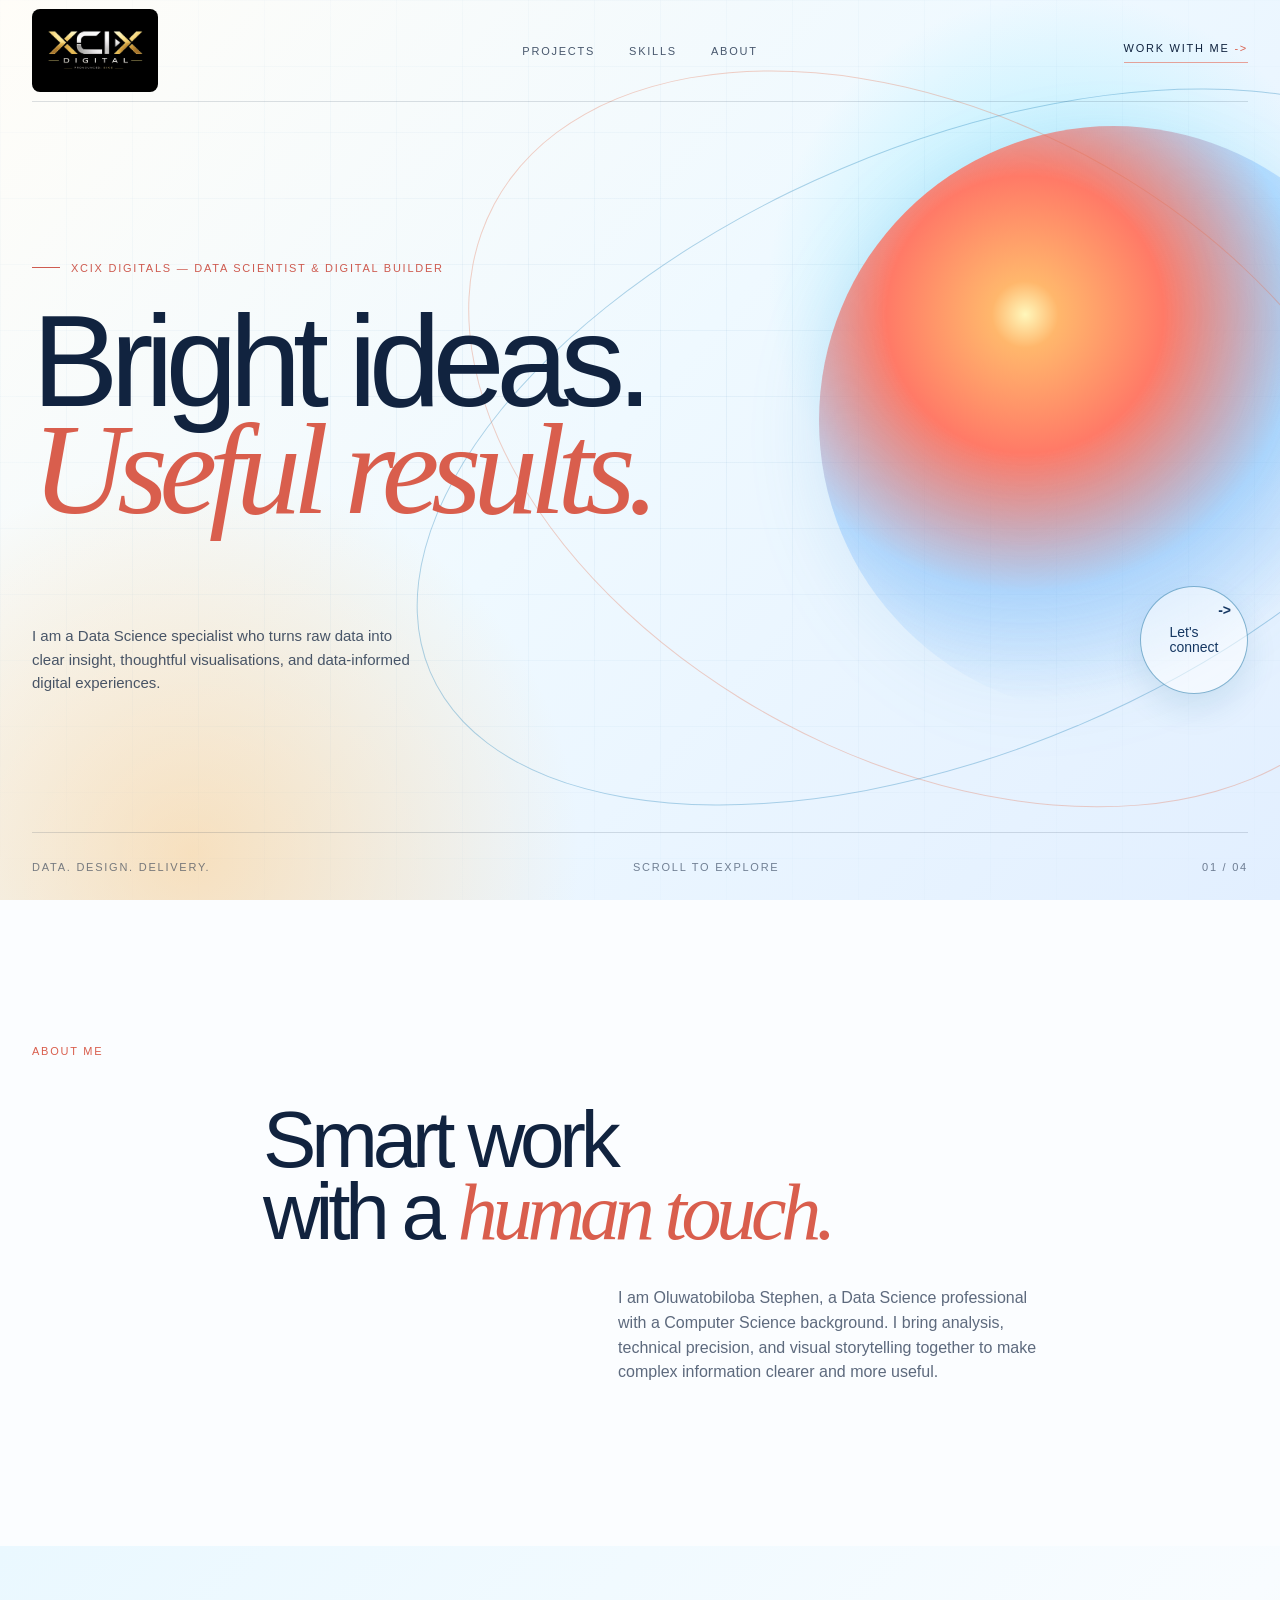
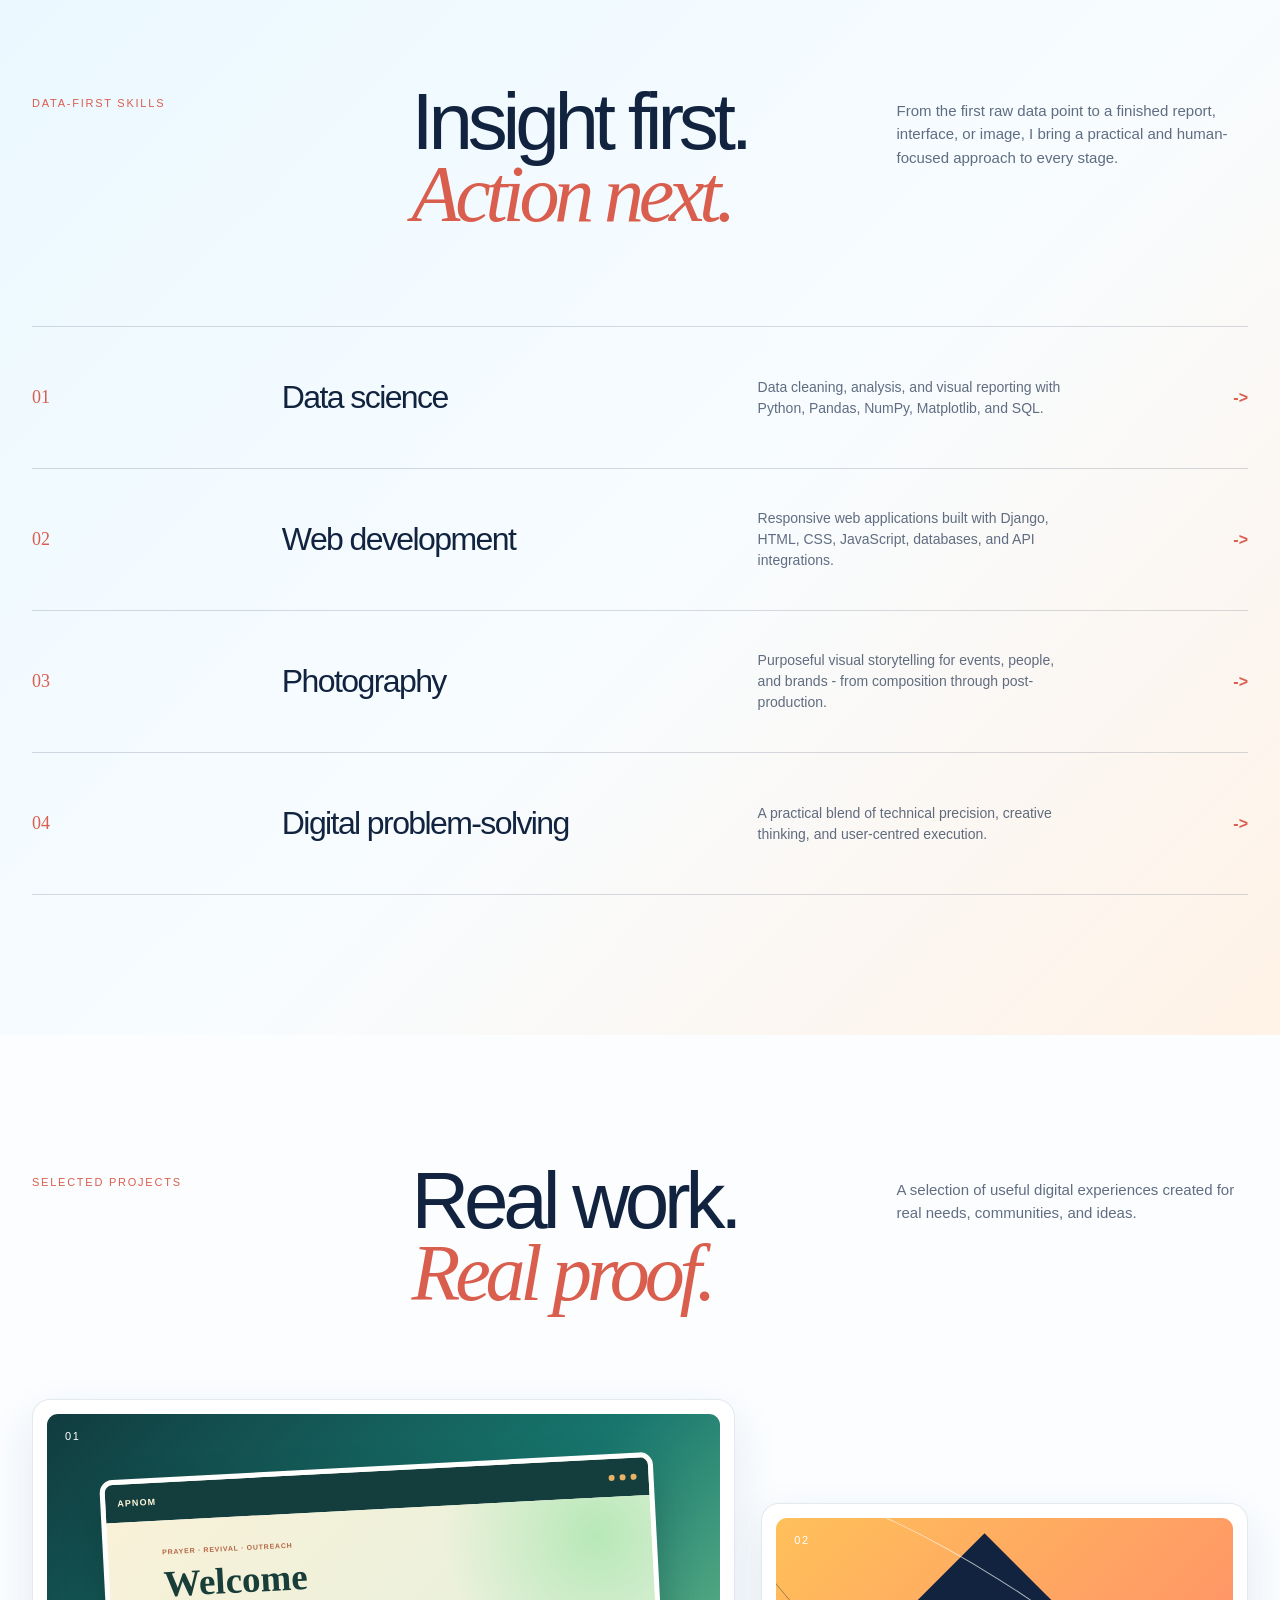
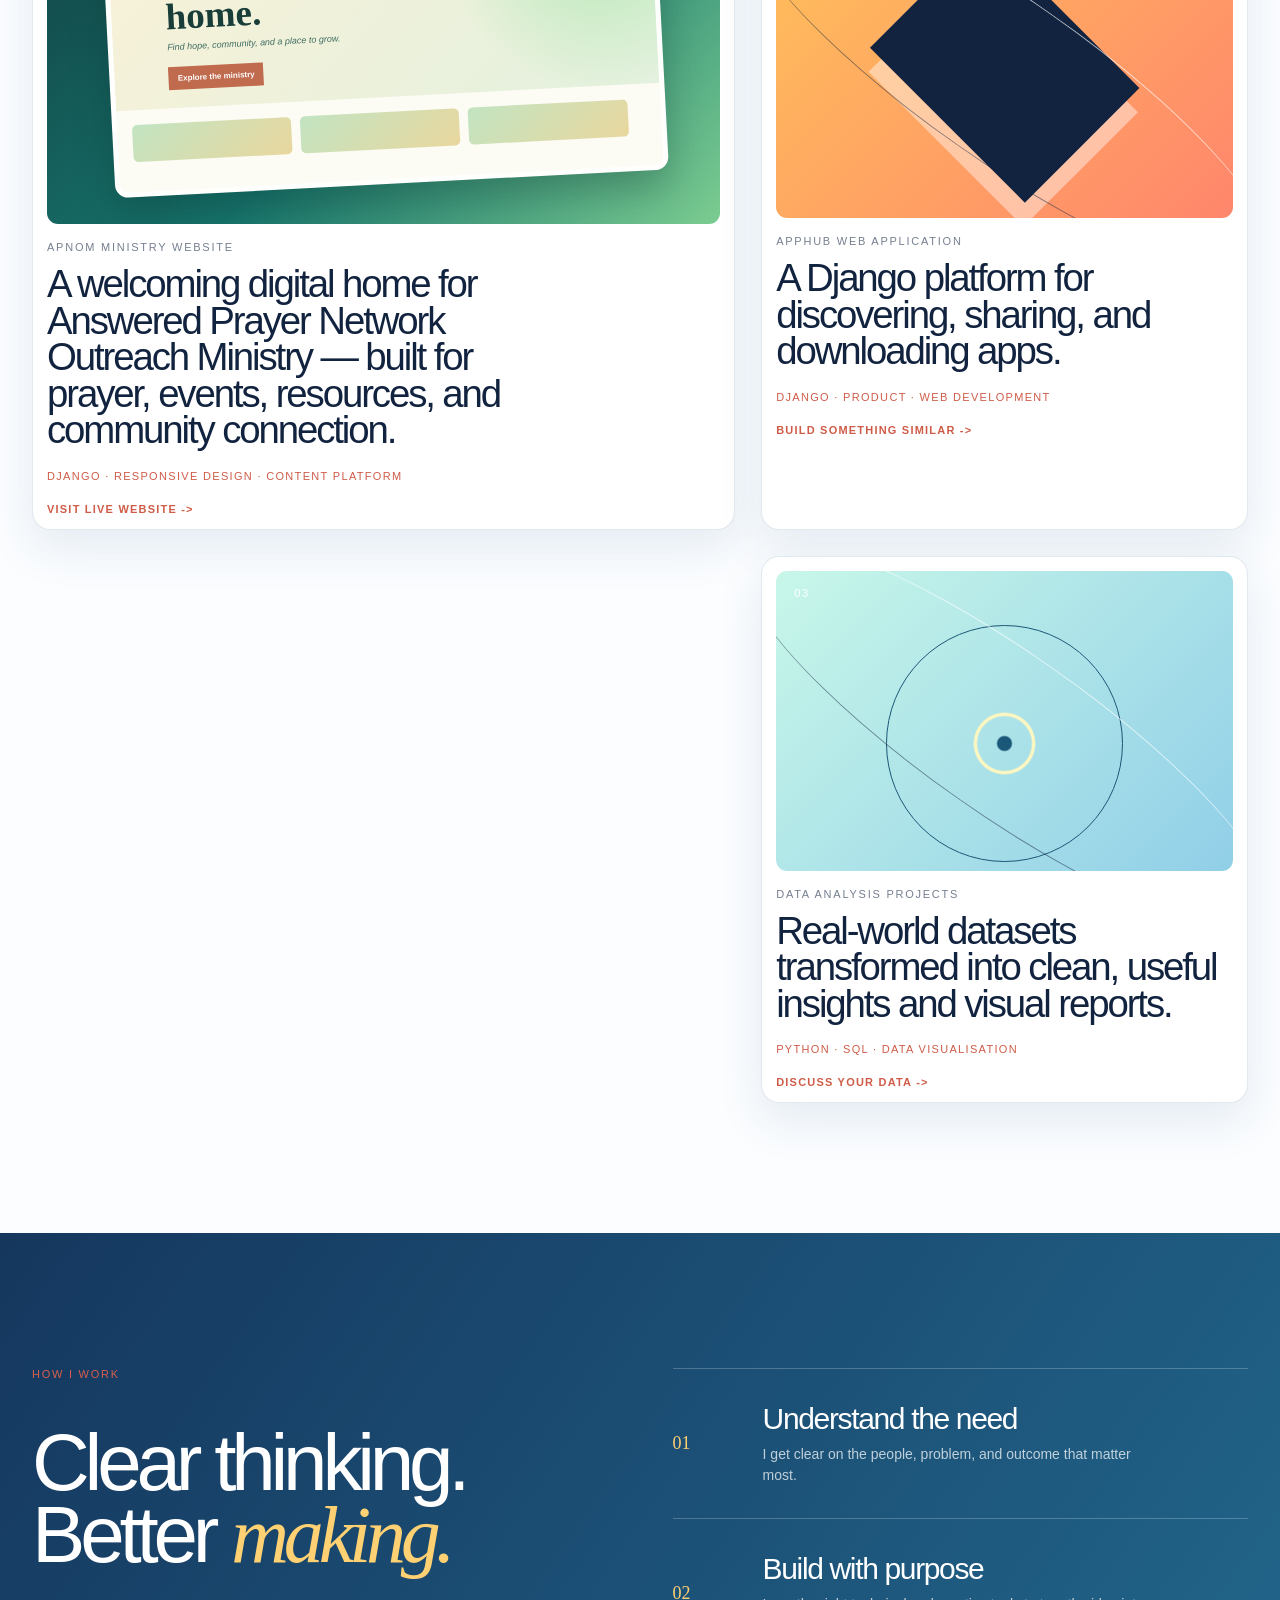
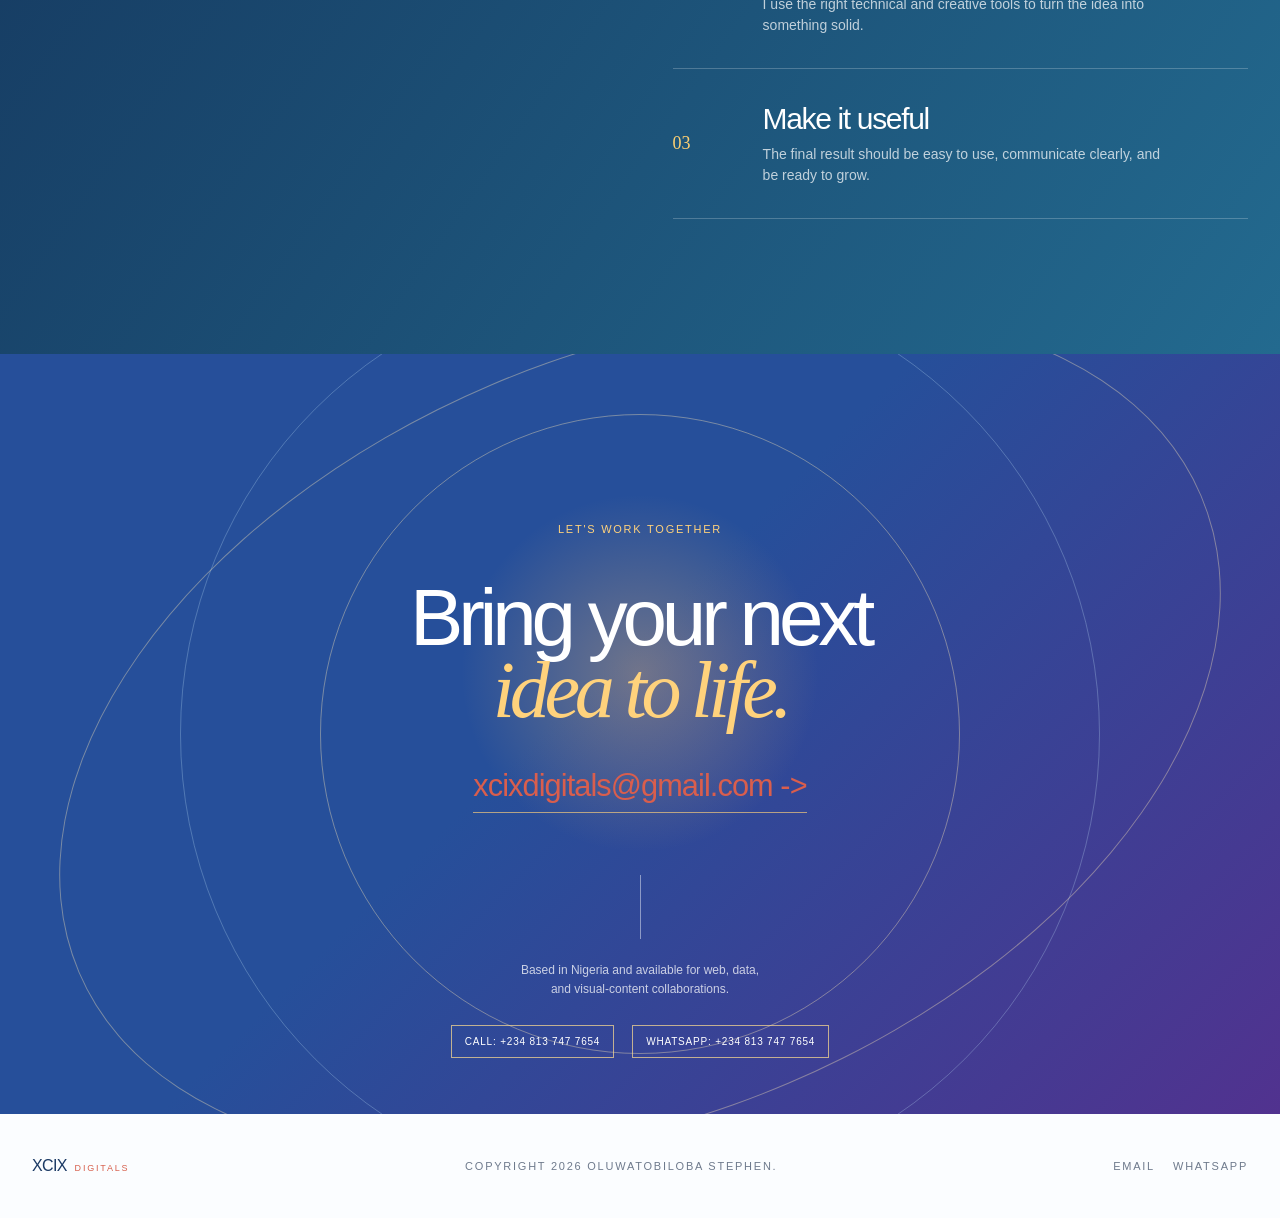
==== index.html @ 77ef71cd "Add XCIX Digitals search metadata" ====
<!doctype html>
<html lang="en">
  <head>
    <meta charset="utf-8" />
    <meta name="viewport" content="width=device-width, initial-scale=1" />
    <meta name="description" content="XCIX Digitals is Oluwatobiloba Stephen's portfolio for data science, web development, digital products, and visual storytelling in Nigeria and worldwide." />
    <meta name="keywords" content="XCIX Digitals, data science Nigeria, web development Nigeria, Django developer, data analyst, Oluwatobiloba Stephen" />
    <meta name="robots" content="index, follow" />
    <link rel="canonical" href="https://stephen-t-o.github.io/" />
    <title>XCIX Digitals | Data Science &amp; Web Development</title>
    <link rel="stylesheet" href="styles.css" />
    <script type="application/ld+json">
      {"@context":"https://schema.org","@type":"Organization","name":"XCIX Digitals","alternateName":"XCIX Digital","url":"https://stephen-t-o.github.io/","logo":"https://stephen-t-o.github.io/xcix-digital-logo.jpeg","founder":{"@type":"Person","name":"Oluwatobiloba Stephen"},"email":"xcixdigitals@gmail.com","telephone":"+2348137477654","areaServed":["Nigeria","Worldwide"],"description":"Data science, web development, digital products, and visual storytelling."}
    </script>
  </head>
  <body>
    <main>
      <section class="hero" id="top">
        <div class="grid"></div><div class="orb"></div><div class="orbit orbit-one"></div><div class="orbit orbit-two"></div>
        <header class="shell header">
          <a class="brand" href="#top"><img src="xcix-digital-logo.jpeg" alt="XCIX Digitals" /></a>
          <nav><a href="#projects">Projects</a><a href="#skills">Skills</a><a href="#about">About</a></nav>
          <a class="top-cta" href="#contact">Work with me <span>-&gt;</span></a>
        </header>
        <div class="shell hero-copy">
          <p class="eyebrow"><i></i> XCIX Digitals — Data scientist &amp; digital builder</p>
          <h1>Bright ideas.<br /><em>Useful results.</em></h1>
          <div class="hero-bottom"><p>I am a Data Science specialist who turns raw data into clear insight, thoughtful visualisations, and data-informed digital experiences.</p><a class="round" href="#contact">Let's<br />connect <b>-&gt;</b></a></div>
        </div>
        <div class="shell hero-foot"><span>Data. Design. Delivery.</span><span>Scroll to explore</span><span>01 / 04</span></div>
      </section>

      <section class="shell about" id="about">
        <p class="kicker">About me</p>
        <div class="about-copy"><h2>Smart work<br />with a <em>human touch.</em></h2><p>I am Oluwatobiloba Stephen, a Data Science professional with a Computer Science background. I bring analysis, technical precision, and visual storytelling together to make complex information clearer and more useful.</p></div>
      </section>

      <section class="skills" id="skills"><div class="shell">
        <div class="heading"><p class="kicker">Data-first skills</p><h2>Insight first.<br /><em>Action next.</em></h2><p>From the first raw data point to a finished report, interface, or image, I bring a practical and human-focused approach to every stage.</p></div>
        <div class="skill-list">
          <article><span>01</span><h3>Data science</h3><p>Data cleaning, analysis, and visual reporting with Python, Pandas, NumPy, Matplotlib, and SQL.</p><b>-&gt;</b></article>
          <article><span>02</span><h3>Web development</h3><p>Responsive web applications built with Django, HTML, CSS, JavaScript, databases, and API integrations.</p><b>-&gt;</b></article>
          <article><span>03</span><h3>Photography</h3><p>Purposeful visual storytelling for events, people, and brands - from composition through post-production.</p><b>-&gt;</b></article>
          <article><span>04</span><h3>Digital problem-solving</h3><p>A practical blend of technical precision, creative thinking, and user-centred execution.</p><b>-&gt;</b></article>
        </div>
      </div></section>

      <section class="shell projects" id="projects">
        <div class="heading"><p class="kicker">Selected projects</p><h2>Real work.<br /><em>Real proof.</em></h2><p>A selection of useful digital experiences created for real needs, communities, and ideas.</p></div>
        <div class="project-grid">
          <article class="project apnom"><div class="art"><span>01</span><div class="apnom-preview"><div class="preview-nav"><b>APNOM</b><i></i><i></i><i></i></div><div class="preview-hero"><small>Prayer · Revival · Outreach</small><strong>Welcome home.</strong><em>Find hope, community, and a place to grow.</em><u>Explore the ministry</u></div><div class="preview-cards"><i></i><i></i><i></i></div></div></div><p class="meta">APNOM ministry website</p><h3>A welcoming digital home for Answered Prayer Network Outreach Ministry — built for prayer, events, resources, and community connection.</h3><small>Django · Responsive design · Content platform</small><a class="project-link" href="https://www.answeredprayernetwork.org" target="_blank" rel="noreferrer">Visit live website <b>-&gt;</b></a></article>
          <article class="project gold"><div class="art"><span>02</span><i></i><b></b></div><p class="meta">AppHub web application</p><h3>A Django platform for discovering, sharing, and downloading apps.</h3><small>Django · Product · Web development</small><a class="project-link" href="#contact">Build something similar <b>-&gt;</b></a></article>
          <article class="project light"><div class="art"><span>03</span><i></i><b></b></div><p class="meta">Data analysis projects</p><h3>Real-world datasets transformed into clean, useful insights and visual reports.</h3><small>Python · SQL · Data visualisation</small><a class="project-link" href="#contact">Discuss your data <b>-&gt;</b></a></article>
        </div>
      </section>

      <section class="process"><div class="shell process-wrap"><div><p class="kicker">How I work</p><h2>Clear thinking.<br />Better <em>making.</em></h2></div><ol><li><span>01</span><div><h3>Understand the need</h3><p>I get clear on the people, problem, and outcome that matter most.</p></div></li><li><span>02</span><div><h3>Build with purpose</h3><p>I use the right technical and creative tools to turn the idea into something solid.</p></div></li><li><span>03</span><div><h3>Make it useful</h3><p>The final result should be easy to use, communicate clearly, and be ready to grow.</p></div></li></ol></div></section>

      <section class="contact" id="contact"><div class="rings"><i></i><i></i><i></i></div><div class="shell contact-inner"><p class="kicker">Let's work together</p><h2>Bring your next<br /><em>idea to life.</em></h2><a class="email" href="mailto:xcixdigitals@gmail.com">xcixdigitals@gmail.com -&gt;</a><div class="line"></div><p>Based in Nigeria and available for web, data,<br />and visual-content collaborations.</p><div class="buttons"><a href="tel:+2348137477654">Call: +234 813 747 7654</a><a href="https://wa.me/2348137477654">WhatsApp: +234 813 747 7654</a></div></div></section>
    </main>
    <footer class="shell footer"><a href="#top">XCIX <span>DIGITALS</span></a><p>Copyright 2026 Oluwatobiloba Stephen.</p><div><a href="mailto:xcixdigitals@gmail.com">Email</a><a href="https://wa.me/2348137477654">WhatsApp</a></div></footer>
  </body>
</html>
---- styles.css ----
:root{--ink:#11233f;--paper:#fbfdff;--blue:#236a8f;--coral:#d95e4d;--gold:#e77a3e;--line:rgba(17,35,63,.14)}*{box-sizing:border-box}html{scroll-behavior:smooth;background:var(--paper)}body{margin:0;background:var(--paper);color:var(--ink);font-family:Arial,Helvetica,sans-serif}a{color:inherit;text-decoration:none}.shell{width:min(100% - 64px,1320px);margin:0 auto}h1,h2,h3,p{margin-top:0}h1,h2{font-weight:400;letter-spacing:-.065em}em{font-family:Georgia,'Times New Roman',serif;color:var(--coral);font-weight:400}.hero{min-height:100svh;position:relative;overflow:hidden;display:flex;flex-direction:column;isolation:isolate;background:radial-gradient(circle at 83% 32%,rgba(116,229,255,.62),transparent 24%),radial-gradient(circle at 15% 95%,rgba(255,196,120,.48),transparent 28%),linear-gradient(132deg,#fffdf8 0%,#eff9ff 48%,#e2efff 100%)}.grid{position:absolute;inset:0;z-index:-4;opacity:.62;background-image:linear-gradient(rgba(30,108,170,.11) 1px,transparent 1px),linear-gradient(90deg,rgba(30,108,170,.11) 1px,transparent 1px);background-size:66px 66px;mask-image:radial-gradient(ellipse 100% 80% at 52% 45%,#000,transparent 86%)}.orb{position:absolute;z-index:-3;width:min(46vw,700px);aspect-ratio:1;border-radius:50%;right:-10%;top:14%;background:radial-gradient(circle at 35% 32%,#fff7bb 0,#ffb76c 6%,#ff7a67 25%,rgba(113,181,255,.38) 50%,transparent 70%);filter:drop-shadow(0 24px 35px rgba(44,148,209,.24))}.orbit{position:absolute;z-index:-2;border:1px solid rgba(38,133,186,.35);border-radius:50%}.orbit-one{width:min(90vw,1350px);aspect-ratio:1.9;top:16%;right:-20%;transform:rotate(-23deg)}.orbit-two{width:min(78vw,1150px);aspect-ratio:1.55;top:13%;right:-12%;transform:rotate(28deg);border-color:rgba(228,109,77,.32)}.header{height:102px;display:grid;grid-template-columns:1fr auto 1fr;align-items:center;gap:28px;border-bottom:1px solid var(--line)}.brand{width:126px}.brand img{display:block;width:100%;border-radius:8px}nav{display:flex;gap:34px}nav a{color:rgba(17,35,63,.76);font-size:11px;text-transform:uppercase;letter-spacing:.16em}.top-cta{justify-self:end;border-bottom:1px solid rgba(230,96,74,.56);padding:4px 0 8px;font-size:11px;text-transform:uppercase;letter-spacing:.16em}.top-cta span,.email{color:var(--coral)}.hero-copy{display:flex;flex:1;flex-direction:column;justify-content:center;padding:62px 0 40px}.eyebrow{margin:0 0 34px;color:#ce5b50;font-size:11px;text-transform:uppercase;letter-spacing:.16em;display:flex;gap:11px;align-items:center}.eyebrow i{width:28px;height:1px;background:#ce5b50}h1{font-size:clamp(68px,10.15vw,156px);line-height:.82;margin:0}.hero-bottom{margin-top:64px;display:flex;align-items:end;justify-content:space-between;gap:30px}.hero-bottom p{max-width:390px;margin:0;color:rgba(17,35,63,.76);font-size:15px;line-height:1.55}.round{width:108px;height:108px;border:1px solid rgba(25,113,165,.52);background:rgba(255,255,255,.56);box-shadow:0 15px 30px rgba(39,115,164,.13);border-radius:50%;display:grid;place-content:center;position:relative;color:#153762;font-size:14px;line-height:1.08}.round b{position:absolute;right:16px;top:16px}.hero-foot{height:68px;border-top:1px solid var(--line);display:flex;align-items:center;justify-content:space-between;color:rgba(17,35,63,.56);font-size:11px;text-transform:uppercase;letter-spacing:.16em}.about{min-height:630px;padding:145px 0}.kicker{color:var(--coral);margin-bottom:47px;font-size:11px;text-transform:uppercase;letter-spacing:.16em}.about-copy{max-width:790px;margin-left:19%}.about h2,.heading h2,.process h2,.contact h2{font-size:clamp(48px,6.25vw,90px);line-height:.9;margin-bottom:38px}.about-copy p{max-width:435px;margin-left:auto;color:rgba(17,35,63,.68);font-size:16px;line-height:1.55}.skills{background:linear-gradient(135deg,#eaf8ff,#f8fcff 55%,#fff2e6);padding:140px 0}.heading{display:grid;grid-template-columns:1fr 1.3fr 1fr;gap:28px;align-items:start}.heading .kicker{margin:11px 0 0}.heading h2{margin:0}.heading>p:last-child{font-size:15px;line-height:1.55;color:rgba(17,35,63,.66);margin:13px 0 0}.skill-list{margin-top:96px;border-top:1px solid rgba(17,35,63,.16)}.skill-list article{display:grid;grid-template-columns:1fr 2fr 2fr auto;gap:24px;align-items:center;min-height:142px;border-bottom:1px solid rgba(17,35,63,.16)}.skill-list span,.skill-list b{color:var(--coral)}.skill-list span{font:18px Georgia,serif}.skill-list h3{margin:0;font-size:clamp(25px,2.5vw,38px);font-weight:400;letter-spacing:-.05em}.skill-list p{margin:0;max-width:310px;color:rgba(17,35,63,.66);font-size:14px;line-height:1.5}.projects{padding:130px 0}.project-grid{display:grid;grid-template-columns:1.3fr .9fr;gap:26px;margin-top:90px}.project{background:#fff;border:1px solid rgba(36,89,135,.13);border-radius:18px;padding:14px;box-shadow:0 18px 46px rgba(26,78,126,.1)}.project:nth-child(2){margin-top:104px}.project:nth-child(3){grid-column:2}.art{height:300px;position:relative;overflow:hidden;border-radius:11px;background:linear-gradient(135deg,#214c87,#3e90c8)}.project.apnom .art{height:410px;padding:22px;background:linear-gradient(135deg,#113c3f,#17766e 54%,#7bcc91)}.project.gold .art{background:linear-gradient(135deg,#ffc05a,#ff866c)}.project.light .art{background:linear-gradient(135deg,#c8f7e9,#91cfe8)}.art>span{position:absolute;z-index:3;top:16px;left:18px;color:#fff;font-size:11px;letter-spacing:.15em}.art>i{position:absolute;width:48%;aspect-ratio:1.35;left:26%;top:23%;background:#11233f;border:0;transform:rotate(45deg);box-shadow:16px 18px 0 rgba(255,255,255,.42)}.art>b{position:absolute;width:140%;height:54%;top:27%;left:-20%;border-top:1px solid rgba(255,255,255,.68);border-bottom:1px solid rgba(17,35,63,.48);border-radius:50%;transform:rotate(35deg)}.light .art i{width:52%;aspect-ratio:1;left:24%;top:18%;border:1px solid #1c5776;border-radius:50%;background:radial-gradient(circle,#1b5778 0 4%,transparent 5% 16%,#fff7c0 17% 18%,transparent 19%);box-shadow:none;transform:none}.meta{margin:17px 0 13px;color:rgba(17,35,63,.58);font-size:11px;text-transform:uppercase;letter-spacing:.16em}.project h3{max-width:500px;margin:0 0 17px;font-size:clamp(25px,3vw,42px);line-height:.95;font-weight:400;letter-spacing:-.055em}.project small{font-size:11px;text-transform:uppercase;letter-spacing:.12em;color:#cf5c48}.project-link{display:block;margin-top:19px;color:#cf5c48;font-size:11px;font-weight:700;text-transform:uppercase;letter-spacing:.11em}.apnom-preview{width:88%;height:87%;margin:30px auto 0;overflow:hidden;border:5px solid rgba(255,255,255,.9);border-radius:13px;background:#fcfbf4;box-shadow:0 18px 38px rgba(7,36,34,.28);transform:rotate(-3deg)}.preview-nav{height:38px;display:flex;align-items:center;gap:5px;padding:0 12px;background:#133e3d;color:#fff7da;font-size:9px;letter-spacing:.12em}.preview-nav b{margin-right:auto}.preview-nav i{width:6px;height:6px;border-radius:50%;background:#e9b366}.preview-hero{display:flex;flex-direction:column;min-height:178px;padding:28px 10% 18px;background:radial-gradient(circle at 90% 20%,#b7e8b8,transparent 30%),linear-gradient(135deg,#f9f1d8,#e3f1de);color:#193d38}.preview-hero small{color:#b56746;font-size:7px;font-weight:700;text-transform:uppercase;letter-spacing:.11em}.preview-hero strong{max-width:220px;margin:12px 0 7px;font-family:Georgia,serif;font-size:clamp(22px,3vw,37px);line-height:.9}.preview-hero em{max-width:200px;color:#3e6d62;font-family:Arial,sans-serif;font-size:9px;line-height:1.45}.preview-hero u{width:fit-content;margin-top:13px;padding:7px 9px;background:#c06a4e;color:#fff;text-decoration:none;font-size:8px;font-weight:bold}.preview-cards{display:flex;gap:9px;padding:15px}.preview-cards i{width:31%;height:37px;border-radius:5px;background:linear-gradient(140deg,#c2e4c2,#e9d79e)}.process{padding:135px 0;background:linear-gradient(125deg,#15375e,#236a8f);color:#fff}.process-wrap{display:grid;grid-template-columns:.95fr 1.05fr;gap:120px}.process h2 em,.process li>span{color:#ffd172}.process ol{list-style:none;padding:0;margin:0;border-top:1px solid rgba(255,255,255,.22)}.process li{min-height:150px;display:grid;grid-template-columns:90px 1fr;align-items:center;border-bottom:1px solid rgba(255,255,255,.22)}.process li>span{font:18px Georgia,serif}.process h3{margin:0 0 8px;font-size:30px;font-weight:400;letter-spacing:-.045em}.process li p{margin:0;max-width:400px;color:rgba(255,255,255,.72);font-size:14px;line-height:1.5}.contact{position:relative;min-height:760px;display:grid;place-items:center;text-align:center;overflow:hidden;color:#fff;background:radial-gradient(circle at 50% 42%,rgba(255,190,109,.34),transparent 23%),linear-gradient(135deg,#264f9a,#264f9a 45%,#51328f)}.rings i{position:absolute;left:50%;top:50%;border:1px solid rgba(255,234,181,.38);border-radius:50%;transform:translate(-50%,-50%)}.rings i:nth-child(1){width:640px;height:640px}.rings i:nth-child(2){width:920px;height:920px;border-color:rgba(203,240,255,.26)}.rings i:nth-child(3){width:1220px;height:760px;transform:translate(-50%,-50%) rotate(-23deg)}.contact-inner{position:relative}.contact .kicker,.contact h2 em{color:#ffd27c}.contact h2{margin-bottom:42px}.email{display:inline-block;font-size:clamp(18px,2.4vw,31px);letter-spacing:-.03em;border-bottom:1px solid rgba(255,210,124,.65);padding-bottom:8px}.line{width:1px;height:64px;background:rgba(255,255,255,.45);margin:62px auto 22px}.contact-inner>p:last-of-type{color:rgba(255,255,255,.74);font-size:12px;line-height:1.55}.buttons{display:flex;justify-content:center;flex-wrap:wrap;gap:18px;margin-top:26px}.buttons a{border:1px solid rgba(255,222,144,.7);padding:10px 13px;font-size:10px;text-transform:uppercase;letter-spacing:.08em}.footer{height:104px;display:flex;justify-content:space-between;align-items:center;color:rgba(17,35,63,.6);font-size:11px;text-transform:uppercase;letter-spacing:.16em}.footer>a{color:#1a3964;font-size:16px;letter-spacing:-.04em}.footer>a span{color:#d7604d;font-size:9px;letter-spacing:.2em;margin-left:4px}.footer p{margin:0}.footer div{display:flex;gap:18px}@media(max-width:760px){.shell{width:min(100% - 40px,1320px)}.header{height:82px;grid-template-columns:1fr auto}.brand{width:105px}nav{display:none}.top-cta{font-size:9px}.hero{min-height:740px}.hero-copy{padding-top:80px}.hero-bottom{margin-top:50px;align-items:center}.round{width:90px;height:90px}.hero-foot{height:55px;font-size:9px}.hero-foot span:nth-child(2){display:none}.orb{width:540px;right:-65%;top:24%}.orbit-one{top:22%;right:-58%;width:900px}.orbit-two{top:19%;right:-60%;width:800px}.about{min-height:570px;padding:100px 0}.about-copy{margin-left:0}.about-copy p{margin-left:0}.heading,.process-wrap{display:block}.heading .kicker{margin:0 0 38px}.heading>p:last-child{max-width:360px;margin-top:25px}.skills,.projects{padding:100px 0}.skill-list{margin-top:65px}.skill-list article{min-height:174px;grid-template-columns:44px 1fr auto;gap:14px;padding:20px 0}.skill-list p{grid-column:2/-1}.project-grid{grid-template-columns:1fr;gap:48px;margin-top:60px}.project:nth-child(2){margin-top:0}.project:nth-child(3){grid-column:auto}.art,.project.apnom .art{height:290px}.project{padding:11px}.apnom-preview{width:92%;margin-top:23px}.preview-hero{min-height:138px;padding-top:20px}.preview-hero strong{font-size:27px}.process{padding:96px 0}.process ol{margin-top:55px}.process li{grid-template-columns:56px 1fr;min-height:145px}.contact{min-height:640px}.rings i:nth-child(1){width:440px;height:440px}.rings i:nth-child(2){width:620px;height:620px}.rings i:nth-child(3){width:770px;height:540px}.footer{height:auto;padding:33px 0;flex-wrap:wrap;gap:19px;font-size:9px}.footer p{order:3;width:100%}}
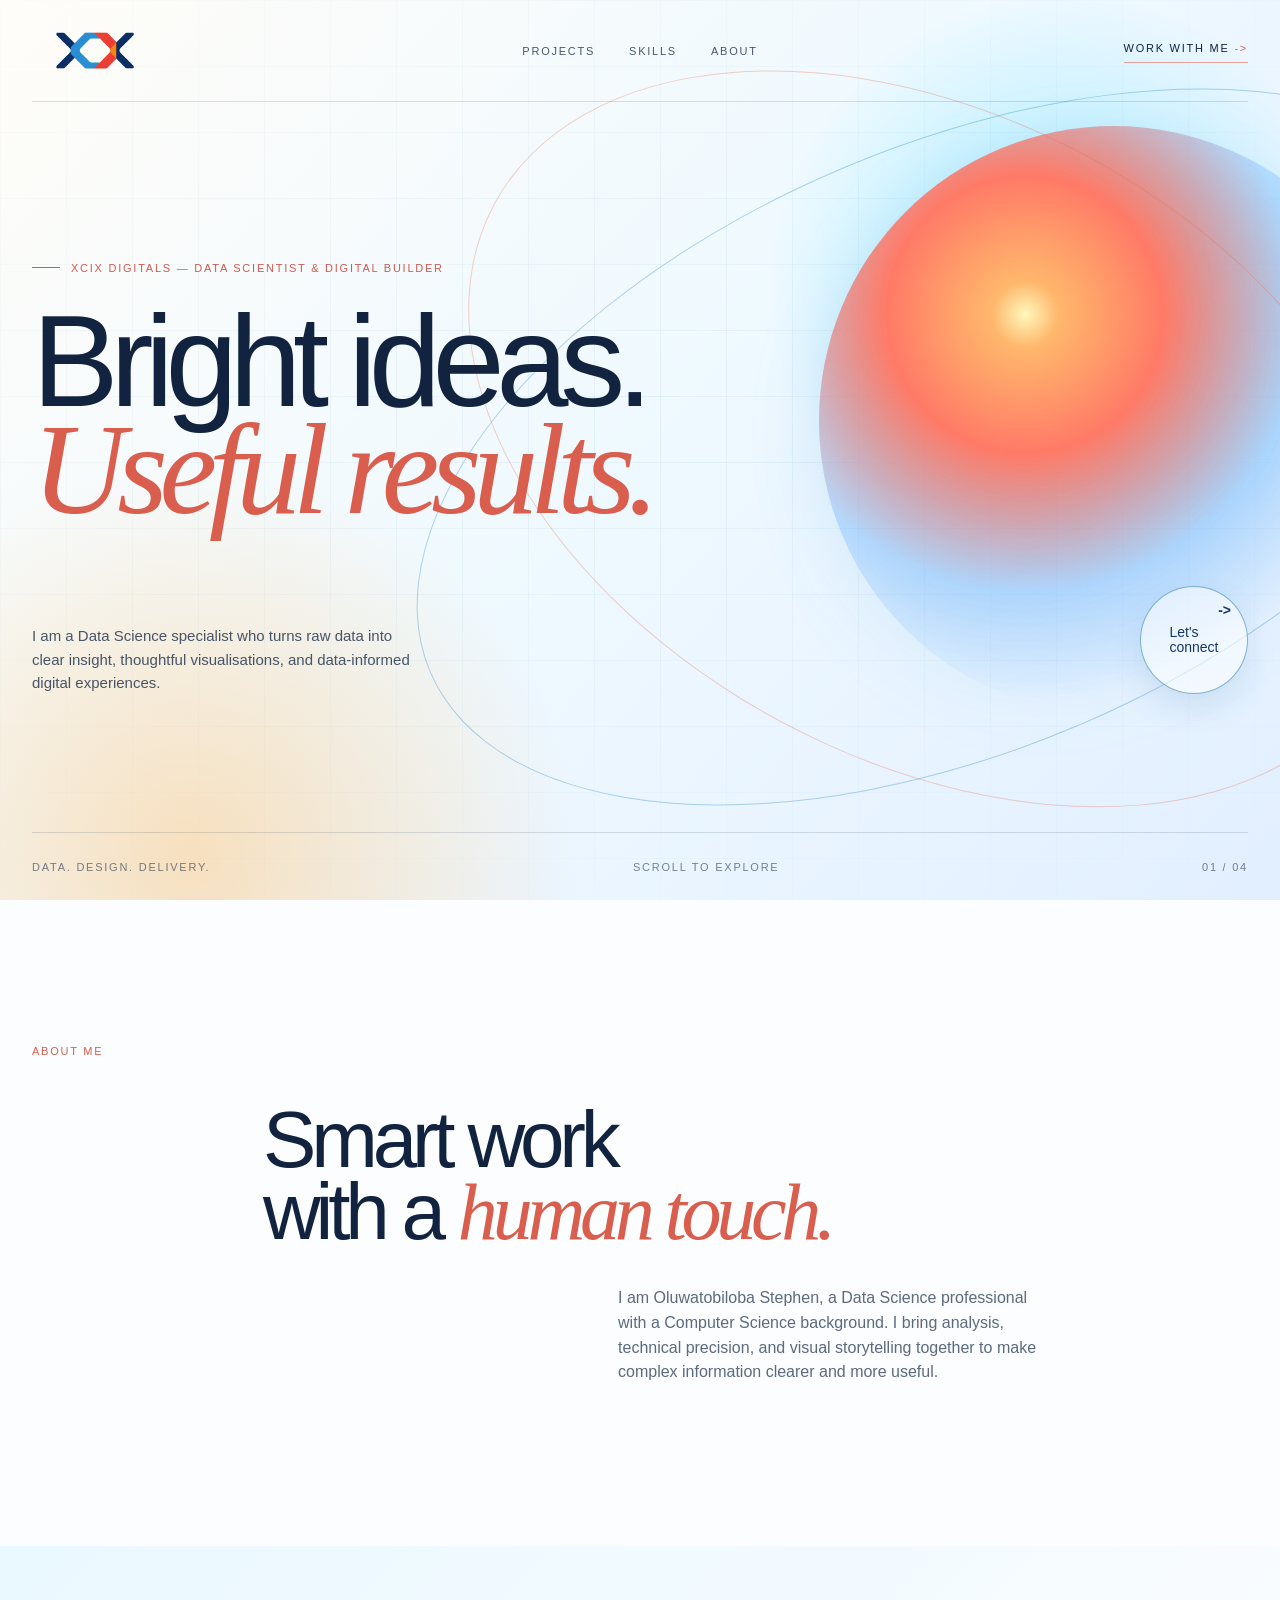
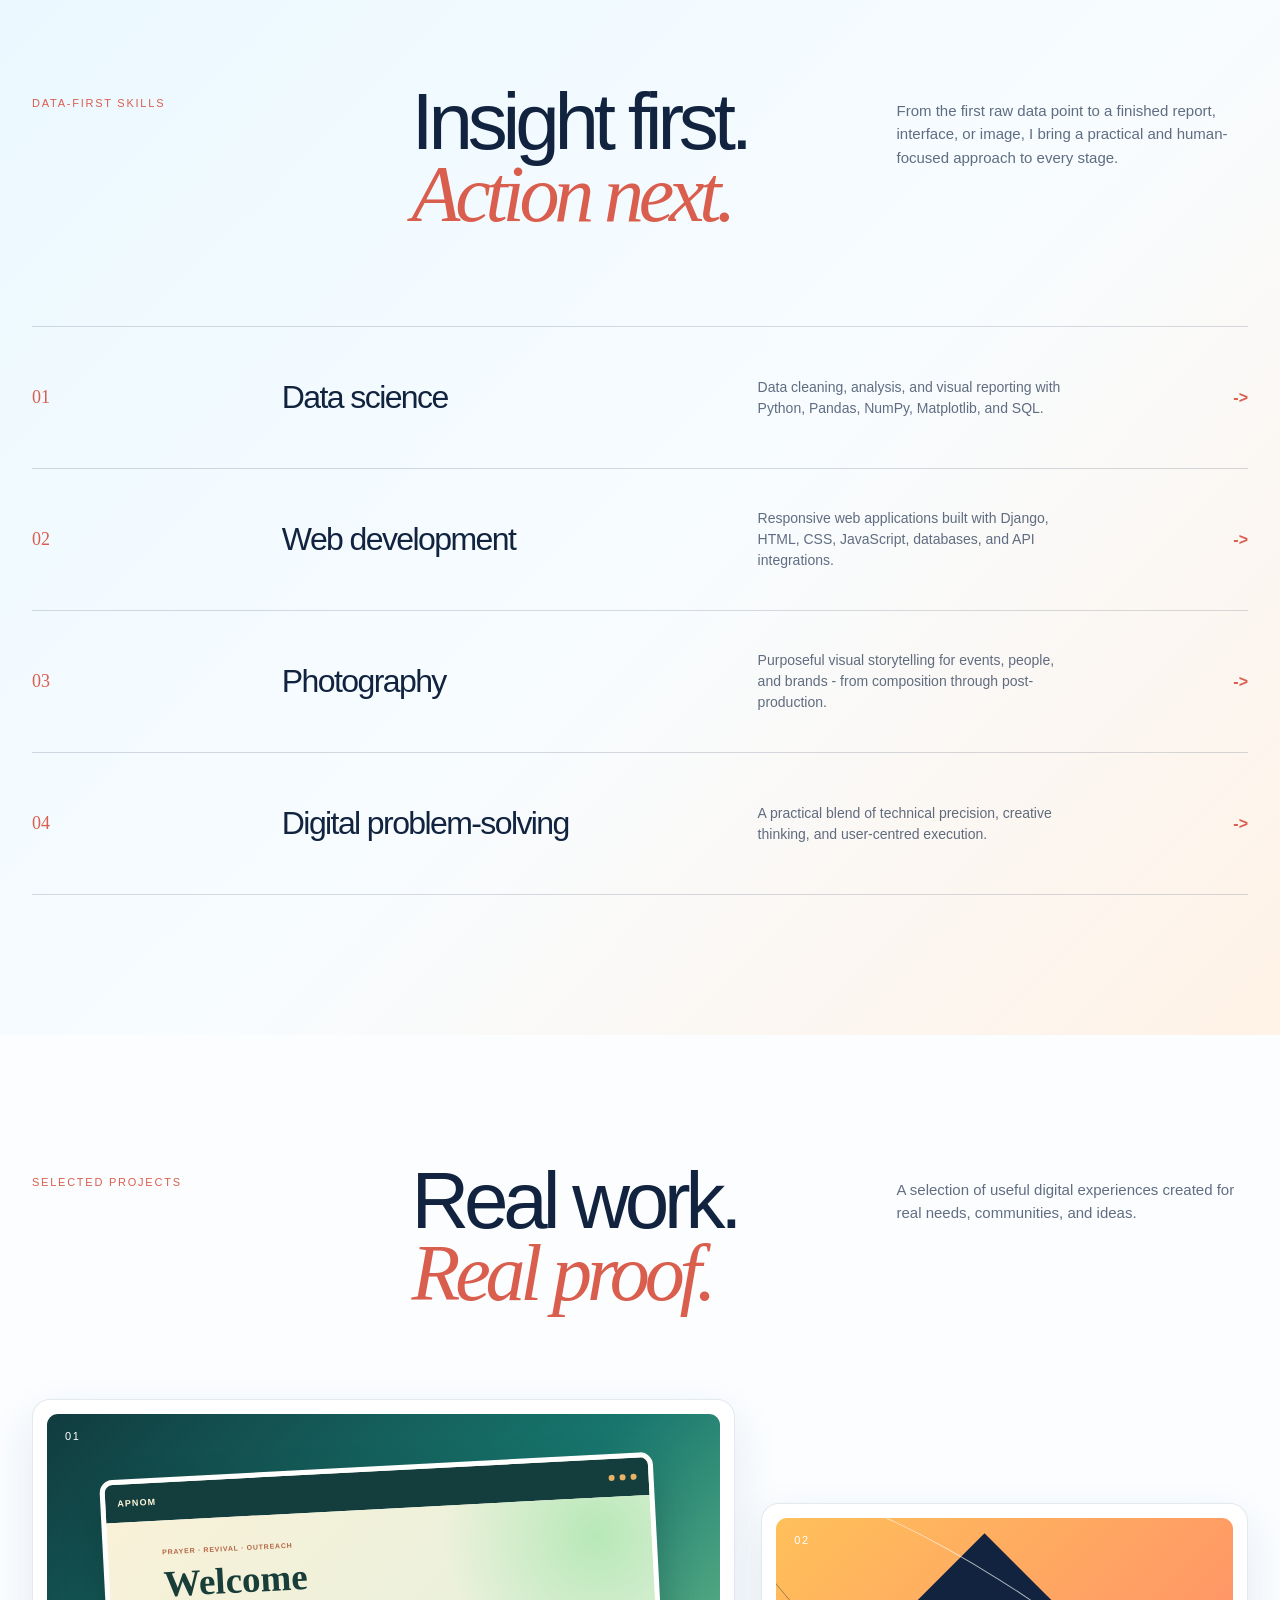
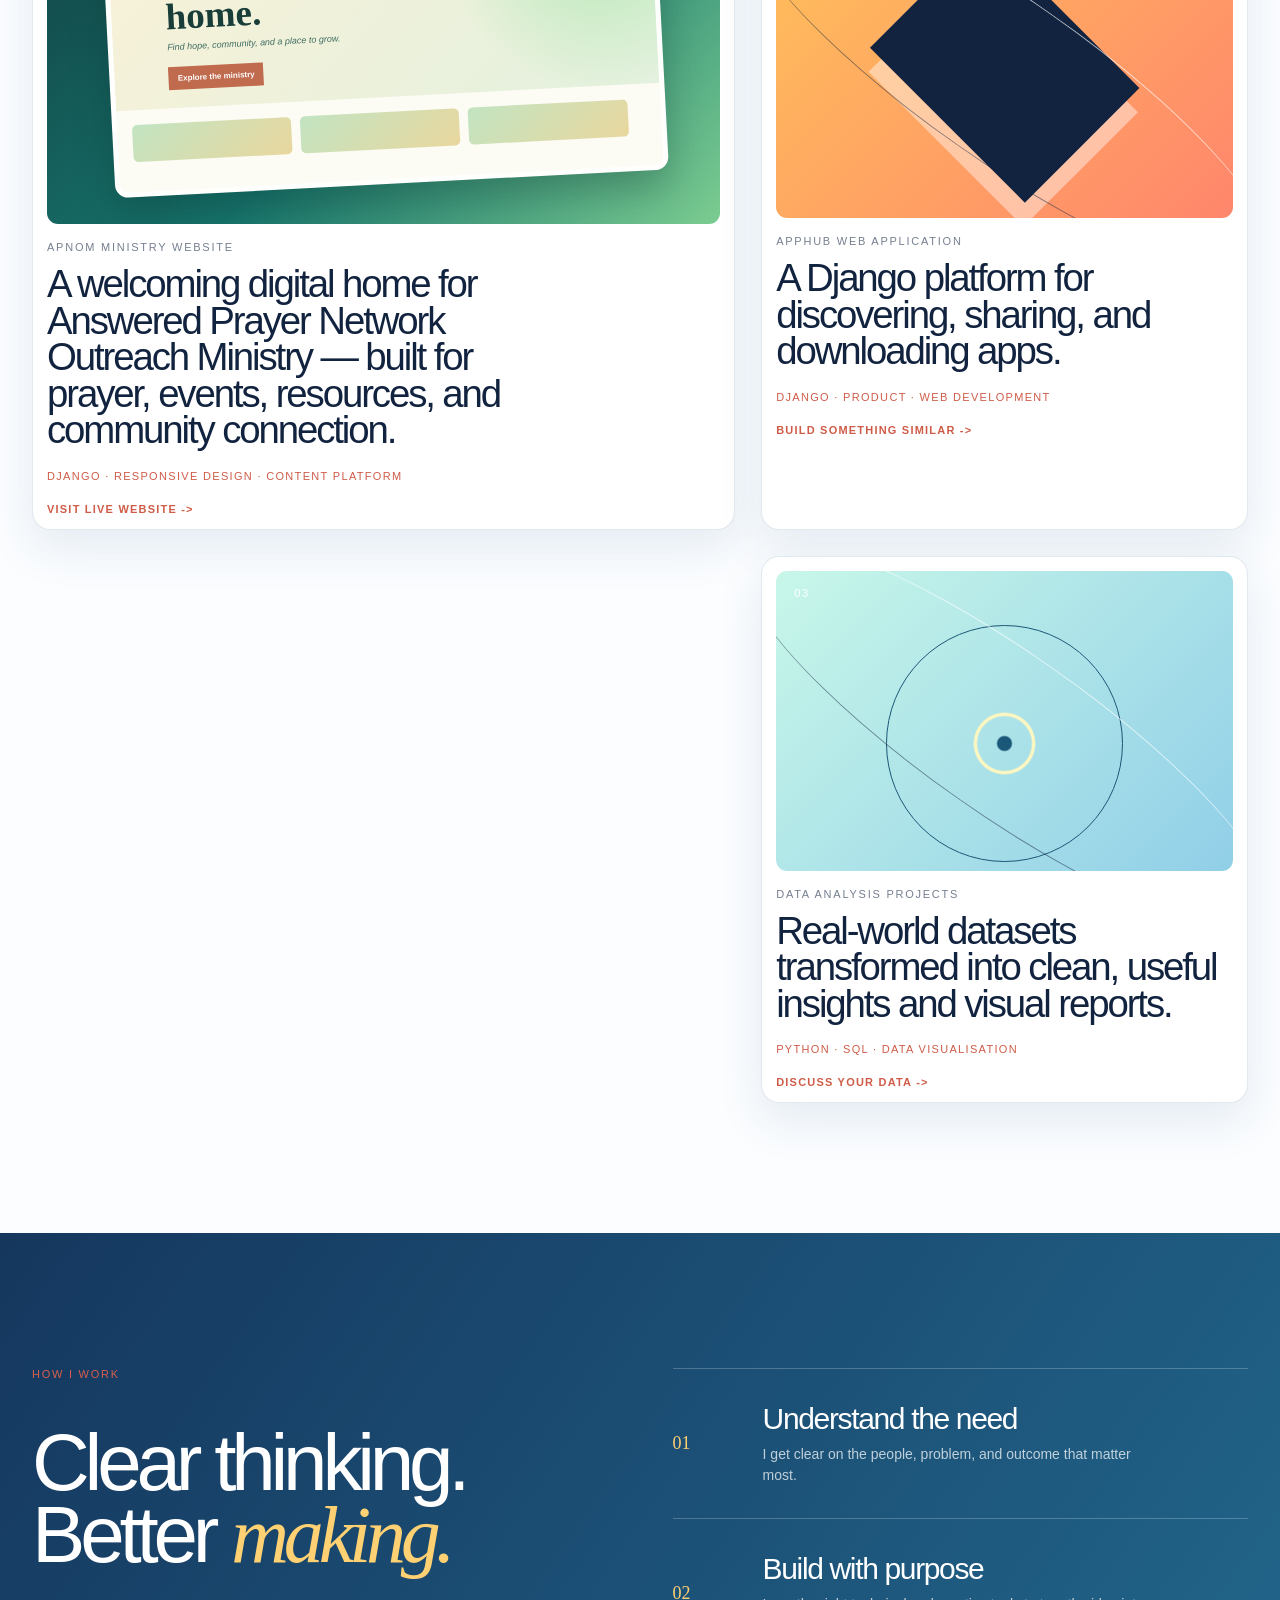
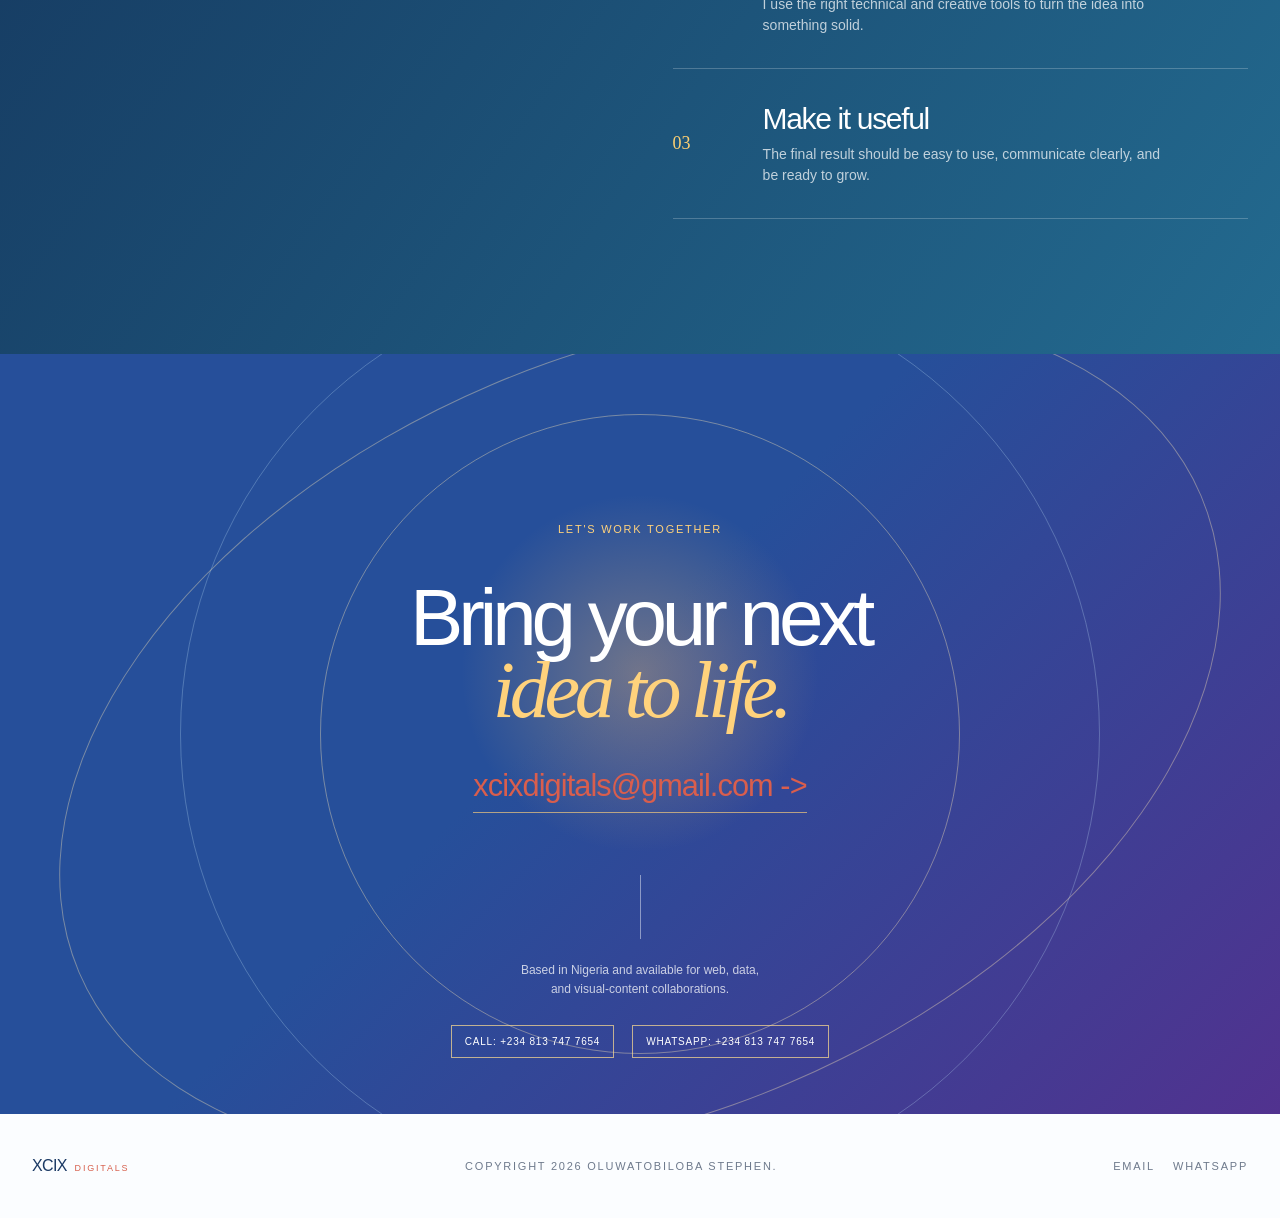
==== commit 9956e90f: "Use new XCIX Digitals logo on portfolio" ====
--- a/index.html
+++ b/index.html
@@ -6,11 +6,12 @@
     <meta name="description" content="XCIX Digitals is Oluwatobiloba Stephen's portfolio for data science, web development, digital products, and visual storytelling in Nigeria and worldwide." />
     <meta name="keywords" content="XCIX Digitals, data science Nigeria, web development Nigeria, Django developer, data analyst, Oluwatobiloba Stephen" />
     <meta name="robots" content="index, follow" />
+    <meta name="google-site-verification" content="47NoAa1sku-u-4Npl8SSdw_2eQ0YzAXNvpUlF9eqxQE" />
     <link rel="canonical" href="https://stephen-t-o.github.io/" />
     <title>XCIX Digitals | Data Science &amp; Web Development</title>
     <link rel="stylesheet" href="styles.css" />
     <script type="application/ld+json">
-      {"@context":"https://schema.org","@type":"Organization","name":"XCIX Digitals","alternateName":"XCIX Digital","url":"https://stephen-t-o.github.io/","logo":"https://stephen-t-o.github.io/xcix-digital-logo.jpeg","founder":{"@type":"Person","name":"Oluwatobiloba Stephen"},"email":"xcixdigitals@gmail.com","telephone":"+2348137477654","areaServed":["Nigeria","Worldwide"],"description":"Data science, web development, digital products, and visual storytelling."}
+      {"@context":"https://schema.org","@type":"Organization","name":"XCIX Digitals","alternateName":"XCIX Digital","url":"https://stephen-t-o.github.io/","logo":"https://stephen-t-o.github.io/xcix-logo-v2.png","founder":{"@type":"Person","name":"Oluwatobiloba Stephen"},"email":"xcixdigitals@gmail.com","telephone":"+2348137477654","areaServed":["Nigeria","Worldwide"],"description":"Data science, web development, digital products, and visual storytelling."}
     </script>
   </head>
   <body>
@@ -18,7 +19,7 @@
       <section class="hero" id="top">
         <div class="grid"></div><div class="orb"></div><div class="orbit orbit-one"></div><div class="orbit orbit-two"></div>
         <header class="shell header">
-          <a class="brand" href="#top"><img src="xcix-digital-logo.jpeg" alt="XCIX Digitals" /></a>
+          <a class="brand" href="#top"><img src="xcix-logo-v2.png" alt="XCIX Digitals" /></a>
           <nav><a href="#projects">Projects</a><a href="#skills">Skills</a><a href="#about">About</a></nav>
           <a class="top-cta" href="#contact">Work with me <span>-&gt;</span></a>
         </header>
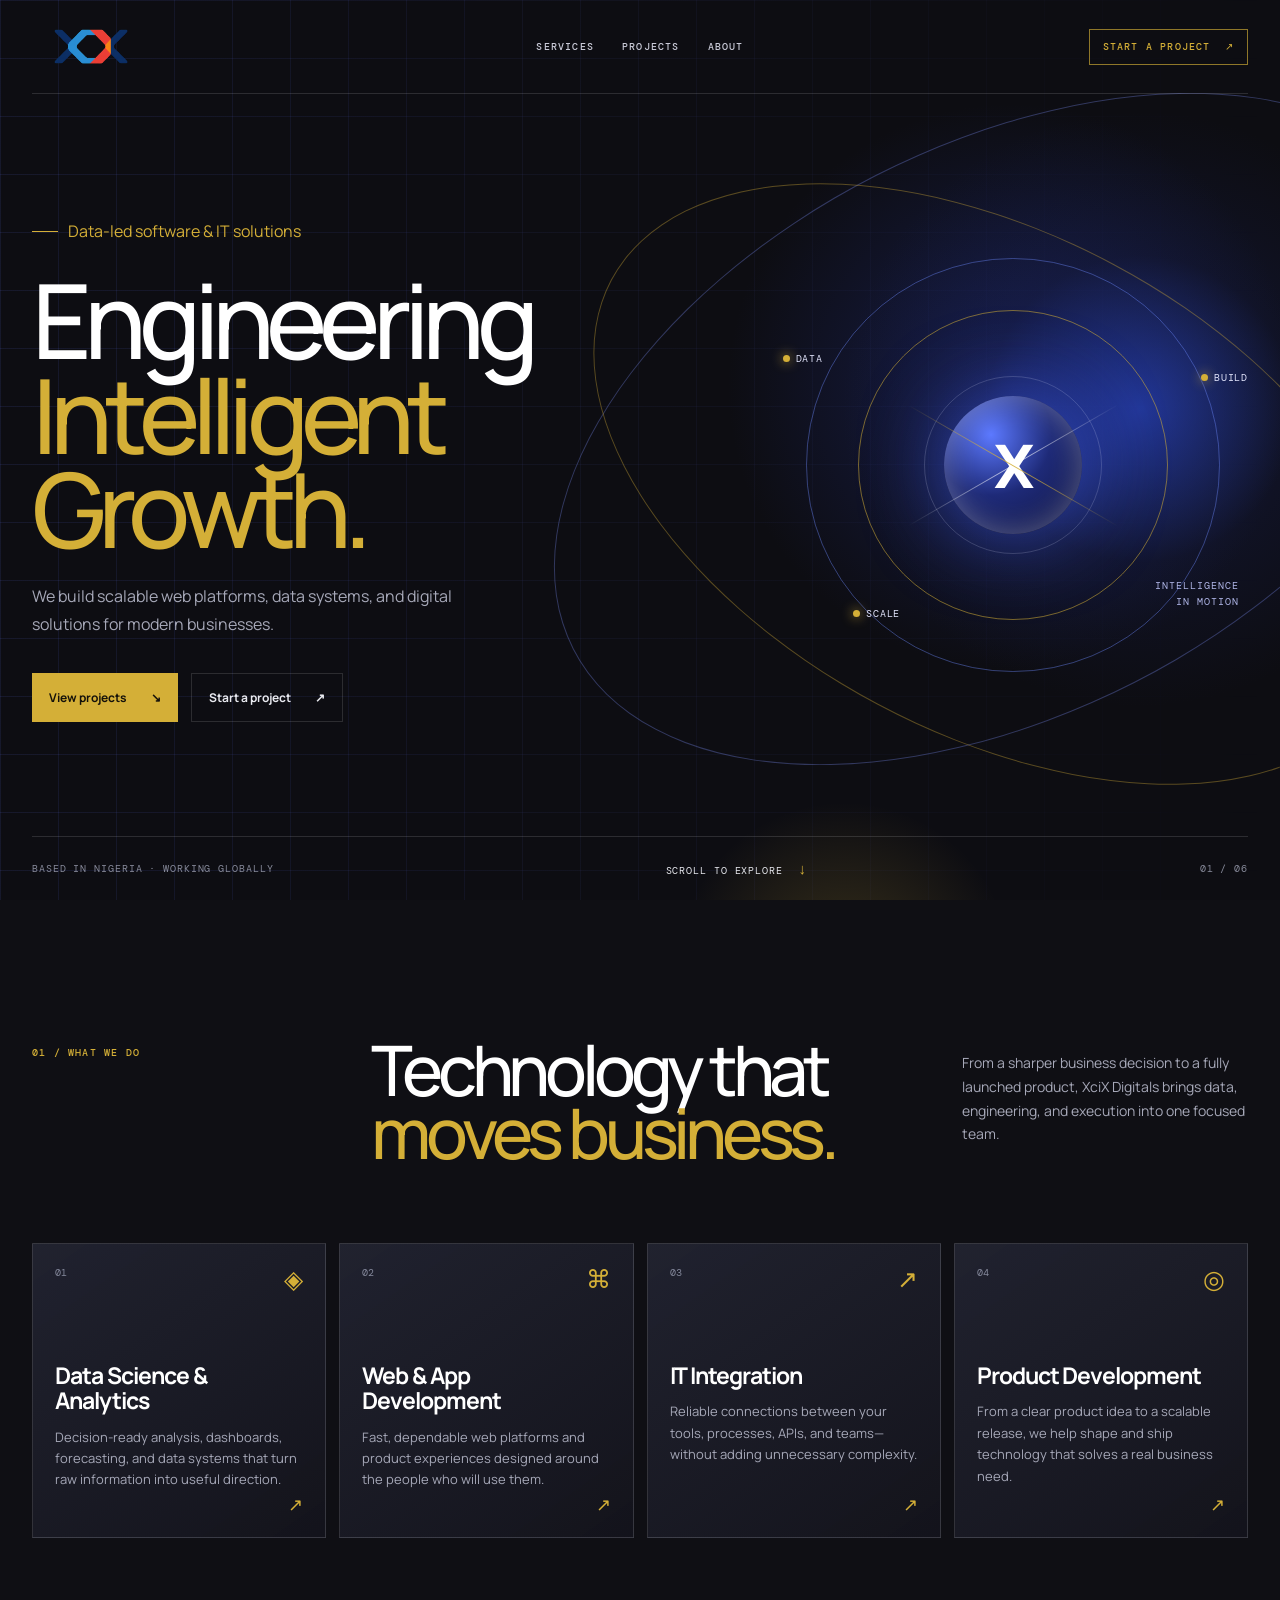
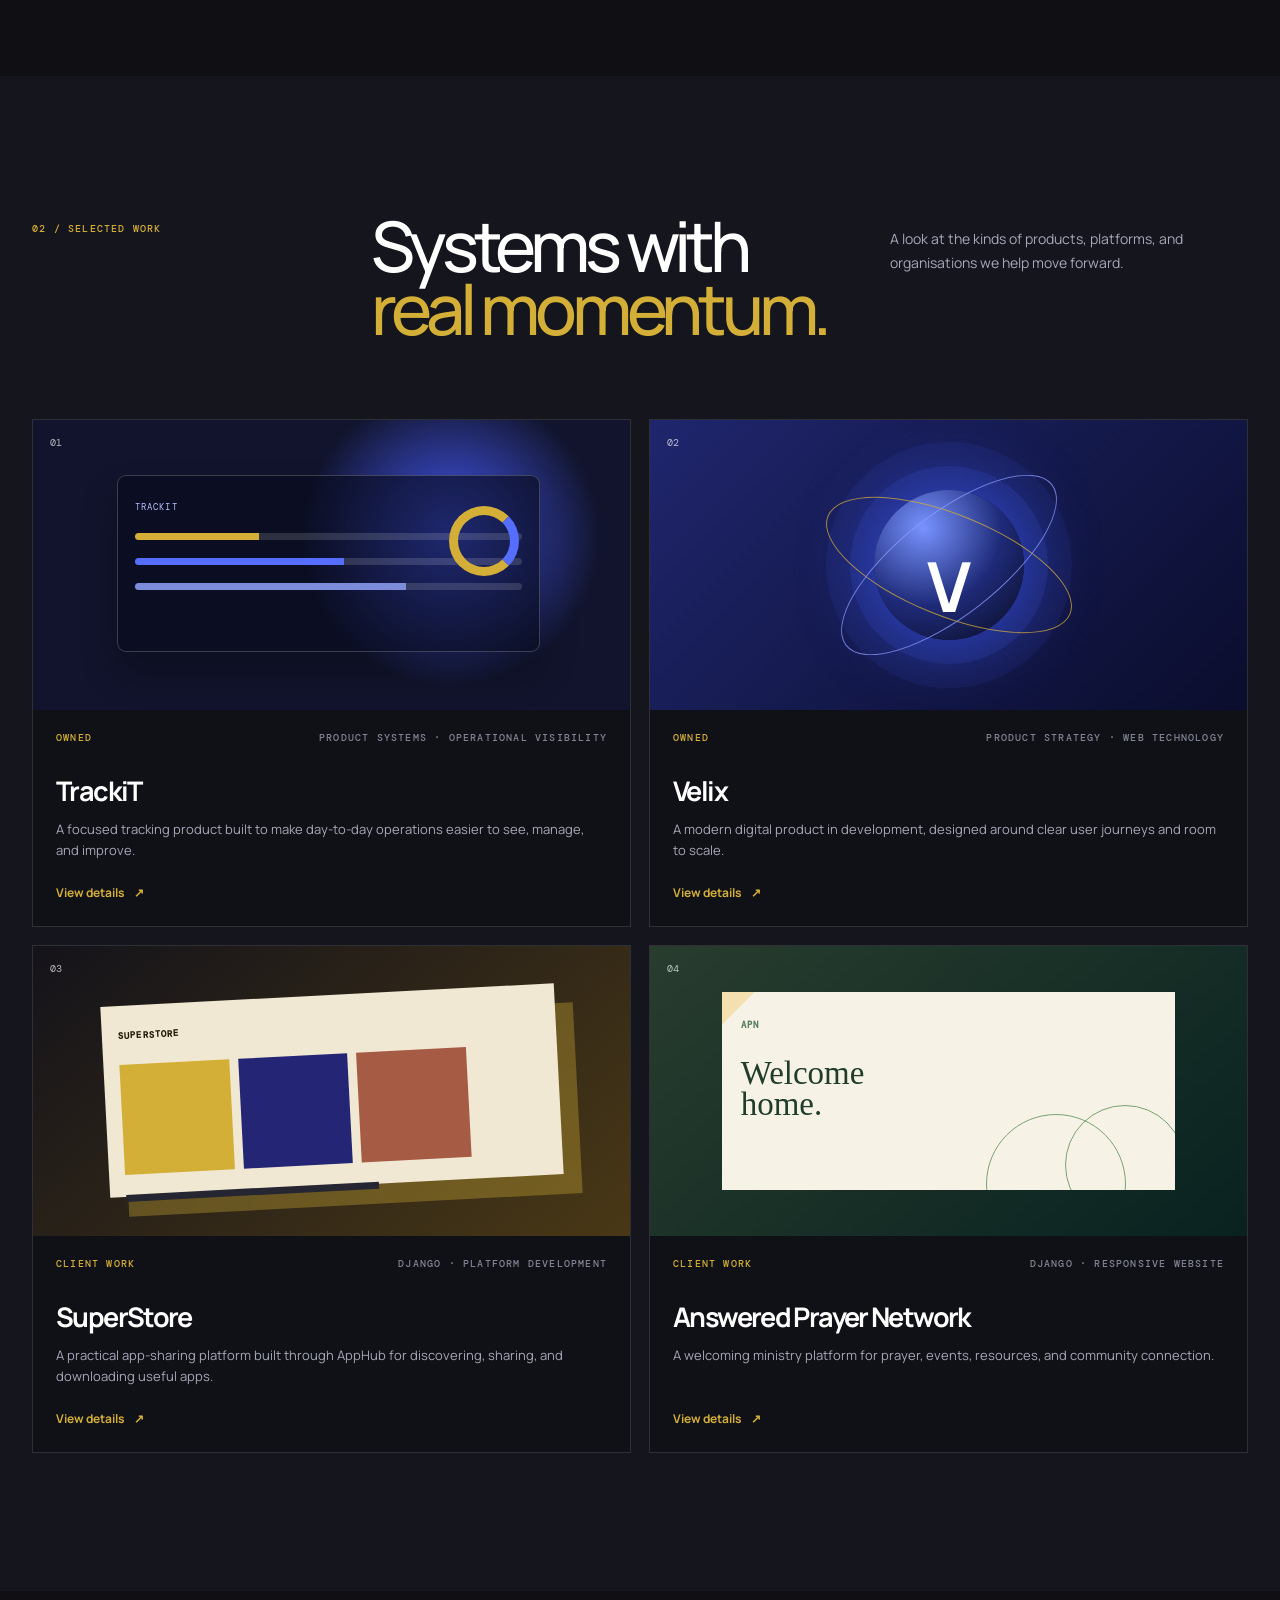
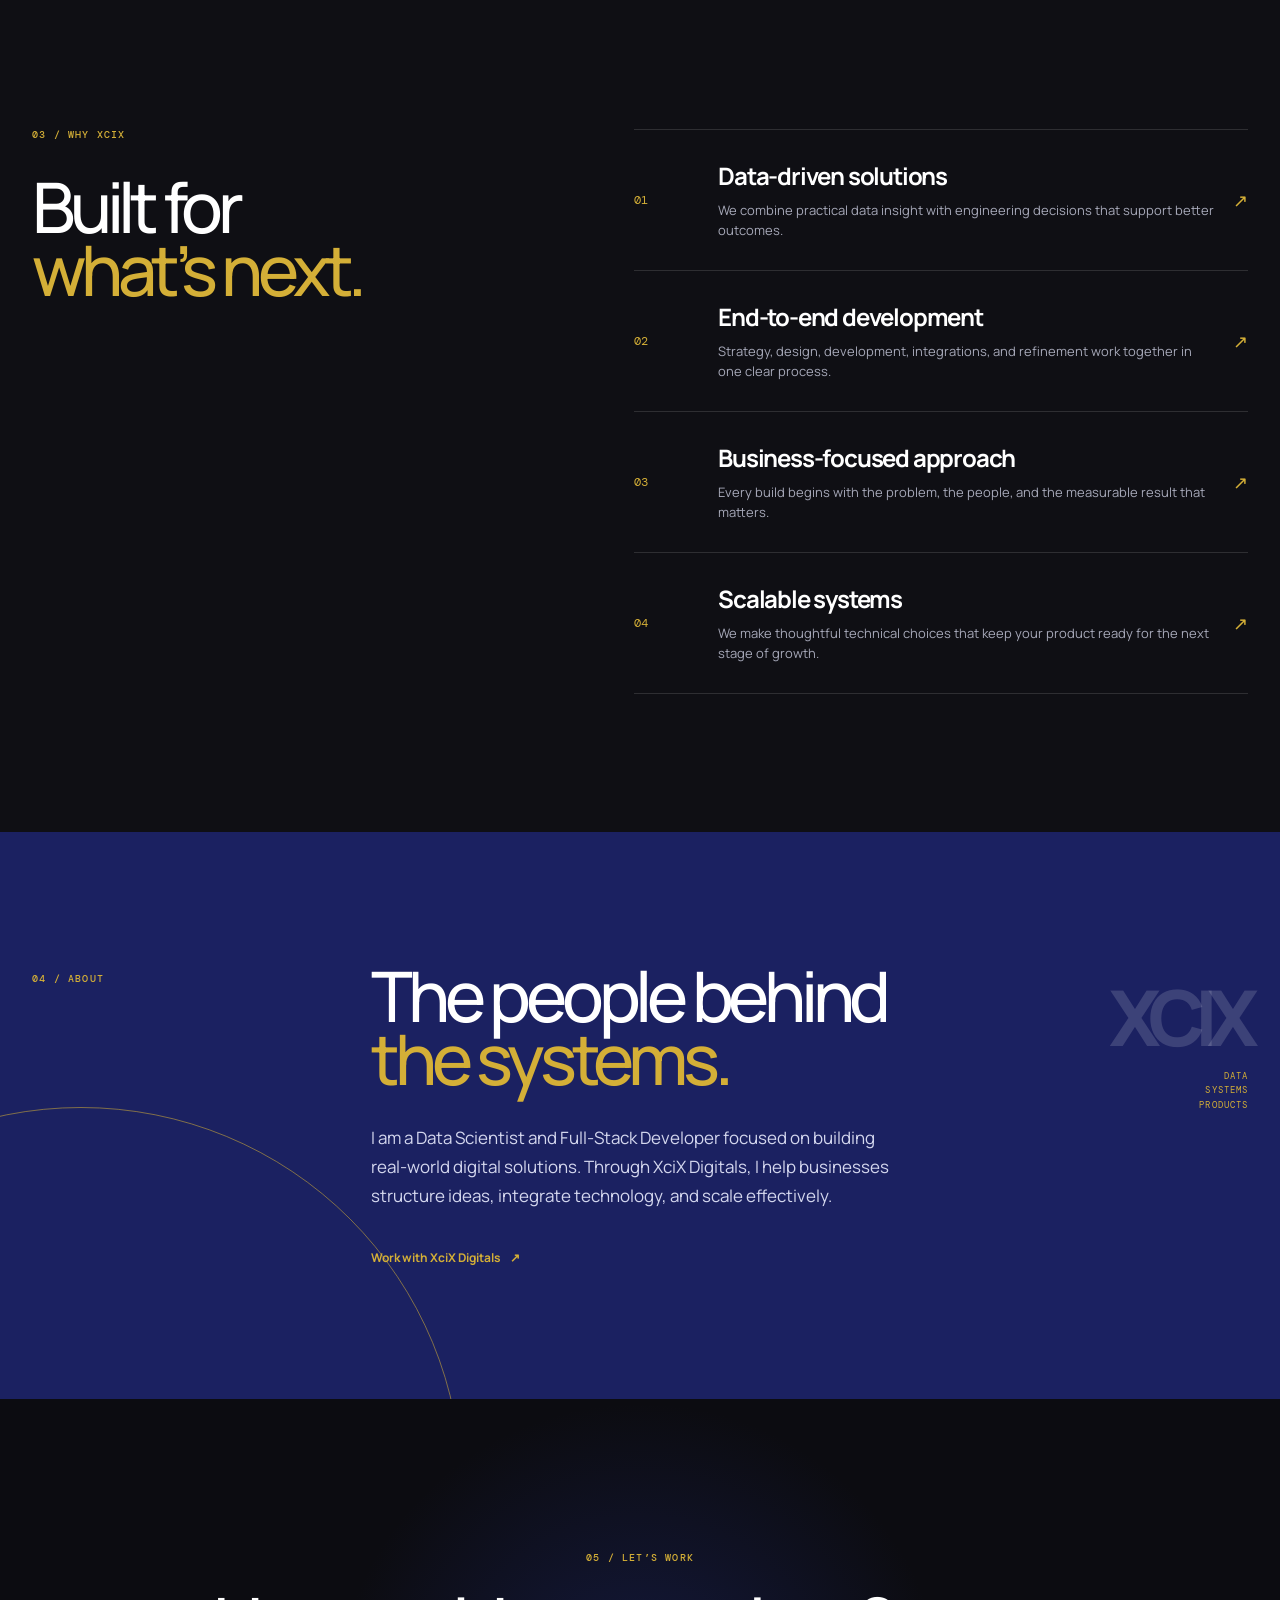
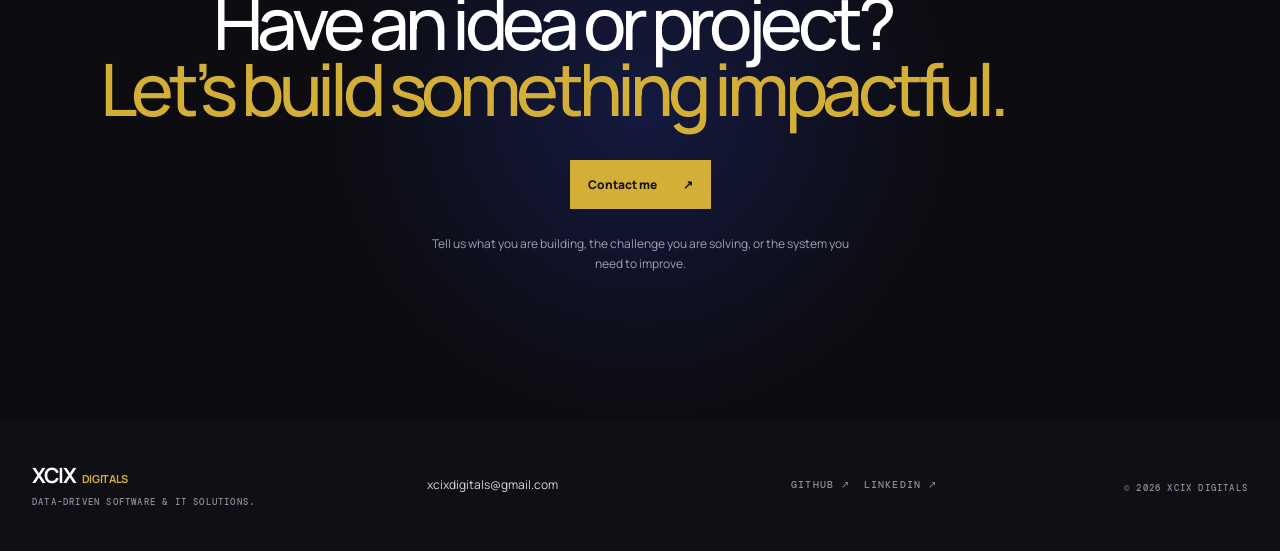
==== commit 47ae341c: "Redesign XciX Digitals as a technology company" ====
--- a/index.html
+++ b/index.html
@@ -1,64 +1,80 @@
 <!doctype html>
 <html lang="en">
-  <head>
-    <meta charset="utf-8" />
-    <meta name="viewport" content="width=device-width, initial-scale=1" />
-    <meta name="description" content="XCIX Digitals is Oluwatobiloba Stephen's portfolio for data science, web development, digital products, and visual storytelling in Nigeria and worldwide." />
-    <meta name="keywords" content="XCIX Digitals, data science Nigeria, web development Nigeria, Django developer, data analyst, Oluwatobiloba Stephen" />
-    <meta name="robots" content="index, follow" />
-    <meta name="google-site-verification" content="47NoAa1sku-u-4Npl8SSdw_2eQ0YzAXNvpUlF9eqxQE" />
-    <link rel="canonical" href="https://stephen-t-o.github.io/" />
-    <title>XCIX Digitals | Data Science &amp; Web Development</title>
-    <link rel="stylesheet" href="styles.css" />
-    <script type="application/ld+json">
-      {"@context":"https://schema.org","@type":"Organization","name":"XCIX Digitals","alternateName":"XCIX Digital","url":"https://stephen-t-o.github.io/","logo":"https://stephen-t-o.github.io/xcix-logo-v2.png","founder":{"@type":"Person","name":"Oluwatobiloba Stephen"},"email":"xcixdigitals@gmail.com","telephone":"+2348137477654","areaServed":["Nigeria","Worldwide"],"description":"Data science, web development, digital products, and visual storytelling."}
-    </script>
-  </head>
-  <body>
-    <main>
-      <section class="hero" id="top">
-        <div class="grid"></div><div class="orb"></div><div class="orbit orbit-one"></div><div class="orbit orbit-two"></div>
-        <header class="shell header">
-          <a class="brand" href="#top"><img src="xcix-logo-v2.png" alt="XCIX Digitals" /></a>
-          <nav><a href="#projects">Projects</a><a href="#skills">Skills</a><a href="#about">About</a></nav>
-          <a class="top-cta" href="#contact">Work with me <span>-&gt;</span></a>
-        </header>
-        <div class="shell hero-copy">
-          <p class="eyebrow"><i></i> XCIX Digitals — Data scientist &amp; digital builder</p>
-          <h1>Bright ideas.<br /><em>Useful results.</em></h1>
-          <div class="hero-bottom"><p>I am a Data Science specialist who turns raw data into clear insight, thoughtful visualisations, and data-informed digital experiences.</p><a class="round" href="#contact">Let's<br />connect <b>-&gt;</b></a></div>
+<head>
+  <meta charset="utf-8" />
+  <meta name="viewport" content="width=device-width, initial-scale=1" />
+  <meta name="description" content="XciX Digitals builds scalable web platforms, data systems, and IT solutions for modern businesses." />
+  <meta name="keywords" content="XciX Digitals, XCIX Digitals, software development Nigeria, data science Nigeria, IT solutions, web development" />
+  <meta name="robots" content="index, follow" />
+  <meta name="google-site-verification" content="47NoAa1sku-u-4Npl8SSdw_2eQ0YzAXNvpUlF9eqxQE" />
+  <link rel="canonical" href="https://stephen-t-o.github.io/" />
+  <meta property="og:title" content="XciX Digitals | Engineering Intelligent Growth" />
+  <meta property="og:description" content="Data-driven software, web platforms, and IT solutions for modern businesses." />
+  <meta property="og:image" content="https://stephen-t-o.github.io/og.png" />
+  <meta property="og:url" content="https://stephen-t-o.github.io/" />
+  <meta property="og:type" content="website" />
+  <title>XciX Digitals | Engineering Intelligent Growth</title>
+  <link rel="stylesheet" href="style.css" />
+  <script type="application/ld+json">
+    {"@context":"https://schema.org","@type":"Organization","name":"XciX Digitals","alternateName":"XCIX Digitals","url":"https://stephen-t-o.github.io/","logo":"https://stephen-t-o.github.io/xcix-logo-v2.png","founder":{"@type":"Person","name":"Oluwatobiloba Stephen"},"email":"xcixdigitals@gmail.com","telephone":"+2348137477654","areaServed":["Nigeria","Worldwide"],"description":"Data-driven software, web platforms, and IT solutions for modern businesses."}
+  </script>
+</head>
+<body>
+  <main>
+    <section class="hero" id="top">
+      <div class="hero-grid"></div><div class="hero-glow glow-one"></div><div class="hero-glow glow-two"></div><div class="data-orbit orbit-a"></div><div class="data-orbit orbit-b"></div>
+      <header class="site-header shell">
+        <a class="brand" href="#top" aria-label="XciX Digitals home"><img src="xcix-logo-v2.png" alt="XciX Digitals" /></a>
+        <nav aria-label="Primary navigation"><a href="#services">Services</a><a href="#projects">Projects</a><a href="#about">About</a></nav>
+        <a class="nav-contact" href="#contact">Start a project <span>↗</span></a>
+      </header>
+      <div class="hero-inner shell">
+        <div class="hero-copy fade-in">
+          <p class="eyebrow"><span></span> Data-led software &amp; IT solutions</p>
+          <h1>Engineering<br><em>Intelligent Growth.</em></h1>
+          <p class="hero-description">We build scalable web platforms, data systems, and digital solutions for modern businesses.</p>
+          <div class="hero-actions"><a class="button button-primary" href="#projects">View projects <span>↘</span></a><a class="button button-ghost" href="#contact">Start a project <span>↗</span></a></div>
         </div>
-        <div class="shell hero-foot"><span>Data. Design. Delivery.</span><span>Scroll to explore</span><span>01 / 04</span></div>
-      </section>
+        <div class="hero-system" aria-label="Technology system visual">
+          <div class="system-ring ring-one"></div><div class="system-ring ring-two"></div><div class="system-ring ring-three"></div><div class="system-core"><span>X</span><i></i><b></b></div>
+          <div class="system-node node-a"><i></i> Data</div><div class="system-node node-b"><i></i> Build</div><div class="system-node node-c"><i></i> Scale</div><p>Intelligence<br>in motion</p>
+        </div>
+      </div>
+      <div class="hero-footer shell"><span>Based in Nigeria · Working globally</span><span class="scroll-note">Scroll to explore <i>↓</i></span><span>01 / 06</span></div>
+    </section>
 
-      <section class="shell about" id="about">
-        <p class="kicker">About me</p>
-        <div class="about-copy"><h2>Smart work<br />with a <em>human touch.</em></h2><p>I am Oluwatobiloba Stephen, a Data Science professional with a Computer Science background. I bring analysis, technical precision, and visual storytelling together to make complex information clearer and more useful.</p></div>
-      </section>
+    <section class="services-section shell section-space reveal" id="services">
+      <div class="section-intro"><p class="section-label">01 / What we do</p><h2>Technology that<br><em>moves business.</em></h2><p>From a sharper business decision to a fully launched product, XciX Digitals brings data, engineering, and execution into one focused team.</p></div>
+      <div class="services-grid">
+        <article class="service-card"><div class="card-top"><span>01</span><b>◈</b></div><h3>Data Science &amp; Analytics</h3><p>Decision-ready analysis, dashboards, forecasting, and data systems that turn raw information into useful direction.</p><span class="card-arrow">↗</span></article>
+        <article class="service-card"><div class="card-top"><span>02</span><b>⌘</b></div><h3>Web &amp; App Development</h3><p>Fast, dependable web platforms and product experiences designed around the people who will use them.</p><span class="card-arrow">↗</span></article>
+        <article class="service-card"><div class="card-top"><span>03</span><b>↗</b></div><h3>IT Integration</h3><p>Reliable connections between your tools, processes, APIs, and teams—without adding unnecessary complexity.</p><span class="card-arrow">↗</span></article>
+        <article class="service-card"><div class="card-top"><span>04</span><b>◎</b></div><h3>Product Development</h3><p>From a clear product idea to a scalable release, we help shape and ship technology that solves a real business need.</p><span class="card-arrow">↗</span></article>
+      </div>
+    </section>
 
-      <section class="skills" id="skills"><div class="shell">
-        <div class="heading"><p class="kicker">Data-first skills</p><h2>Insight first.<br /><em>Action next.</em></h2><p>From the first raw data point to a finished report, interface, or image, I bring a practical and human-focused approach to every stage.</p></div>
-        <div class="skill-list">
-          <article><span>01</span><h3>Data science</h3><p>Data cleaning, analysis, and visual reporting with Python, Pandas, NumPy, Matplotlib, and SQL.</p><b>-&gt;</b></article>
-          <article><span>02</span><h3>Web development</h3><p>Responsive web applications built with Django, HTML, CSS, JavaScript, databases, and API integrations.</p><b>-&gt;</b></article>
-          <article><span>03</span><h3>Photography</h3><p>Purposeful visual storytelling for events, people, and brands - from composition through post-production.</p><b>-&gt;</b></article>
-          <article><span>04</span><h3>Digital problem-solving</h3><p>A practical blend of technical precision, creative thinking, and user-centred execution.</p><b>-&gt;</b></article>
-        </div>
-      </div></section>
+    <section class="projects-section" id="projects"><div class="shell section-space reveal">
+      <div class="section-intro projects-intro"><p class="section-label">02 / Selected work</p><h2>Systems with<br><em>real momentum.</em></h2><p>A look at the kinds of products, platforms, and organisations we help move forward.</p></div>
+      <div class="projects-grid">
+        <article class="project-card trackit"><div class="project-visual"><span class="project-number">01</span><div class="trackit-ui"><span>TRACKIT</span><i></i><i></i><i></i><b></b></div></div><div class="project-content"><div><span class="project-tag">Owned</span><span class="project-meta">Product systems · Operational visibility</span></div><h3>TrackiT</h3><p>A focused tracking product built to make day-to-day operations easier to see, manage, and improve.</p><a href="#contact">View details <span>↗</span></a></div></article>
+        <article class="project-card velix"><div class="project-visual"><span class="project-number">02</span><div class="velix-orb"><i></i><b>V</b></div></div><div class="project-content"><div><span class="project-tag">Owned</span><span class="project-meta">Product strategy · Web technology</span></div><h3>Velix</h3><p>A modern digital product in development, designed around clear user journeys and room to scale.</p><a href="#contact">View details <span>↗</span></a></div></article>
+        <article class="project-card store"><div class="project-visual"><span class="project-number">03</span><div class="store-ui"><span>SUPERSTORE</span><div><i></i><i></i><i></i></div><b></b></div></div><div class="project-content"><div><span class="project-tag">Client Work</span><span class="project-meta">Django · Platform development</span></div><h3>SuperStore</h3><p>A practical app-sharing platform built through AppHub for discovering, sharing, and downloading useful apps.</p><a href="#contact">View details <span>↗</span></a></div></article>
+        <article class="project-card apnom"><div class="project-visual"><span class="project-number">04</span><div class="apnom-ui"><span>APN</span><strong>Welcome<br>home.</strong><i></i><i></i></div></div><div class="project-content"><div><span class="project-tag">Client Work</span><span class="project-meta">Django · Responsive website</span></div><h3>Answered Prayer Network</h3><p>A welcoming ministry platform for prayer, events, resources, and community connection.</p><a href="https://www.answeredprayernetwork.org" target="_blank" rel="noreferrer">View details <span>↗</span></a></div></article>
+      </div>
+    </div></section>
 
-      <section class="shell projects" id="projects">
-        <div class="heading"><p class="kicker">Selected projects</p><h2>Real work.<br /><em>Real proof.</em></h2><p>A selection of useful digital experiences created for real needs, communities, and ideas.</p></div>
-        <div class="project-grid">
-          <article class="project apnom"><div class="art"><span>01</span><div class="apnom-preview"><div class="preview-nav"><b>APNOM</b><i></i><i></i><i></i></div><div class="preview-hero"><small>Prayer · Revival · Outreach</small><strong>Welcome home.</strong><em>Find hope, community, and a place to grow.</em><u>Explore the ministry</u></div><div class="preview-cards"><i></i><i></i><i></i></div></div></div><p class="meta">APNOM ministry website</p><h3>A welcoming digital home for Answered Prayer Network Outreach Ministry — built for prayer, events, resources, and community connection.</h3><small>Django · Responsive design · Content platform</small><a class="project-link" href="https://www.answeredprayernetwork.org" target="_blank" rel="noreferrer">Visit live website <b>-&gt;</b></a></article>
-          <article class="project gold"><div class="art"><span>02</span><i></i><b></b></div><p class="meta">AppHub web application</p><h3>A Django platform for discovering, sharing, and downloading apps.</h3><small>Django · Product · Web development</small><a class="project-link" href="#contact">Build something similar <b>-&gt;</b></a></article>
-          <article class="project light"><div class="art"><span>03</span><i></i><b></b></div><p class="meta">Data analysis projects</p><h3>Real-world datasets transformed into clean, useful insights and visual reports.</h3><small>Python · SQL · Data visualisation</small><a class="project-link" href="#contact">Discuss your data <b>-&gt;</b></a></article>
-        </div>
-      </section>
+    <section class="why-section shell section-space reveal"><div class="why-heading"><p class="section-label">03 / Why XciX</p><h2>Built for<br><em>what&rsquo;s next.</em></h2></div><div class="advantage-list">
+      <article class="advantage"><span>01</span><div><h3>Data-driven solutions</h3><p>We combine practical data insight with engineering decisions that support better outcomes.</p></div><b>↗</b></article>
+      <article class="advantage"><span>02</span><div><h3>End-to-end development</h3><p>Strategy, design, development, integrations, and refinement work together in one clear process.</p></div><b>↗</b></article>
+      <article class="advantage"><span>03</span><div><h3>Business-focused approach</h3><p>Every build begins with the problem, the people, and the measurable result that matters.</p></div><b>↗</b></article>
+      <article class="advantage"><span>04</span><div><h3>Scalable systems</h3><p>We make thoughtful technical choices that keep your product ready for the next stage of growth.</p></div><b>↗</b></article>
+    </div></section>
 
-      <section class="process"><div class="shell process-wrap"><div><p class="kicker">How I work</p><h2>Clear thinking.<br />Better <em>making.</em></h2></div><ol><li><span>01</span><div><h3>Understand the need</h3><p>I get clear on the people, problem, and outcome that matter most.</p></div></li><li><span>02</span><div><h3>Build with purpose</h3><p>I use the right technical and creative tools to turn the idea into something solid.</p></div></li><li><span>03</span><div><h3>Make it useful</h3><p>The final result should be easy to use, communicate clearly, and be ready to grow.</p></div></li></ol></div></section>
+    <section class="about-section" id="about"><div class="shell about-inner reveal"><p class="section-label">04 / About</p><div><h2>The people behind<br><em>the systems.</em></h2><p>I am a Data Scientist and Full-Stack Developer focused on building real-world digital solutions. Through XciX Digitals, I help businesses structure ideas, integrate technology, and scale effectively.</p><a href="#contact" class="text-action">Work with XciX Digitals <span>↗</span></a></div><div class="about-mark"><span>XCIX</span><i>DATA<br>SYSTEMS<br>PRODUCTS</i></div></div></section>
 
-      <section class="contact" id="contact"><div class="rings"><i></i><i></i><i></i></div><div class="shell contact-inner"><p class="kicker">Let's work together</p><h2>Bring your next<br /><em>idea to life.</em></h2><a class="email" href="mailto:xcixdigitals@gmail.com">xcixdigitals@gmail.com -&gt;</a><div class="line"></div><p>Based in Nigeria and available for web, data,<br />and visual-content collaborations.</p><div class="buttons"><a href="tel:+2348137477654">Call: +234 813 747 7654</a><a href="https://wa.me/2348137477654">WhatsApp: +234 813 747 7654</a></div></div></section>
-    </main>
-    <footer class="shell footer"><a href="#top">XCIX <span>DIGITALS</span></a><p>Copyright 2026 Oluwatobiloba Stephen.</p><div><a href="mailto:xcixdigitals@gmail.com">Email</a><a href="https://wa.me/2348137477654">WhatsApp</a></div></footer>
-  </body>
+    <section class="contact-section" id="contact"><div class="contact-grid"></div><div class="shell contact-inner reveal"><p class="section-label">05 / Let&rsquo;s work</p><h2>Have an idea or project?<br><em>Let&rsquo;s build something impactful.</em></h2><a class="contact-button" href="mailto:xcixdigitals@gmail.com">Contact me <span>↗</span></a><p class="contact-note">Tell us what you are building, the challenge you are solving, or the system you need to improve.</p></div></section>
+  </main>
+  <footer class="site-footer shell"><div><a class="footer-brand" href="#top">XciX <span>Digitals</span></a><p>Data-driven software &amp; IT solutions.</p></div><a href="mailto:xcixdigitals@gmail.com">xcixdigitals@gmail.com</a><div class="socials"><a href="https://github.com/Stephen-T-O" target="_blank" rel="noreferrer">GitHub ↗</a><a href="https://www.linkedin.com" target="_blank" rel="noreferrer">LinkedIn ↗</a></div><p class="copyright">© 2026 XciX Digitals</p></footer>
+  <script src="script.js"></script>
+</body>
 </html>
--- a/style.css
+++ b/style.css
@@ -0,0 +1,2 @@
+@import url('https://fonts.googleapis.com/css2?family=DM+Mono:wght@400;500&family=Manrope:wght@400;500;600;700;800&display=swap');
+:root{--bg:#0f0f14;--ink:#fff;--muted:#a6a8b8;--line:rgba(255,255,255,.13);--blue:#1e2a78;--gold:#d4af37}*{box-sizing:border-box}html{scroll-behavior:smooth;background:var(--bg)}body{margin:0;background:var(--bg);color:var(--ink);font-family:Manrope,Arial,sans-serif}a{color:inherit;text-decoration:none}h1,h2,h3,p{margin-top:0}.shell{width:min(100% - 64px,1240px);margin:0 auto}.hero{min-height:100svh;isolation:isolate;overflow:hidden;display:flex;flex-direction:column;position:relative;background:radial-gradient(circle at 79% 43%,rgba(30,42,120,.55),transparent 25%),#0d0d12}.hero-grid,.contact-grid{position:absolute;inset:0;background-image:linear-gradient(rgba(93,111,235,.12) 1px,transparent 1px),linear-gradient(90deg,rgba(93,111,235,.12) 1px,transparent 1px);background-size:58px 58px;mask-image:linear-gradient(90deg,#000,rgba(0,0,0,.5),transparent);z-index:-4}.hero-glow{position:absolute;border-radius:50%;z-index:-3}.glow-one{width:620px;height:620px;right:-170px;top:11%;background:radial-gradient(circle,rgba(48,82,236,.55),rgba(30,42,120,.18) 35%,transparent 68%)}.glow-two{width:360px;height:360px;right:20%;bottom:-250px;background:radial-gradient(circle,rgba(212,175,55,.22),transparent 66%)}.data-orbit{position:absolute;border:1px solid rgba(129,148,255,.32);border-radius:50%;z-index:-2}.orbit-a{width:970px;height:570px;right:-210px;top:16%;transform:rotate(-27deg)}.orbit-b{width:870px;height:500px;right:-150px;top:26%;transform:rotate(28deg);border-color:rgba(212,175,55,.38)}.site-header{height:94px;display:grid;grid-template-columns:1fr auto 1fr;align-items:center;gap:24px;border-bottom:1px solid var(--line)}.brand{width:118px;display:block}.brand img{display:block;width:100%;height:auto}nav{display:flex;gap:28px}nav a,.nav-contact,.section-label,.project-tag,.project-meta,.site-footer{font:500 10px/1.2 'DM Mono',monospace;text-transform:uppercase;letter-spacing:.12em}nav a{color:#c9cad7;transition:color .2s}nav a:hover{color:var(--gold)}.nav-contact{justify-self:end;border:1px solid rgba(212,175,55,.65);padding:11px 13px;color:var(--gold)}.nav-contact span{margin-left:7px}.hero-inner{flex:1;min-height:600px;display:flex;align-items:center;position:relative}.hero-copy{width:min(700px,65%);padding:92px 0 80px}.eyebrow,.section-label{color:var(--gold);display:flex;align-items:center;gap:10px;margin-bottom:30px}.eyebrow span{width:26px;height:1px;background:var(--gold)}.hero h1,.section-intro h2,.why-heading h2,.about-inner h2,.contact-inner h2{font-size:clamp(55px,8.1vw,118px);font-weight:500;line-height:.91;letter-spacing:-.075em;margin-bottom:28px}.hero h1 em,h2 em{color:var(--gold);font-style:normal}.hero-description{max-width:480px;color:var(--muted);font-size:16px;line-height:1.7;margin-bottom:35px}.hero-actions{display:flex;flex-wrap:wrap;gap:13px}.button{display:inline-flex;gap:24px;align-items:center;padding:15px 17px;font-size:12px;font-weight:700;transition:transform .25s,background .25s,color .25s,border-color .25s}.button:hover,.service-card:hover,.project-card:hover{transform:translateY(-5px)}.button-primary{background:var(--gold);color:#14110a}.button-primary:hover{background:#e6c34c}.button-ghost{border:1px solid var(--line);color:#e9eaf0}.button-ghost:hover{border-color:var(--gold);color:var(--gold)}.hero-system{position:absolute;right:0;width:470px;aspect-ratio:1}.system-ring{position:absolute;border:1px solid rgba(111,139,255,.42);border-radius:50%;inset:6%;animation:spin 20s linear infinite}.ring-two{inset:17%;border-color:rgba(212,175,55,.55);animation-duration:14s;animation-direction:reverse}.ring-three{inset:31%;border-color:rgba(255,255,255,.18);animation-duration:10s}.system-core{width:138px;aspect-ratio:1;border-radius:50%;position:absolute;inset:0;margin:auto;display:grid;place-items:center;background:radial-gradient(circle at 34% 28%,#5c79ff,#1e2a78 45%,#0f1238);box-shadow:0 0 80px rgba(62,92,245,.65),inset 0 0 30px rgba(255,255,255,.3)}.system-core span{font-size:60px;font-weight:800;letter-spacing:-.16em;transform:translateX(-4px)}.system-core i,.system-core b{position:absolute;width:175%;height:1px;background:linear-gradient(90deg,transparent,rgba(255,255,255,.7),transparent);transform:rotate(-30deg)}.system-core b{transform:rotate(30deg);background:linear-gradient(90deg,transparent,rgba(212,175,55,.9),transparent)}.system-node{position:absolute;display:flex;align-items:center;gap:6px;color:#e2e4fb;font:10px 'DM Mono',monospace;letter-spacing:.08em;text-transform:uppercase}.system-node i{width:7px;height:7px;border-radius:50%;background:var(--gold);box-shadow:0 0 12px var(--gold)}.node-a{left:1%;top:26%}.node-b{right:0;top:30%}.node-c{left:16%;bottom:17%}.hero-system p{position:absolute;right:2%;bottom:17%;text-align:right;color:#aeb4e5;font:10px/1.6 'DM Mono',monospace;letter-spacing:.1em;text-transform:uppercase}.hero-footer{height:64px;display:flex;justify-content:space-between;align-items:center;border-top:1px solid var(--line);color:#878a9a;font:10px 'DM Mono',monospace;text-transform:uppercase;letter-spacing:.09em}.scroll-note{color:#e6e7ed}.scroll-note i{color:var(--gold);font-size:15px;margin-left:8px}.section-space{padding:138px 0}.section-intro{display:grid;grid-template-columns:.85fr 1.55fr .8fr;gap:35px;align-items:start}.section-label{margin:9px 0 0}.section-intro h2,.why-heading h2,.about-inner h2{font-size:clamp(44px,5.45vw,80px);margin:0}.section-intro>p:last-child{color:var(--muted);margin:13px 0 0;font-size:14px;line-height:1.7}.services-grid{display:grid;grid-template-columns:repeat(4,1fr);gap:13px;margin-top:78px}.service-card{min-height:295px;display:flex;flex-direction:column;position:relative;padding:22px;border:1px solid var(--line);background:linear-gradient(145deg,rgba(38,40,55,.76),rgba(20,20,29,.84));transition:transform .3s,border-color .3s,box-shadow .3s}.service-card:hover{border-color:rgba(212,175,55,.7);box-shadow:0 18px 44px rgba(0,0,0,.25)}.card-top{display:flex;justify-content:space-between;color:#84889b;font:10px 'DM Mono',monospace}.card-top b{color:var(--gold);font:25px/1 Manrope,sans-serif}.service-card h3{font-size:23px;line-height:1.1;letter-spacing:-.045em;margin:72px 0 13px}.service-card p{color:var(--muted);font-size:13px;line-height:1.65;margin-bottom:0}.card-arrow{position:absolute;bottom:21px;right:22px;color:var(--gold);font-size:18px}.projects-section{background:#14151d}.projects-intro{grid-template-columns:.85fr 1.35fr 1fr}.projects-grid{display:grid;grid-template-columns:repeat(2,1fr);gap:18px;margin-top:78px}.project-card{overflow:hidden;border:1px solid var(--line);background:#101117;transition:transform .3s,border-color .3s}.project-card:hover{border-color:rgba(212,175,55,.66)}.project-visual{height:290px;position:relative;overflow:hidden;background:#202138}.project-number{position:absolute;z-index:3;top:16px;left:17px;font:10px 'DM Mono',monospace;color:rgba(255,255,255,.7)}.trackit .project-visual{background:radial-gradient(circle at 70% 40%,#485cff,transparent 33%),#11142c}.trackit-ui{position:absolute;width:71%;height:61%;left:14%;top:19%;padding:17px;border:1px solid rgba(255,255,255,.2);border-radius:9px;background:rgba(8,11,31,.64);box-shadow:0 21px 35px rgba(0,0,0,.25)}.trackit-ui span,.store-ui span,.apnom-ui span{font:9px 'DM Mono',monospace;color:#b6c0ff;letter-spacing:.13em}.trackit-ui i{display:block;height:7px;margin:18px 0 0;background:linear-gradient(90deg,var(--gold) 32%,rgba(255,255,255,.14) 32%);border-radius:10px}.trackit-ui i:nth-child(3){background:linear-gradient(90deg,#556eff 54%,rgba(255,255,255,.14) 54%)}.trackit-ui i:nth-child(4){background:linear-gradient(90deg,#7d8bdb 70%,rgba(255,255,255,.14) 70%)}.trackit-ui b{position:absolute;width:70px;height:70px;right:20px;top:30px;border:9px solid var(--gold);border-right-color:#556eff;border-radius:50%}.velix .project-visual{background:radial-gradient(circle at 50% 50%,#344bd4,transparent 20%),linear-gradient(135deg,#1f266d,#0a0d2c)}.velix-orb{position:absolute;inset:0;margin:auto;width:150px;height:150px;border-radius:50%;background:radial-gradient(circle at 33% 25%,#7893ff,#1e2a78 52%,#080a1c);box-shadow:0 0 0 24px rgba(75,99,245,.13),0 0 0 48px rgba(75,99,245,.08),0 0 70px rgba(47,75,239,.8);display:grid;place-items:center}.velix-orb:before,.velix-orb:after{content:"";position:absolute;width:260px;height:100px;border:1px solid rgba(212,175,55,.75);border-radius:50%;transform:rotate(22deg)}.velix-orb:after{transform:rotate(-38deg);border-color:rgba(140,157,255,.75)}.velix-orb b{font-size:69px;line-height:1;position:relative;z-index:1;color:#fff}.store .project-visual{background:linear-gradient(140deg,#14131a,#493816)}.store-ui{position:absolute;inset:17% 12%;padding:16px;background:#f0e8d2;color:#0b0b10;transform:rotate(-3deg);box-shadow:18px 20px 0 rgba(212,175,55,.34)}.store-ui span{color:#201505;font-weight:bold}.store-ui div{display:flex;gap:9px;margin-top:21px}.store-ui i{width:26%;aspect-ratio:1;background:#d4af37}.store-ui i:nth-child(2){background:#252575}.store-ui i:nth-child(3){background:#a65b44}.store-ui b{display:block;height:7px;width:60%;margin-top:20px;background:#262532}.apnom .project-visual{background:linear-gradient(140deg,#283d2e,#092220)}.apnom-ui{position:absolute;inset:16% 12%;padding:19px;overflow:hidden;background:linear-gradient(135deg,#f4dfb0 0 5%,#f7f2e6 5%);color:#203d2c}.apnom-ui span{color:#55815d;font-weight:bold}.apnom-ui strong{display:block;margin-top:25px;font:33px/.92 Georgia,serif}.apnom-ui i{display:block;position:absolute;right:-10px;bottom:-35px;width:120px;height:120px;border:1px solid #7aa371;border-radius:50%}.apnom-ui i:last-child{right:49px;bottom:-64px;width:140px;height:140px}.project-content{padding:22px 23px 24px}.project-content>div{display:flex;justify-content:space-between;gap:10px}.project-tag{color:var(--gold)}.project-meta{color:#818494;text-align:right}.project-content h3{font-size:27px;letter-spacing:-.06em;margin:28px 0 10px}.project-content p{min-height:48px;color:var(--muted);font-size:13px;line-height:1.65}.project-content a,.text-action{color:var(--gold);font-size:12px;font-weight:700}.project-content a span,.text-action span{margin-left:7px}.why-section{display:grid;grid-template-columns:.9fr 1.1fr;gap:100px}.why-heading .section-label{margin:0 0 34px}.advantage-list{border-top:1px solid var(--line)}.advantage{display:grid;grid-template-columns:66px 1fr auto;gap:18px;align-items:center;min-height:141px;border-bottom:1px solid var(--line)}.advantage>span{color:var(--gold);font:12px 'DM Mono',monospace}.advantage h3{font-size:24px;letter-spacing:-.05em;margin:0 0 8px}.advantage p{color:var(--muted);margin:0;font-size:13px;line-height:1.6}.advantage b{color:var(--gold);font-size:18px;font-weight:400}.about-section{padding:132px 0;background:#1b2161;position:relative;overflow:hidden}.about-section:after{content:"";position:absolute;width:760px;height:760px;left:-300px;bottom:-470px;border:1px solid rgba(212,175,55,.55);border-radius:50%}.about-inner{display:grid;grid-template-columns:.8fr 1.45fr .75fr;gap:32px;align-items:start;position:relative;z-index:1}.about-inner h2{margin-bottom:32px}.about-inner>div:nth-child(2)>p{max-width:540px;color:#d4d7ee;font-size:17px;line-height:1.72;margin-bottom:34px}.about-mark{display:flex;flex-direction:column;align-items:end;color:rgba(255,255,255,.15)}.about-mark span{font-size:77px;letter-spacing:-.14em;font-weight:800}.about-mark i{color:var(--gold);font:9px/1.6 'DM Mono',monospace;letter-spacing:.12em;font-style:normal;text-align:right}.contact-section{min-height:620px;position:relative;overflow:hidden;display:grid;place-items:center;text-align:center;background:radial-gradient(circle at 50% 50%,rgba(30,42,120,.45),transparent 43%),#0c0c11}.contact-grid{opacity:.5;mask-image:radial-gradient(circle at center,#000,transparent 71%)}.contact-inner{position:relative;z-index:1}.contact-inner .section-label{justify-content:center;margin-bottom:26px}.contact-inner h2{max-width:1040px;font-size:clamp(42px,5.65vw,83px);margin-bottom:38px}.contact-button{display:inline-flex;gap:26px;padding:16px 18px;background:var(--gold);color:#151209;font-size:12px;font-weight:800;transition:transform .25s,background .25s}.contact-button:hover{transform:translateY(-4px);background:#e7c657}.contact-note{max-width:430px;margin:25px auto 0;color:#9ea2b4;font-size:12px;line-height:1.7}.site-footer{padding:42px 0;display:grid;grid-template-columns:1.2fr 1.1fr 1fr auto;gap:24px;align-items:center;color:#8b8e9d}.footer-brand{display:block;color:#fff;font:700 21px Manrope,sans-serif;letter-spacing:-.07em}.footer-brand span{color:var(--gold);font-size:11px;margin-left:4px;letter-spacing:-.03em}.site-footer p{margin:7px 0 0;font-size:9px;line-height:1.5}.site-footer>a{color:#d7d8df;text-transform:none;letter-spacing:0;font:12px Manrope,sans-serif}.socials{display:flex;gap:13px}.socials a{transition:color .2s}.socials a:hover,.site-footer>a:hover{color:var(--gold)}.copyright{white-space:nowrap}@keyframes spin{to{transform:rotate(360deg)}}.js .reveal{opacity:0;transform:translateY(22px);transition:opacity .65s ease,transform .65s ease}.js .reveal.is-visible{opacity:1;transform:none}.fade-in{animation:fade .8s ease both}@keyframes fade{from{opacity:0;transform:translateY(16px)}to{opacity:1;transform:none}}@media(max-width:900px){.shell{width:min(100% - 40px,1240px)}.hero-system{right:-120px;opacity:.75}.hero-copy{width:76%}.services-grid{grid-template-columns:repeat(2,1fr)}.section-intro,.about-inner{grid-template-columns:.7fr 1.3fr}.section-intro>p:last-child,.about-mark{grid-column:2}.why-section{gap:50px}.site-footer{grid-template-columns:1fr 1fr}.copyright{text-align:right}}@media(max-width:640px){.shell{width:min(100% - 32px,1240px)}.site-header{height:76px;grid-template-columns:1fr auto}.brand{width:103px}nav{display:none}.nav-contact{font-size:9px;padding:9px 10px}.hero{min-height:730px}.hero-inner{min-height:590px;align-items:flex-start}.hero-copy{width:100%;padding-top:82px;position:relative;z-index:1}.hero h1{font-size:clamp(54px,15.5vw,78px)}.hero-description{max-width:315px;font-size:14px}.hero-system{width:300px;right:-95px;bottom:5px;top:auto}.system-node,.hero-system p{display:none}.hero-footer{font-size:8px}.hero-footer span:first-child{max-width:115px;line-height:1.5}.section-space{padding:82px 0}.section-intro,.projects-intro,.about-inner{display:block}.section-label{margin:0 0 24px}.section-intro>p:last-child{margin-top:23px}.section-intro h2,.why-heading h2,.about-inner h2{font-size:49px}.services-grid,.projects-grid{grid-template-columns:1fr;margin-top:50px}.service-card{min-height:250px}.service-card h3{margin-top:54px}.project-visual{height:244px}.project-content h3{margin-top:24px}.why-section{display:block}.why-heading{margin-bottom:46px}.advantage{grid-template-columns:48px 1fr auto;min-height:130px}.advantage h3{font-size:20px}.about-section{padding:84px 0}.about-inner>div:nth-child(2)>p{font-size:15px}.about-mark{display:none}.contact-section{min-height:565px}.contact-inner h2{font-size:42px}.site-footer{padding:34px 0;grid-template-columns:1fr;gap:16px}.site-footer>a{font-size:13px}.copyright{text-align:left}.socials{margin-top:2px}}
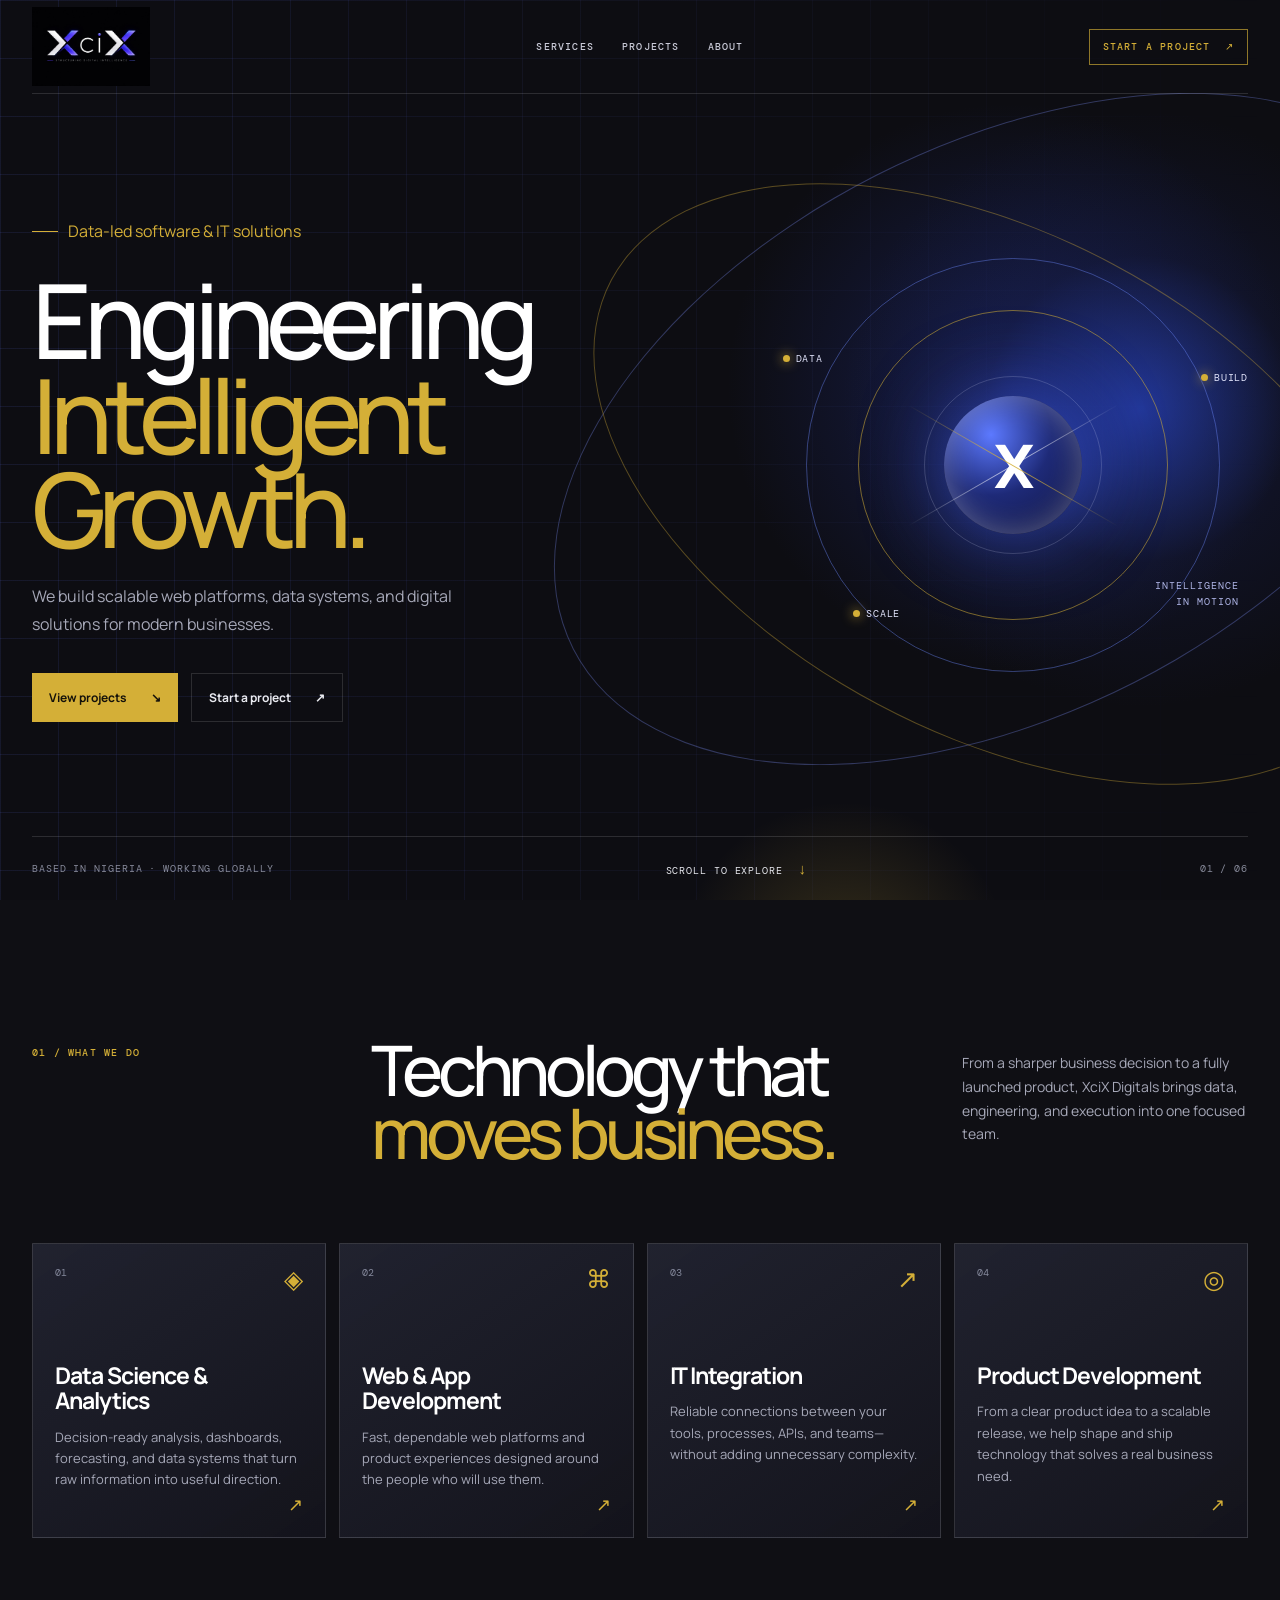
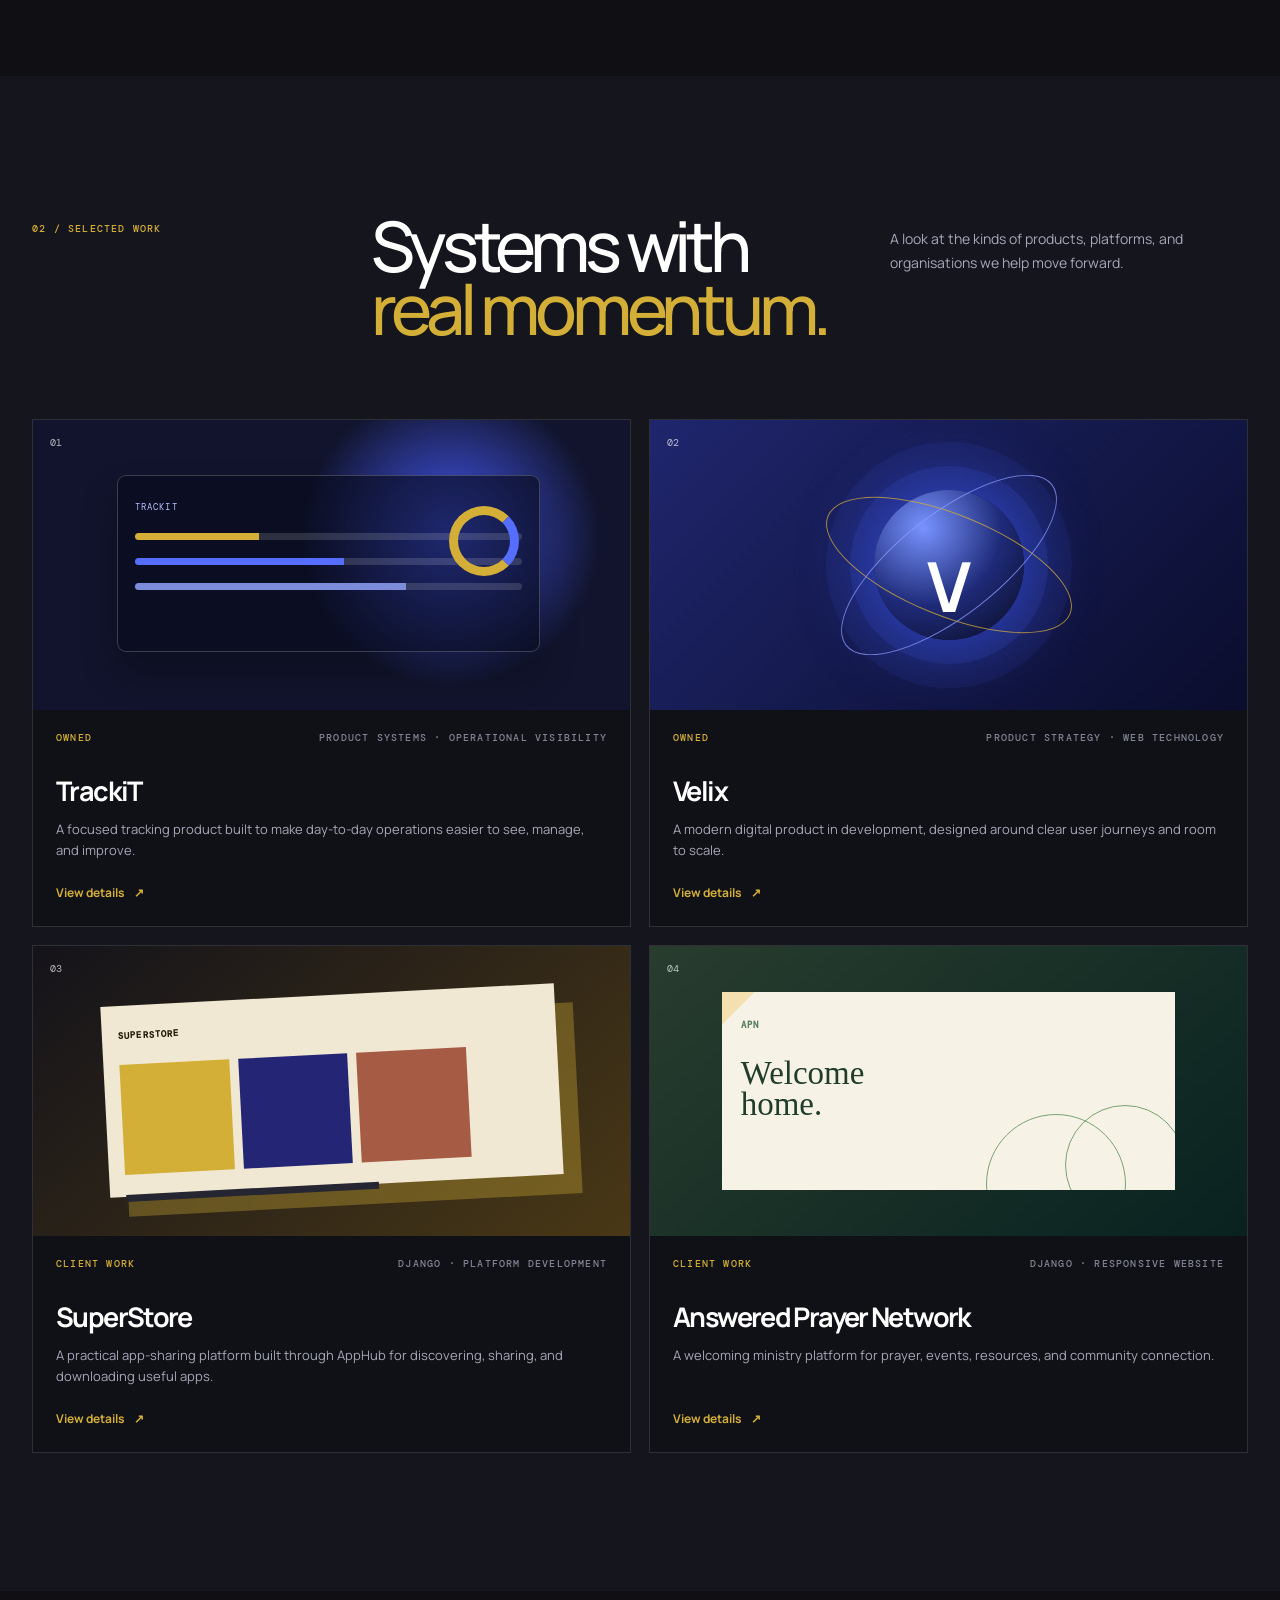
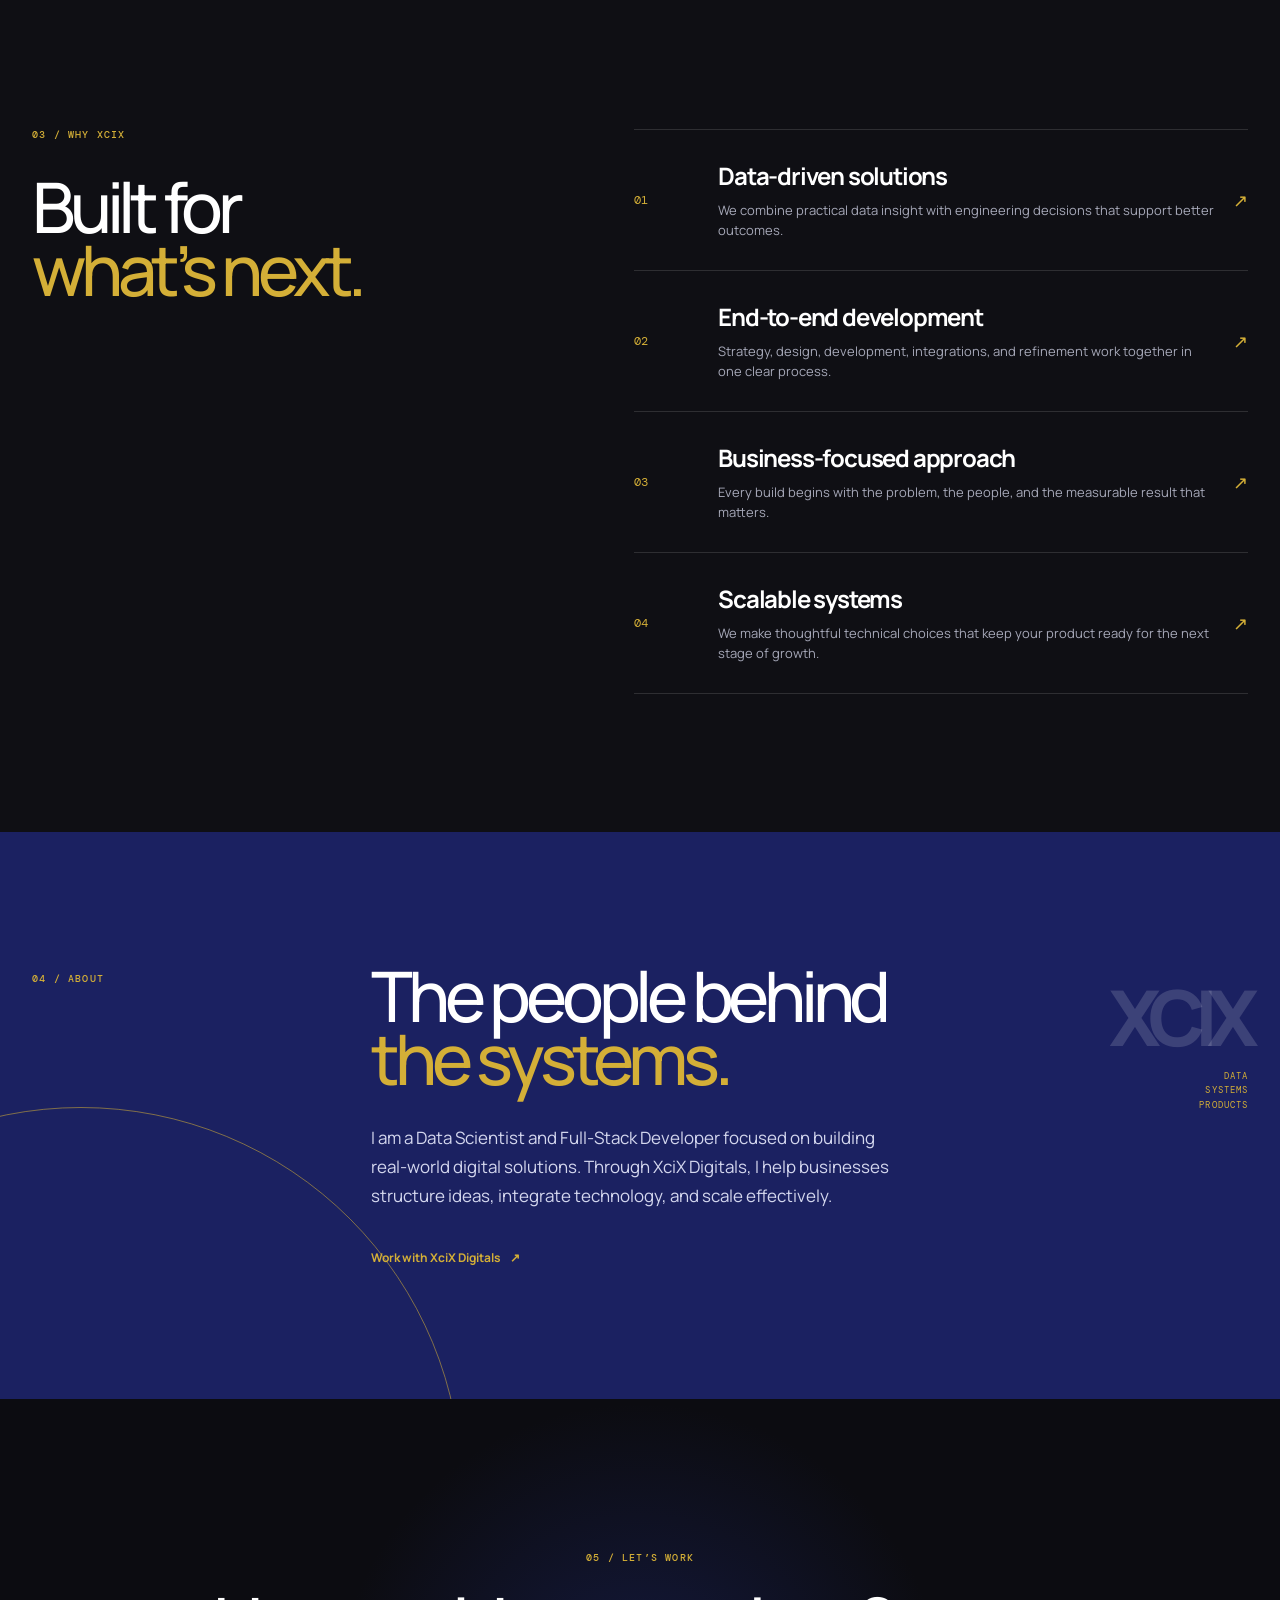
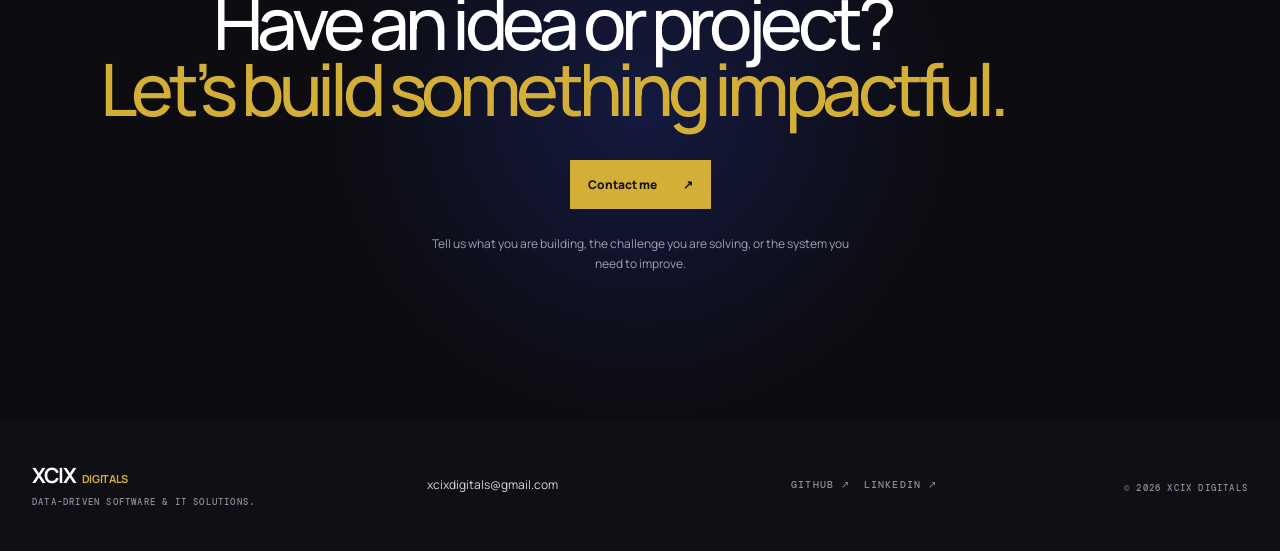
==== commit 2b0b0820: "Use official XciX logo on company website Updated the logo image in the header and changed the JSON-" ====
--- a/index.html
+++ b/index.html
@@ -16,7 +16,7 @@
   <title>XciX Digitals | Engineering Intelligent Growth</title>
   <link rel="stylesheet" href="style.css" />
   <script type="application/ld+json">
-    {"@context":"https://schema.org","@type":"Organization","name":"XciX Digitals","alternateName":"XCIX Digitals","url":"https://stephen-t-o.github.io/","logo":"https://stephen-t-o.github.io/xcix-logo-v2.png","founder":{"@type":"Person","name":"Oluwatobiloba Stephen"},"email":"xcixdigitals@gmail.com","telephone":"+2348137477654","areaServed":["Nigeria","Worldwide"],"description":"Data-driven software, web platforms, and IT solutions for modern businesses."}
+    {"@context":"https://schema.org","@type":"Organization","name":"XciX Digitals","alternateName":"XCIX Digitals","url":"https://stephen-t-o.github.io/","logo":"https://stephen-t-o.github.io/xcix-logo-official.png","founder":{"@type":"Person","name":"Oluwatobiloba Stephen"},"email":"xcixdigitals@gmail.com","telephone":"+2348137477654","areaServed":["Nigeria","Worldwide"],"description":"Data-driven software, web platforms, and IT solutions for modern businesses."}
   </script>
 </head>
 <body>
@@ -24,7 +24,7 @@
     <section class="hero" id="top">
       <div class="hero-grid"></div><div class="hero-glow glow-one"></div><div class="hero-glow glow-two"></div><div class="data-orbit orbit-a"></div><div class="data-orbit orbit-b"></div>
       <header class="site-header shell">
-        <a class="brand" href="#top" aria-label="XciX Digitals home"><img src="xcix-logo-v2.png" alt="XciX Digitals" /></a>
+        <a class="brand" href="#top" aria-label="XciX Digitals home"><img src="xcix-logo-official.png" alt="XciX Digitals" /></a>
         <nav aria-label="Primary navigation"><a href="#services">Services</a><a href="#projects">Projects</a><a href="#about">About</a></nav>
         <a class="nav-contact" href="#contact">Start a project <span>↗</span></a>
       </header>
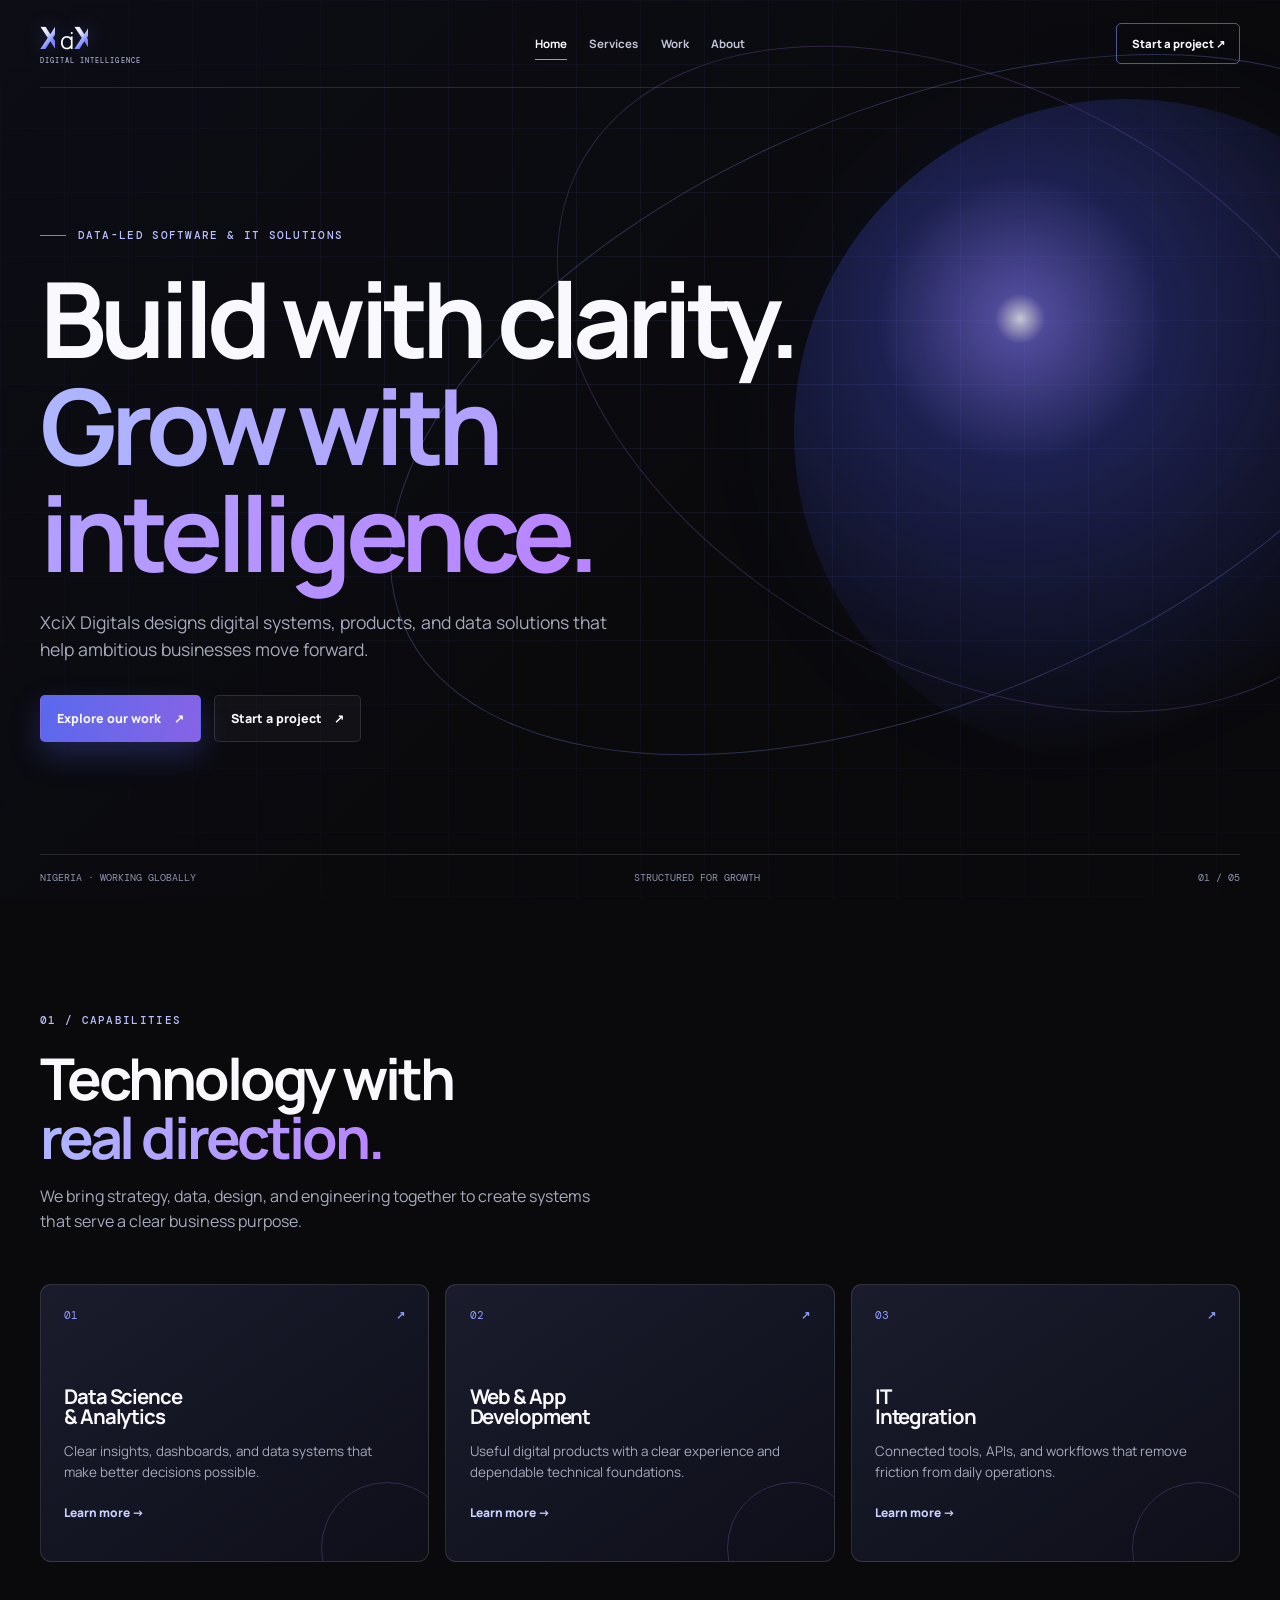
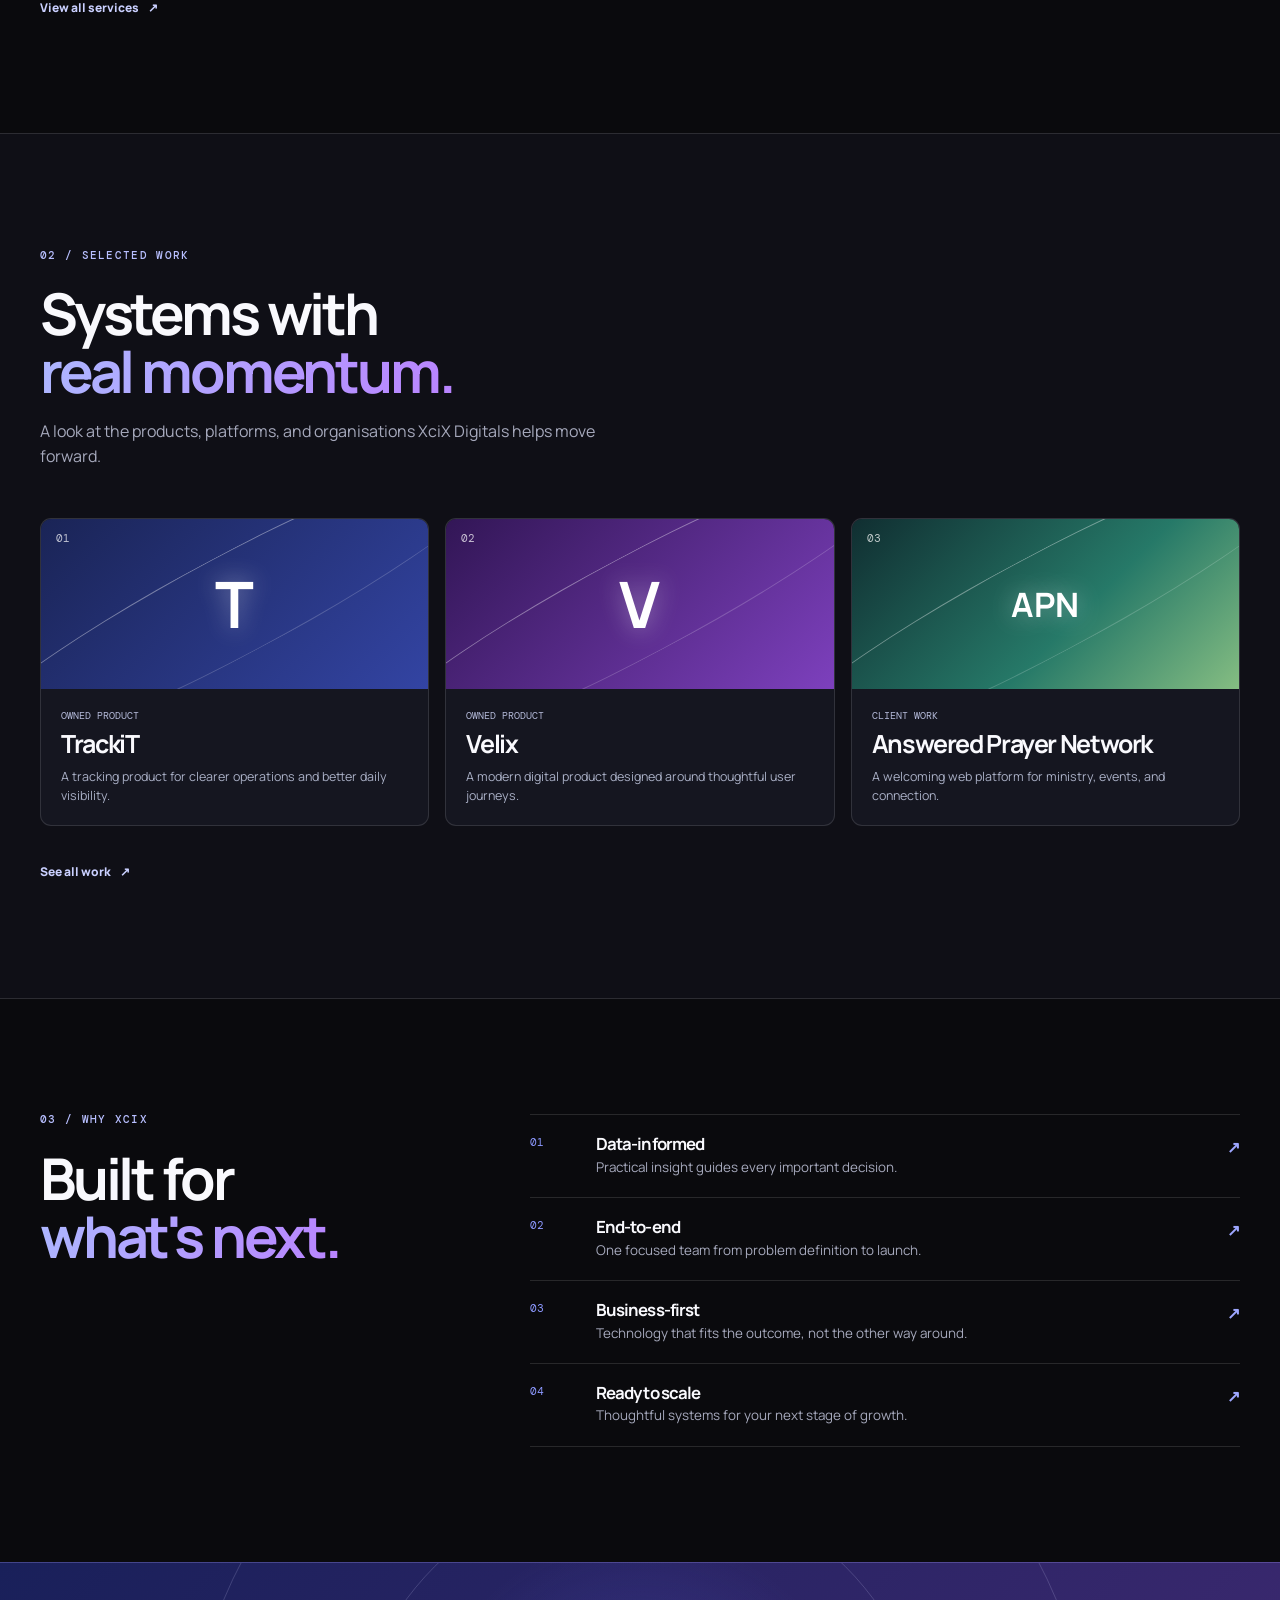
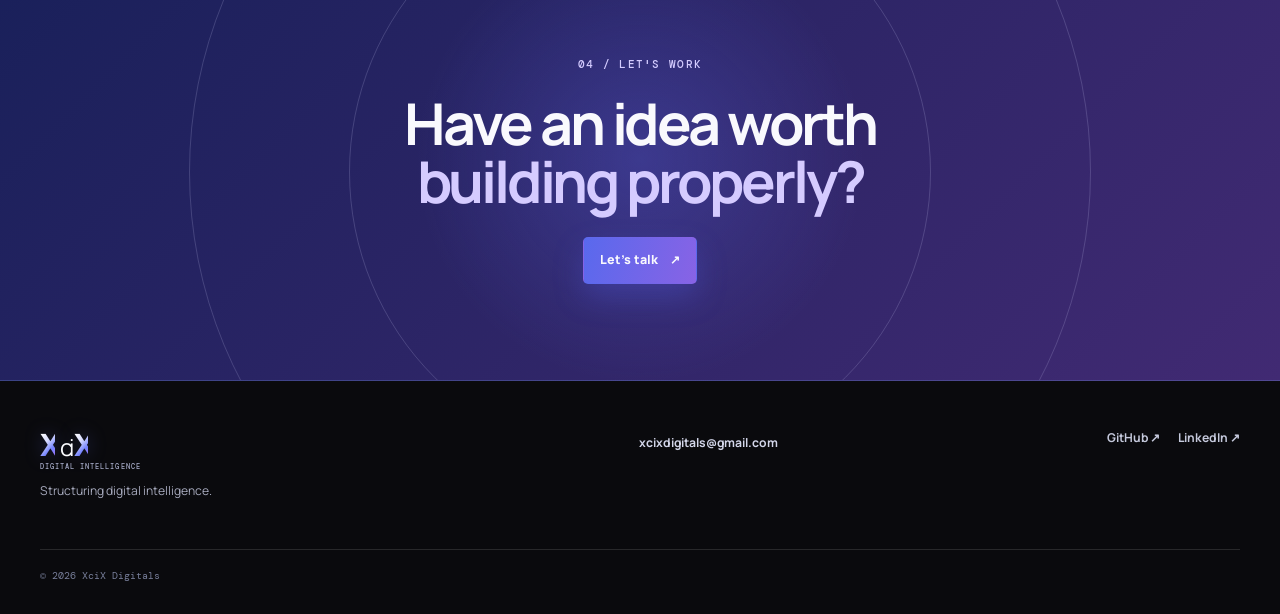
==== commit 53332f1a: "Transform XciX Digitals into a multi-page site" ====
--- a/index.html
+++ b/index.html
@@ -1,80 +1,39 @@
 <!doctype html>
 <html lang="en">
 <head>
-  <meta charset="utf-8" />
-  <meta name="viewport" content="width=device-width, initial-scale=1" />
-  <meta name="description" content="XciX Digitals builds scalable web platforms, data systems, and IT solutions for modern businesses." />
-  <meta name="keywords" content="XciX Digitals, XCIX Digitals, software development Nigeria, data science Nigeria, IT solutions, web development" />
-  <meta name="robots" content="index, follow" />
-  <meta name="google-site-verification" content="47NoAa1sku-u-4Npl8SSdw_2eQ0YzAXNvpUlF9eqxQE" />
-  <link rel="canonical" href="https://stephen-t-o.github.io/" />
-  <meta property="og:title" content="XciX Digitals | Engineering Intelligent Growth" />
-  <meta property="og:description" content="Data-driven software, web platforms, and IT solutions for modern businesses." />
-  <meta property="og:image" content="https://stephen-t-o.github.io/og.png" />
-  <meta property="og:url" content="https://stephen-t-o.github.io/" />
-  <meta property="og:type" content="website" />
-  <title>XciX Digitals | Engineering Intelligent Growth</title>
-  <link rel="stylesheet" href="style.css" />
-  <script type="application/ld+json">
-    {"@context":"https://schema.org","@type":"Organization","name":"XciX Digitals","alternateName":"XCIX Digitals","url":"https://stephen-t-o.github.io/","logo":"https://stephen-t-o.github.io/xcix-logo-official.png","founder":{"@type":"Person","name":"Oluwatobiloba Stephen"},"email":"xcixdigitals@gmail.com","telephone":"+2348137477654","areaServed":["Nigeria","Worldwide"],"description":"Data-driven software, web platforms, and IT solutions for modern businesses."}
-  </script>
+  <meta charset="utf-8">
+  <meta name="viewport" content="width=device-width, initial-scale=1">
+  <meta name="description" content="XciX Digitals builds data systems, web platforms, and practical IT solutions for modern businesses.">
+  <meta name="keywords" content="XciX Digitals, data science, web development, IT integration, product development, Nigeria">
+  <meta name="robots" content="index, follow">
+  <meta name="google-site-verification" content="47NoAa1sku-u-4Npl8SSdw_2eQ0YzAXNvpUlF9eqxQE">
+  <link rel="canonical" href="https://stephen-t-o.github.io/">
+  <meta property="og:title" content="XciX Digitals | Structuring Digital Intelligence">
+  <meta property="og:description" content="Data systems, web platforms, and practical IT solutions for modern businesses.">
+  <meta property="og:image" content="https://stephen-t-o.github.io/og.png">
+  <meta property="og:url" content="https://stephen-t-o.github.io/">
+  <meta property="og:type" content="website">
+  <title>XciX Digitals | Structuring Digital Intelligence</title>
+  <link rel="stylesheet" href="site.css">
 </head>
 <body>
   <main>
-    <section class="hero" id="top">
-      <div class="hero-grid"></div><div class="hero-glow glow-one"></div><div class="hero-glow glow-two"></div><div class="data-orbit orbit-a"></div><div class="data-orbit orbit-b"></div>
-      <header class="site-header shell">
-        <a class="brand" href="#top" aria-label="XciX Digitals home"><img src="xcix-logo-official.png" alt="XciX Digitals" /></a>
-        <nav aria-label="Primary navigation"><a href="#services">Services</a><a href="#projects">Projects</a><a href="#about">About</a></nav>
-        <a class="nav-contact" href="#contact">Start a project <span>↗</span></a>
-      </header>
-      <div class="hero-inner shell">
-        <div class="hero-copy fade-in">
-          <p class="eyebrow"><span></span> Data-led software &amp; IT solutions</p>
-          <h1>Engineering<br><em>Intelligent Growth.</em></h1>
-          <p class="hero-description">We build scalable web platforms, data systems, and digital solutions for modern businesses.</p>
-          <div class="hero-actions"><a class="button button-primary" href="#projects">View projects <span>↘</span></a><a class="button button-ghost" href="#contact">Start a project <span>↗</span></a></div>
-        </div>
-        <div class="hero-system" aria-label="Technology system visual">
-          <div class="system-ring ring-one"></div><div class="system-ring ring-two"></div><div class="system-ring ring-three"></div><div class="system-core"><span>X</span><i></i><b></b></div>
-          <div class="system-node node-a"><i></i> Data</div><div class="system-node node-b"><i></i> Build</div><div class="system-node node-c"><i></i> Scale</div><p>Intelligence<br>in motion</p>
-        </div>
-      </div>
-      <div class="hero-footer shell"><span>Based in Nigeria · Working globally</span><span class="scroll-note">Scroll to explore <i>↓</i></span><span>01 / 06</span></div>
+    <section class="hero">
+      <header class="header shell"><a class="logo" href="index.html" aria-label="XciX Digitals home"><span class="logo-word"><b>X</b><i>ci</i><b>X</b></span><span class="logo-tag">Digital Intelligence</span></a><nav aria-label="Primary navigation"><a class="active" href="index.html">Home</a><a href="services.html">Services</a><a href="work.html">Work</a><a href="about.html">About</a></nav><a class="header-cta" href="contact.html">Start a project ↗</a></header>
+      <div class="grid" aria-hidden="true"></div><div class="orbit orbit-one" aria-hidden="true"></div><div class="orbit orbit-two" aria-hidden="true"></div>
+      <div class="shell hero-copy"><p class="eyebrow"><span></span>Data-led software &amp; IT solutions</p><h1>Build with clarity.<br><em>Grow with intelligence.</em></h1><p>XciX Digitals designs digital systems, products, and data solutions that help ambitious businesses move forward.</p><div class="actions"><a class="button primary" href="work.html">Explore our work <span>↗</span></a><a class="button secondary" href="contact.html">Start a project <span>↗</span></a></div></div>
+      <div class="shell hero-meta"><span>Nigeria · Working globally</span><span>Structured for growth</span><span>01 / 05</span></div>
     </section>
 
-    <section class="services-section shell section-space reveal" id="services">
-      <div class="section-intro"><p class="section-label">01 / What we do</p><h2>Technology that<br><em>moves business.</em></h2><p>From a sharper business decision to a fully launched product, XciX Digitals brings data, engineering, and execution into one focused team.</p></div>
-      <div class="services-grid">
-        <article class="service-card"><div class="card-top"><span>01</span><b>◈</b></div><h3>Data Science &amp; Analytics</h3><p>Decision-ready analysis, dashboards, forecasting, and data systems that turn raw information into useful direction.</p><span class="card-arrow">↗</span></article>
-        <article class="service-card"><div class="card-top"><span>02</span><b>⌘</b></div><h3>Web &amp; App Development</h3><p>Fast, dependable web platforms and product experiences designed around the people who will use them.</p><span class="card-arrow">↗</span></article>
-        <article class="service-card"><div class="card-top"><span>03</span><b>↗</b></div><h3>IT Integration</h3><p>Reliable connections between your tools, processes, APIs, and teams—without adding unnecessary complexity.</p><span class="card-arrow">↗</span></article>
-        <article class="service-card"><div class="card-top"><span>04</span><b>◎</b></div><h3>Product Development</h3><p>From a clear product idea to a scalable release, we help shape and ship technology that solves a real business need.</p><span class="card-arrow">↗</span></article>
-      </div>
-    </section>
+    <section class="section shell reveal"><div class="intro"><p class="kicker">01 / Capabilities</p><h2>Technology with<br><em>real direction.</em></h2><p>We bring strategy, data, design, and engineering together to create systems that serve a clear business purpose.</p></div><div class="card-grid"><article class="service-card"><div><span>01</span><b>↗</b></div><h3>Data Science<br>&amp; Analytics</h3><p>Clear insights, dashboards, and data systems that make better decisions possible.</p><a href="services.html">Learn more →</a></article><article class="service-card"><div><span>02</span><b>↗</b></div><h3>Web &amp; App<br>Development</h3><p>Useful digital products with a clear experience and dependable technical foundations.</p><a href="services.html">Learn more →</a></article><article class="service-card"><div><span>03</span><b>↗</b></div><h3>IT<br>Integration</h3><p>Connected tools, APIs, and workflows that remove friction from daily operations.</p><a href="services.html">Learn more →</a></article></div><a class="text-link" href="services.html">View all services <span>↗</span></a></section>
 
-    <section class="projects-section" id="projects"><div class="shell section-space reveal">
-      <div class="section-intro projects-intro"><p class="section-label">02 / Selected work</p><h2>Systems with<br><em>real momentum.</em></h2><p>A look at the kinds of products, platforms, and organisations we help move forward.</p></div>
-      <div class="projects-grid">
-        <article class="project-card trackit"><div class="project-visual"><span class="project-number">01</span><div class="trackit-ui"><span>TRACKIT</span><i></i><i></i><i></i><b></b></div></div><div class="project-content"><div><span class="project-tag">Owned</span><span class="project-meta">Product systems · Operational visibility</span></div><h3>TrackiT</h3><p>A focused tracking product built to make day-to-day operations easier to see, manage, and improve.</p><a href="#contact">View details <span>↗</span></a></div></article>
-        <article class="project-card velix"><div class="project-visual"><span class="project-number">02</span><div class="velix-orb"><i></i><b>V</b></div></div><div class="project-content"><div><span class="project-tag">Owned</span><span class="project-meta">Product strategy · Web technology</span></div><h3>Velix</h3><p>A modern digital product in development, designed around clear user journeys and room to scale.</p><a href="#contact">View details <span>↗</span></a></div></article>
-        <article class="project-card store"><div class="project-visual"><span class="project-number">03</span><div class="store-ui"><span>SUPERSTORE</span><div><i></i><i></i><i></i></div><b></b></div></div><div class="project-content"><div><span class="project-tag">Client Work</span><span class="project-meta">Django · Platform development</span></div><h3>SuperStore</h3><p>A practical app-sharing platform built through AppHub for discovering, sharing, and downloading useful apps.</p><a href="#contact">View details <span>↗</span></a></div></article>
-        <article class="project-card apnom"><div class="project-visual"><span class="project-number">04</span><div class="apnom-ui"><span>APN</span><strong>Welcome<br>home.</strong><i></i><i></i></div></div><div class="project-content"><div><span class="project-tag">Client Work</span><span class="project-meta">Django · Responsive website</span></div><h3>Answered Prayer Network</h3><p>A welcoming ministry platform for prayer, events, resources, and community connection.</p><a href="https://www.answeredprayernetwork.org" target="_blank" rel="noreferrer">View details <span>↗</span></a></div></article>
-      </div>
-    </div></section>
+    <section class="dark-band"><div class="section shell reveal"><div class="intro"><p class="kicker">02 / Selected work</p><h2>Systems with<br><em>real momentum.</em></h2><p>A look at the products, platforms, and organisations XciX Digitals helps move forward.</p></div><div class="project-grid"><article class="project"><div class="art track"><span>01</span><b>T</b></div><div><p>Owned product</p><h3>TrackiT</h3><small>A tracking product for clearer operations and better daily visibility.</small></div></article><article class="project"><div class="art velix"><span>02</span><b>V</b></div><div><p>Owned product</p><h3>Velix</h3><small>A modern digital product designed around thoughtful user journeys.</small></div></article><article class="project"><div class="art apn"><span>03</span><b>APN</b></div><div><p>Client work</p><h3>Answered Prayer Network</h3><small>A welcoming web platform for ministry, events, and connection.</small></div></article></div><a class="text-link" href="work.html">See all work <span>↗</span></a></div></section>
 
-    <section class="why-section shell section-space reveal"><div class="why-heading"><p class="section-label">03 / Why XciX</p><h2>Built for<br><em>what&rsquo;s next.</em></h2></div><div class="advantage-list">
-      <article class="advantage"><span>01</span><div><h3>Data-driven solutions</h3><p>We combine practical data insight with engineering decisions that support better outcomes.</p></div><b>↗</b></article>
-      <article class="advantage"><span>02</span><div><h3>End-to-end development</h3><p>Strategy, design, development, integrations, and refinement work together in one clear process.</p></div><b>↗</b></article>
-      <article class="advantage"><span>03</span><div><h3>Business-focused approach</h3><p>Every build begins with the problem, the people, and the measurable result that matters.</p></div><b>↗</b></article>
-      <article class="advantage"><span>04</span><div><h3>Scalable systems</h3><p>We make thoughtful technical choices that keep your product ready for the next stage of growth.</p></div><b>↗</b></article>
-    </div></section>
+    <section class="section shell reasons reveal"><div><p class="kicker">03 / Why XciX</p><h2>Built for<br><em>what&apos;s next.</em></h2></div><div class="reason-list"><article><span>01</span><div><h3>Data-informed</h3><p>Practical insight guides every important decision.</p></div><b>↗</b></article><article><span>02</span><div><h3>End-to-end</h3><p>One focused team from problem definition to launch.</p></div><b>↗</b></article><article><span>03</span><div><h3>Business-first</h3><p>Technology that fits the outcome, not the other way around.</p></div><b>↗</b></article><article><span>04</span><div><h3>Ready to scale</h3><p>Thoughtful systems for your next stage of growth.</p></div><b>↗</b></article></div></section>
 
-    <section class="about-section" id="about"><div class="shell about-inner reveal"><p class="section-label">04 / About</p><div><h2>The people behind<br><em>the systems.</em></h2><p>I am a Data Scientist and Full-Stack Developer focused on building real-world digital solutions. Through XciX Digitals, I help businesses structure ideas, integrate technology, and scale effectively.</p><a href="#contact" class="text-action">Work with XciX Digitals <span>↗</span></a></div><div class="about-mark"><span>XCIX</span><i>DATA<br>SYSTEMS<br>PRODUCTS</i></div></div></section>
-
-    <section class="contact-section" id="contact"><div class="contact-grid"></div><div class="shell contact-inner reveal"><p class="section-label">05 / Let&rsquo;s work</p><h2>Have an idea or project?<br><em>Let&rsquo;s build something impactful.</em></h2><a class="contact-button" href="mailto:xcixdigitals@gmail.com">Contact me <span>↗</span></a><p class="contact-note">Tell us what you are building, the challenge you are solving, or the system you need to improve.</p></div></section>
+    <section class="cta"><div class="shell"><p class="kicker">04 / Let&apos;s work</p><h2>Have an idea worth<br><em>building properly?</em></h2><a class="button primary" href="contact.html">Let&apos;s talk <span>↗</span></a></div></section>
   </main>
-  <footer class="site-footer shell"><div><a class="footer-brand" href="#top">XciX <span>Digitals</span></a><p>Data-driven software &amp; IT solutions.</p></div><a href="mailto:xcixdigitals@gmail.com">xcixdigitals@gmail.com</a><div class="socials"><a href="https://github.com/Stephen-T-O" target="_blank" rel="noreferrer">GitHub ↗</a><a href="https://www.linkedin.com" target="_blank" rel="noreferrer">LinkedIn ↗</a></div><p class="copyright">© 2026 XciX Digitals</p></footer>
-  <script src="script.js"></script>
+  <footer class="footer shell"><div><a class="logo footer-logo" href="index.html"><span class="logo-word"><b>X</b><i>ci</i><b>X</b></span><span class="logo-tag">Digital Intelligence</span></a><p>Structuring digital intelligence.</p></div><a href="mailto:xcixdigitals@gmail.com">xcixdigitals@gmail.com</a><div class="socials"><a href="https://github.com/Stephen-T-O" target="_blank" rel="noreferrer">GitHub ↗</a><a href="https://www.linkedin.com" target="_blank" rel="noreferrer">LinkedIn ↗</a></div><p>© 2026 XciX Digitals</p></footer>
+  <script src="site.js"></script>
 </body>
 </html>
--- a/site.css
+++ b/site.css
@@ -0,0 +1,12 @@
+@import url('https://fonts.googleapis.com/css2?family=DM+Mono:wght@400;500&family=Manrope:wght@400;500;600;700;800&display=swap');
+:root{--bg:#0a0a0d;--card:#151620;--ink:#f9f9fd;--muted:#a6a9bc;--line:rgba(255,255,255,.12);--blue:#7181ff}*{box-sizing:border-box}html{scroll-behavior:smooth;background:var(--bg)}body{margin:0;min-width:320px;overflow-x:hidden;background:var(--bg);color:var(--ink);font-family:Manrope,Arial,sans-serif;line-height:1.55}body:before{position:fixed;inset:0;z-index:-9;content:"";background:radial-gradient(circle at 5% 0,rgba(72,83,220,.13),transparent 31rem),radial-gradient(circle at 96% 34%,rgba(129,75,216,.11),transparent 29rem)}a{color:inherit;text-decoration:none}h1,h2,h3,p{margin-top:0}h1,h2,h3{letter-spacing:-.055em;line-height:1.02}h1{font-size:clamp(3.15rem,8.2vw,7.2rem);margin-bottom:1.45rem}h2{font-size:clamp(2.15rem,4.5vw,4.35rem);margin-bottom:1.1rem}h3{font-size:1.27rem}p{color:var(--muted)}em{color:transparent;font-style:normal;background:linear-gradient(105deg,#adb7ff,#b983ff);-webkit-background-clip:text;background-clip:text}.shell{width:min(calc(100% - 48px),1200px);margin:auto}
+.logo{display:inline-flex;flex-direction:column;width:max-content;line-height:1}.logo-word{display:inline-flex;align-items:baseline;font-size:1.92rem;letter-spacing:-.13em}.logo-word b{color:transparent;font-weight:800;letter-spacing:-.2em;background:linear-gradient(135deg,#fff 13%,#d8dcff 42%,#7382ff 70%,#ad73ff);-webkit-background-clip:text;background-clip:text;filter:drop-shadow(0 0 9px rgba(109,123,255,.28))}.logo-word i{margin:0 .14em 0 .23em;color:#fff;font-size:.76em;font-style:normal;font-weight:400}.logo-tag{margin-top:.32rem;color:#a7acc8;font:500 .43rem/1 'DM Mono',monospace;letter-spacing:.15em;text-transform:uppercase}
+.header{position:relative;z-index:4;display:grid;grid-template-columns:1fr auto 1fr;align-items:center;gap:1.8rem;min-height:88px;border-bottom:1px solid var(--line)}.header nav{display:flex;justify-content:center;gap:1.4rem}.header nav a{position:relative;padding:.45rem 0;color:#c0c4d7;font-size:.72rem;font-weight:700}.header nav a:after{position:absolute;right:0;bottom:0;left:0;height:1px;content:"";background:#8996ff;transform:scaleX(0);transition:.22s}.header nav a:hover,.header nav a.active{color:#fff}.header nav a:hover:after,.header nav a.active:after{transform:scaleX(1)}.header-cta{justify-self:end;padding:.66rem .9rem;border:1px solid rgba(141,151,255,.55);border-radius:5px;font-size:.71rem;font-weight:800;transition:.2s}.header-cta:hover,.header-cta.active{border-color:transparent;background:linear-gradient(105deg,#5969ed,#8863e5);transform:translateY(-2px)}
+.hero{position:relative;display:flex;flex-direction:column;min-height:100svh;overflow:hidden;isolation:isolate;background:linear-gradient(135deg,#0c0d15,#0a0a0d 58%)}.grid{position:absolute;inset:0;z-index:-4;background-image:linear-gradient(rgba(133,144,255,.095) 1px,transparent 1px),linear-gradient(90deg,rgba(133,144,255,.095) 1px,transparent 1px);background-size:64px 64px;mask-image:radial-gradient(ellipse 88% 80% at 60% 42%,#000,transparent 93%)}.orbit{position:absolute;z-index:-3;border:1px solid rgba(137,147,255,.27);border-radius:50%}.orbit-one{top:12%;right:-16%;width:min(88vw,1250px);aspect-ratio:1.9;transform:rotate(-23deg)}.orbit-two{top:10%;right:-11%;width:min(70vw,1030px);aspect-ratio:1.55;border-color:rgba(177,119,255,.22);transform:rotate(29deg)}.hero:after{position:absolute;right:-14%;top:11%;z-index:-2;width:min(52vw,710px);aspect-ratio:1;border-radius:50%;content:"";background:radial-gradient(circle at 34% 33%,rgba(244,245,255,.8),rgba(136,124,255,.54) 4%,rgba(73,86,229,.27) 23%,transparent 71%);filter:drop-shadow(0 0 52px rgba(74,89,255,.18));animation:float 7s ease-in-out infinite}.hero-copy{display:flex;flex:1;flex-direction:column;justify-content:center;padding:5.7rem 0 3.8rem}.eyebrow,.kicker{display:flex;align-items:center;gap:.72rem;margin-bottom:1.45rem;color:#b8bfff;font:500 .68rem/1 'DM Mono',monospace;letter-spacing:.12em;text-transform:uppercase}.eyebrow span{width:26px;height:1px;background:var(--blue)}.hero-copy h1{max-width:11.7ch}.hero-copy>p:not(.eyebrow){max-width:570px;margin-bottom:2rem;font-size:1.1rem}.actions{display:flex;flex-wrap:wrap;gap:.8rem}.button{display:inline-flex;align-items:center;gap:.8rem;min-height:47px;padding:.72rem 1rem;border:1px solid transparent;border-radius:5px;font-size:.78rem;font-weight:800;transition:.2s}.button:hover{transform:translateY(-3px)}.primary{background:linear-gradient(105deg,#5969ed,#8863e5);box-shadow:0 13px 30px rgba(86,96,237,.28)}.secondary{border-color:var(--line);background:rgba(255,255,255,.03)}.hero-meta{display:flex;justify-content:space-between;gap:1rem;padding:1rem 0;border-top:1px solid var(--line);color:#8d93ad;font:.63rem 'DM Mono',monospace;text-transform:uppercase}
+.section{padding:7.2rem 0}.intro{max-width:680px;margin-bottom:3.1rem}.intro p:last-child{max-width:565px;margin-bottom:0;font-size:1rem}.dark-band{border-top:1px solid var(--line);border-bottom:1px solid var(--line);background:rgba(19,20,31,.54)}.card-grid,.project-grid{display:grid;grid-template-columns:repeat(3,1fr);gap:1rem;margin-bottom:2rem}.service-card{position:relative;min-height:278px;padding:1.45rem;overflow:hidden;border:1px solid var(--line);border-radius:11px;background:linear-gradient(145deg,rgba(28,30,47,.92),rgba(15,16,26,.92));transition:.25s}.service-card:hover,.project:hover{border-color:rgba(142,151,255,.52);box-shadow:0 20px 40px rgba(0,0,0,.27);transform:translateY(-6px)}.service-card>div{display:flex;justify-content:space-between;color:#909bff;font:.68rem 'DM Mono',monospace}.service-card h3{margin:4rem 0 .85rem}.service-card p{margin-bottom:1.05rem;font-size:.84rem}.service-card a,.text-link{color:#cad0ff;font-size:.75rem;font-weight:800}.service-card:after{position:absolute;right:-25px;bottom:-53px;width:130px;aspect-ratio:1;border:1px solid rgba(141,150,255,.22);border-radius:50%;content:""}.text-link{display:inline-flex;gap:.55rem}.project{overflow:hidden;border:1px solid var(--line);border-radius:11px;background:var(--card);transition:.25s}.project>div:last-child{padding:1.25rem}.project p{margin-bottom:.55rem;color:#b3b9d8;font:.64rem 'DM Mono',monospace;text-transform:uppercase}.project h3{margin-bottom:.65rem;font-size:1.56rem}.project small{display:block;color:#a9afc5;font-size:.78rem}.art{position:relative;display:grid;height:170px;overflow:hidden;place-items:center;background:linear-gradient(135deg,#1a2456,#3344a3)}.art:before{position:absolute;width:165%;height:58%;border-top:1px solid rgba(255,255,255,.38);border-bottom:1px solid rgba(255,255,255,.19);border-radius:50%;content:"";transform:rotate(-28deg)}.art span{position:absolute;top:13px;left:15px;color:rgba(255,255,255,.72);font:.66rem 'DM Mono',monospace}.art b{position:relative;color:#fff;font-size:4rem;text-shadow:0 0 25px rgba(255,255,255,.42)}.art.velix{background:linear-gradient(135deg,#321656,#7d40bd)}.art.apn{background:linear-gradient(135deg,#102e31,#267968 58%,#85bd82)}.art.apn b{font-size:2.1rem}
+.reasons{display:grid;grid-template-columns:.75fr 1.25fr;gap:4rem}.reason-list{border-top:1px solid var(--line)}.reason-list article{display:grid;grid-template-columns:50px 1fr auto;gap:1rem;padding:1.25rem 0;border-bottom:1px solid var(--line)}.reason-list article>span{color:#8d99ff;font:.67rem 'DM Mono',monospace}.reason-list h3{margin-bottom:.25rem;font-size:1.05rem}.reason-list p{margin:0;font-size:.84rem}.reason-list b{color:#9ea7ff}.cta{position:relative;overflow:hidden;padding:clamp(4rem,7.5vw,7rem) 0;border-top:1px solid rgba(155,165,255,.26);border-bottom:1px solid rgba(155,165,255,.26);text-align:center;background:radial-gradient(circle at 50% 47%,rgba(94,102,230,.31),transparent 33%),linear-gradient(135deg,#19205a,#412a73)}.cta:before,.cta:after{position:absolute;top:50%;left:50%;border:1px solid rgba(214,217,255,.18);border-radius:50%;content:"";transform:translate(-50%,-50%)}.cta:before{width:580px;aspect-ratio:1}.cta:after{width:900px;aspect-ratio:1}.cta .shell{position:relative}.cta .kicker{justify-content:center;color:#d4ccff}.cta h2{margin-bottom:1.6rem}.cta em{color:#d5cbff;background:none;-webkit-text-fill-color:currentColor}
+.page-hero{position:relative;overflow:hidden;background:linear-gradient(135deg,#0c0d15,#0a0a0d)}.page-hero:after{position:absolute;top:-200px;right:-100px;width:600px;aspect-ratio:1;border:1px solid rgba(139,151,255,.16);border-radius:50%;content:"";box-shadow:0 0 0 70px rgba(132,99,255,.028)}.page-head{position:relative;z-index:1;padding:6rem 0 5rem}.page-head h1{max-width:11ch}.page-head>p:last-child{max-width:650px;margin-bottom:0;font-size:1.08rem}.detail-grid{display:grid;grid-template-columns:repeat(2,1fr);gap:1rem}.detail{min-height:315px;padding:1.7rem;border:1px solid var(--line);border-radius:11px;background:linear-gradient(145deg,rgba(27,29,45,.88),rgba(14,15,24,.88))}.detail>span,.steps article>span{display:block;margin-bottom:3.3rem;color:#96a1ff;font:.65rem 'DM Mono',monospace}.detail h2{max-width:10ch;font-size:clamp(1.7rem,3.4vw,2.75rem)}.detail p{margin:0;font-size:.89rem}.detail strong{color:#ecedfb}.steps{display:grid;grid-template-columns:repeat(4,1fr);gap:1rem;margin-top:3.8rem}.steps article{padding-top:1.05rem;border-top:1px solid var(--line)}.steps article>span{margin-bottom:1rem}.steps h3{margin-bottom:.45rem;font-size:1rem}.steps p{margin:0;font-size:.82rem}
+.work-list{border-top:1px solid var(--line)}.work-list article{display:grid;grid-template-columns:75px 1fr 1.1fr 36px;gap:1rem;align-items:center;min-height:145px;padding:1.3rem 0;border-bottom:1px solid var(--line);transition:.2s}.work-list article:hover{padding-right:1rem;padding-left:1rem;background:rgba(255,255,255,.025)}.work-list article>span,.work-list article>div p{color:#96a0ff;font:.66rem 'DM Mono',monospace;text-transform:uppercase}.work-list article>div p{margin-bottom:.3rem}.work-list h2{margin:0;font-size:clamp(1.55rem,3vw,2.85rem)}.work-list small{color:#aeb3c7;font-size:.84rem}.work-list b,.work-list a{justify-self:end;color:#aeb7ff;font-size:1.25rem}
+.about-grid{display:grid;grid-template-columns:.8fr 1.2fr;gap:4.5rem}.about-copy p{max-width:660px;font-size:1rem}.principles article{display:grid;grid-template-columns:50px 1fr;gap:1rem;padding:1.3rem 0;border-top:1px solid var(--line)}.principles article:last-child{border-bottom:1px solid var(--line)}.principles span{color:#94a0ff;font:.66rem 'DM Mono',monospace}.principles h3{margin-bottom:.35rem;font-size:1.02rem}.principles p{margin:0;font-size:.85rem}.contact-layout{display:grid;grid-template-columns:.9fr 1.1fr;gap:4rem}.contact-layout>div:first-child>p:not(.kicker){max-width:470px;font-size:1rem}.contact-methods{display:grid;gap:.75rem}.contact-methods>a{display:flex;align-items:center;justify-content:space-between;gap:1rem;padding:1.15rem;border:1px solid var(--line);border-radius:8px;background:rgba(255,255,255,.025);transition:.2s}.contact-methods>a:hover{border-color:rgba(145,153,255,.55);transform:translateX(5px)}.contact-methods p{margin-bottom:.22rem;font:.63rem 'DM Mono',monospace;text-transform:uppercase}.contact-methods h3{margin:0;font-size:1rem}.contact-methods>a>span{color:#aab4ff;font-size:1.2rem}
+.footer{display:grid;grid-template-columns:1.3fr 1fr auto;gap:2rem;align-items:start;padding:3rem 0 2rem;color:#99a0b9;font-size:.76rem}.footer>div:first-child p{margin:.65rem 0 0}.footer>a{padding-top:.35rem;color:#d3d6e9;font-weight:700}.socials{display:flex;gap:1.1rem}.socials a{color:#c5c9dc;font-weight:700}.footer>p{grid-column:1/-1;margin:1rem 0 0;padding-top:1.2rem;border-top:1px solid var(--line);color:#777e99;font:.62rem 'DM Mono',monospace}.js .reveal{opacity:0;transform:translateY(18px);transition:.65s}.js .reveal.is-visible{opacity:1;transform:none}@keyframes float{50%{transform:translateY(-14px)}}
+@media(max-width:850px){.header{grid-template-columns:1fr auto}.header nav{grid-row:2;grid-column:1/-1;justify-content:flex-start;padding-bottom:.9rem}.header-cta{grid-column:2;grid-row:1}.hero-copy{padding-top:4.3rem}.card-grid,.project-grid{grid-template-columns:1fr 1fr}.card-grid .service-card:last-child{grid-column:1/-1}.reasons,.about-grid,.contact-layout{grid-template-columns:1fr;gap:2.5rem}.steps{grid-template-columns:1fr 1fr}.detail-grid{grid-template-columns:1fr}.detail{min-height:260px}.detail>span{margin-bottom:2.1rem}}@media(max-width:570px){.shell{width:min(calc(100% - 32px),1200px)}.header{gap:1rem;min-height:72px}.logo-word{font-size:1.65rem}.header-cta{padding:.55rem .65rem;font-size:.64rem}.header nav{gap:1rem;overflow:auto;padding-bottom:.75rem}.header nav a{flex-shrink:0;font-size:.67rem}.hero:after{top:24%;right:-50%;width:560px}.hero-copy{padding:4.4rem 0 3.6rem}.hero-meta span:nth-child(2){display:none}.hero-meta{font-size:.57rem}.section{padding:4.8rem 0}.card-grid,.project-grid,.steps{grid-template-columns:1fr}.card-grid .service-card:last-child{grid-column:auto}.service-card{min-height:235px}.service-card h3{margin-top:2.6rem}.project-grid{gap:.8rem}.reasons{gap:2rem}.reason-list article{grid-template-columns:36px 1fr 20px}.page-head{padding:4.4rem 0 3.8rem}.detail{min-height:0}.work-list article{grid-template-columns:34px 1fr 20px;gap:.6rem;min-height:135px}.work-list small{grid-column:2/-1;font-size:.78rem}.work-list b,.work-list a{grid-column:3;grid-row:1}.footer{grid-template-columns:1fr;gap:1rem}.footer>a{padding-top:0}.footer>p{grid-column:auto}.socials{margin-top:.2rem}}
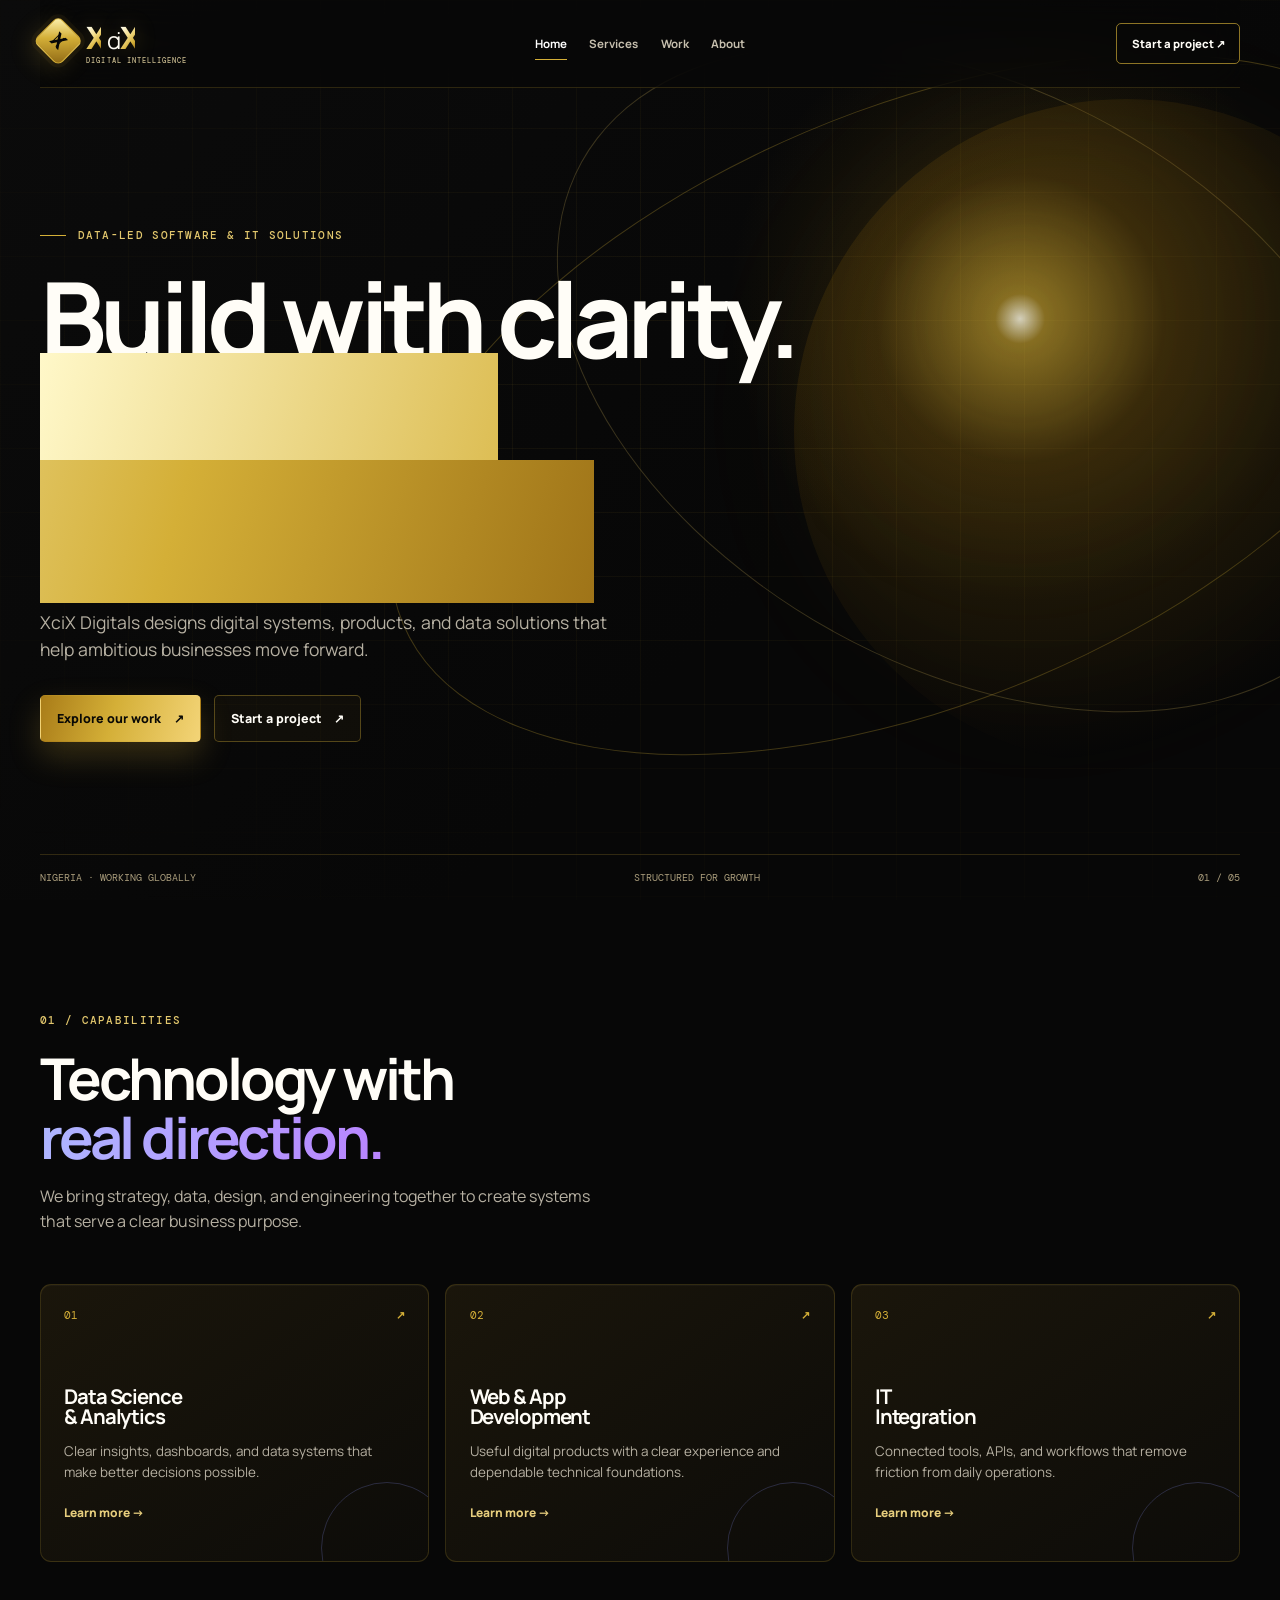
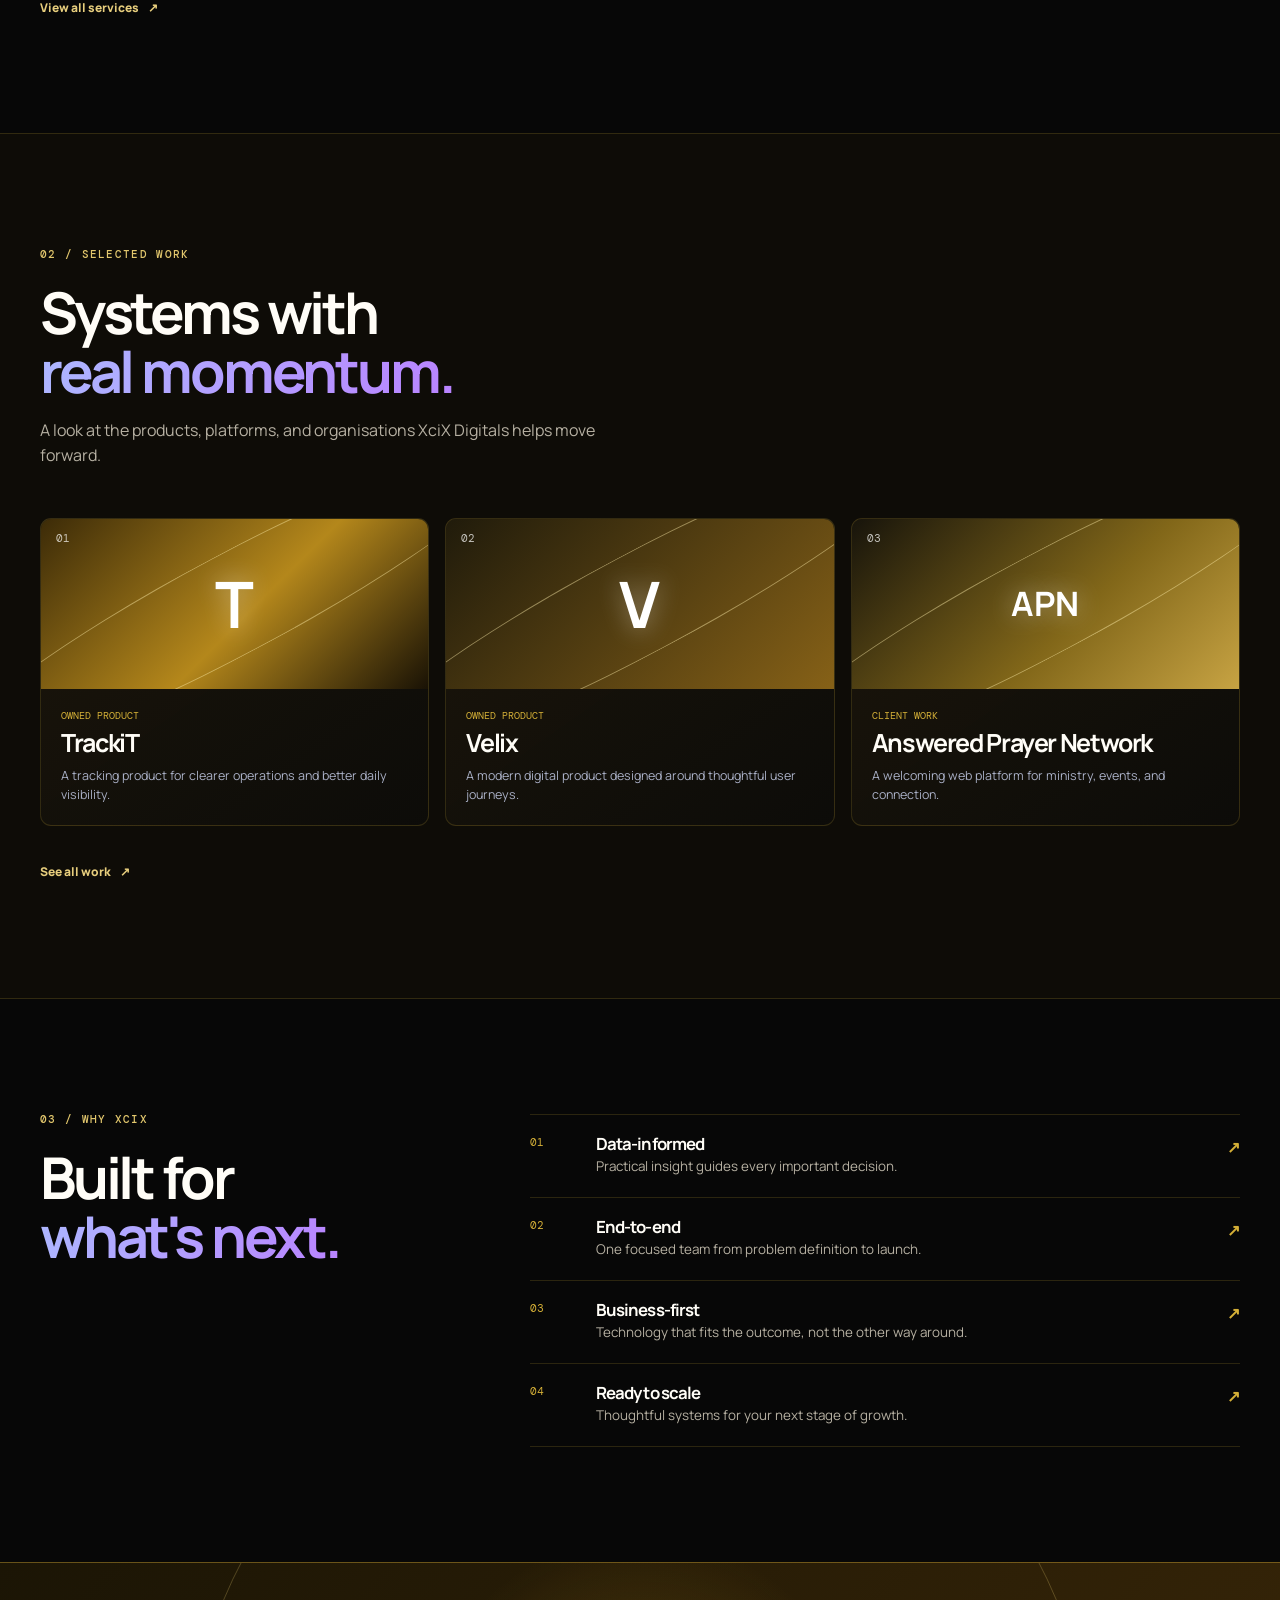
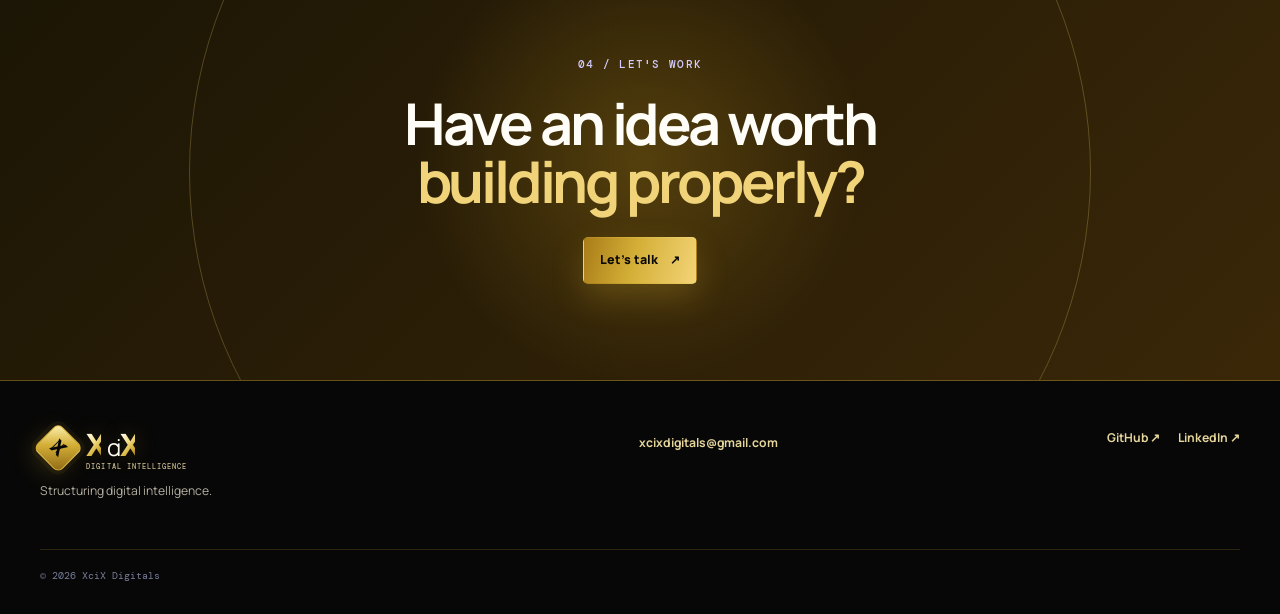
==== commit 94a7d99e: "Upgrade XciX brand with gold motion design" ====
--- a/index.html
+++ b/index.html
@@ -7,11 +7,11 @@
   <meta name="keywords" content="XciX Digitals, data science, web development, IT integration, product development, Nigeria">
   <meta name="robots" content="index, follow">
   <meta name="google-site-verification" content="47NoAa1sku-u-4Npl8SSdw_2eQ0YzAXNvpUlF9eqxQE">
-  <link rel="canonical" href="https://stephen-t-o.github.io/">
+  <link rel="canonical" href="https://xcixdigitals.com/">
   <meta property="og:title" content="XciX Digitals | Structuring Digital Intelligence">
   <meta property="og:description" content="Data systems, web platforms, and practical IT solutions for modern businesses.">
-  <meta property="og:image" content="https://stephen-t-o.github.io/og.png">
-  <meta property="og:url" content="https://stephen-t-o.github.io/">
+  <meta property="og:image" content="https://xcixdigitals.com/og.png">
+  <meta property="og:url" content="https://xcixdigitals.com/">
   <meta property="og:type" content="website">
   <title>XciX Digitals | Structuring Digital Intelligence</title>
   <link rel="stylesheet" href="site.css">
--- a/site.css
+++ b/site.css
@@ -9,4 +9,16 @@
 .work-list{border-top:1px solid var(--line)}.work-list article{display:grid;grid-template-columns:75px 1fr 1.1fr 36px;gap:1rem;align-items:center;min-height:145px;padding:1.3rem 0;border-bottom:1px solid var(--line);transition:.2s}.work-list article:hover{padding-right:1rem;padding-left:1rem;background:rgba(255,255,255,.025)}.work-list article>span,.work-list article>div p{color:#96a0ff;font:.66rem 'DM Mono',monospace;text-transform:uppercase}.work-list article>div p{margin-bottom:.3rem}.work-list h2{margin:0;font-size:clamp(1.55rem,3vw,2.85rem)}.work-list small{color:#aeb3c7;font-size:.84rem}.work-list b,.work-list a{justify-self:end;color:#aeb7ff;font-size:1.25rem}
 .about-grid{display:grid;grid-template-columns:.8fr 1.2fr;gap:4.5rem}.about-copy p{max-width:660px;font-size:1rem}.principles article{display:grid;grid-template-columns:50px 1fr;gap:1rem;padding:1.3rem 0;border-top:1px solid var(--line)}.principles article:last-child{border-bottom:1px solid var(--line)}.principles span{color:#94a0ff;font:.66rem 'DM Mono',monospace}.principles h3{margin-bottom:.35rem;font-size:1.02rem}.principles p{margin:0;font-size:.85rem}.contact-layout{display:grid;grid-template-columns:.9fr 1.1fr;gap:4rem}.contact-layout>div:first-child>p:not(.kicker){max-width:470px;font-size:1rem}.contact-methods{display:grid;gap:.75rem}.contact-methods>a{display:flex;align-items:center;justify-content:space-between;gap:1rem;padding:1.15rem;border:1px solid var(--line);border-radius:8px;background:rgba(255,255,255,.025);transition:.2s}.contact-methods>a:hover{border-color:rgba(145,153,255,.55);transform:translateX(5px)}.contact-methods p{margin-bottom:.22rem;font:.63rem 'DM Mono',monospace;text-transform:uppercase}.contact-methods h3{margin:0;font-size:1rem}.contact-methods>a>span{color:#aab4ff;font-size:1.2rem}
 .footer{display:grid;grid-template-columns:1.3fr 1fr auto;gap:2rem;align-items:start;padding:3rem 0 2rem;color:#99a0b9;font-size:.76rem}.footer>div:first-child p{margin:.65rem 0 0}.footer>a{padding-top:.35rem;color:#d3d6e9;font-weight:700}.socials{display:flex;gap:1.1rem}.socials a{color:#c5c9dc;font-weight:700}.footer>p{grid-column:1/-1;margin:1rem 0 0;padding-top:1.2rem;border-top:1px solid var(--line);color:#777e99;font:.62rem 'DM Mono',monospace}.js .reveal{opacity:0;transform:translateY(18px);transition:.65s}.js .reveal.is-visible{opacity:1;transform:none}@keyframes float{50%{transform:translateY(-14px)}}
-@media(max-width:850px){.header{grid-template-columns:1fr auto}.header nav{grid-row:2;grid-column:1/-1;justify-content:flex-start;padding-bottom:.9rem}.header-cta{grid-column:2;grid-row:1}.hero-copy{padding-top:4.3rem}.card-grid,.project-grid{grid-template-columns:1fr 1fr}.card-grid .service-card:last-child{grid-column:1/-1}.reasons,.about-grid,.contact-layout{grid-template-columns:1fr;gap:2.5rem}.steps{grid-template-columns:1fr 1fr}.detail-grid{grid-template-columns:1fr}.detail{min-height:260px}.detail>span{margin-bottom:2.1rem}}@media(max-width:570px){.shell{width:min(calc(100% - 32px),1200px)}.header{gap:1rem;min-height:72px}.logo-word{font-size:1.65rem}.header-cta{padding:.55rem .65rem;font-size:.64rem}.header nav{gap:1rem;overflow:auto;padding-bottom:.75rem}.header nav a{flex-shrink:0;font-size:.67rem}.hero:after{top:24%;right:-50%;width:560px}.hero-copy{padding:4.4rem 0 3.6rem}.hero-meta span:nth-child(2){display:none}.hero-meta{font-size:.57rem}.section{padding:4.8rem 0}.card-grid,.project-grid,.steps{grid-template-columns:1fr}.card-grid .service-card:last-child{grid-column:auto}.service-card{min-height:235px}.service-card h3{margin-top:2.6rem}.project-grid{gap:.8rem}.reasons{gap:2rem}.reason-list article{grid-template-columns:36px 1fr 20px}.page-head{padding:4.4rem 0 3.8rem}.detail{min-height:0}.work-list article{grid-template-columns:34px 1fr 20px;gap:.6rem;min-height:135px}.work-list small{grid-column:2/-1;font-size:.78rem}.work-list b,.work-list a{grid-column:3;grid-row:1}.footer{grid-template-columns:1fr;gap:1rem}.footer>a{padding-top:0}.footer>p{grid-column:auto}.socials{margin-top:.2rem}}+@media(max-width:850px){.header{grid-template-columns:1fr auto}.header nav{grid-row:2;grid-column:1/-1;justify-content:flex-start;padding-bottom:.9rem}.header-cta{grid-column:2;grid-row:1}.hero-copy{padding-top:4.3rem}.card-grid,.project-grid{grid-template-columns:1fr 1fr}.card-grid .service-card:last-child{grid-column:1/-1}.reasons,.about-grid,.contact-layout{grid-template-columns:1fr;gap:2.5rem}.steps{grid-template-columns:1fr 1fr}.detail-grid{grid-template-columns:1fr}.detail{min-height:260px}.detail>span{margin-bottom:2.1rem}}@media(max-width:570px){.shell{width:min(calc(100% - 32px),1200px)}.header{gap:1rem;min-height:72px}.logo-word{font-size:1.65rem}.header-cta{padding:.55rem .65rem;font-size:.64rem}.header nav{gap:1rem;overflow:auto;padding-bottom:.75rem}.header nav a{flex-shrink:0;font-size:.67rem}.hero:after{top:24%;right:-50%;width:560px}.hero-copy{padding:4.4rem 0 3.6rem}.hero-meta span:nth-child(2){display:none}.hero-meta{font-size:.57rem}.section{padding:4.8rem 0}.card-grid,.project-grid,.steps{grid-template-columns:1fr}.card-grid .service-card:last-child{grid-column:auto}.service-card{min-height:235px}.service-card h3{margin-top:2.6rem}.project-grid{gap:.8rem}.reasons{gap:2rem}.reason-list article{grid-template-columns:36px 1fr 20px}.page-head{padding:4.4rem 0 3.8rem}.detail{min-height:0}.work-list article{grid-template-columns:34px 1fr 20px;gap:.6rem;min-height:135px}.work-list small{grid-column:2/-1;font-size:.78rem}.work-list b,.work-list a{grid-column:3;grid-row:1}.footer{grid-template-columns:1fr;gap:1rem}.footer>a{padding-top:0}.footer>p{grid-column:auto}.socials{margin-top:.2rem}}
+
+/* XciX gold edition: elevated black-and-gold brand system */
+:root{--bg:#070707;--card:#11100d;--ink:#fffdf7;--muted:#b6b0a2;--line:rgba(212,175,55,.2);--blue:#d4af37;--violet:#f1d47a}
+body{background:#070707;color:var(--ink)}body:before{background:radial-gradient(circle at 8% 0,rgba(212,175,55,.13),transparent 28rem),radial-gradient(circle at 92% 25%,rgba(255,206,71,.08),transparent 26rem)}
+.logo{position:relative;padding-left:2.9rem}.logo:before{position:absolute;top:.08rem;left:0;display:grid;width:2.15rem;height:2.15rem;place-items:center;border:1px solid rgba(212,175,55,.75);border-radius:7px;color:#070707;content:'X';font-size:1.22rem;font-weight:900;background:linear-gradient(135deg,#fff5b5,#d4af37 44%,#8d6714);box-shadow:0 0 0 4px rgba(212,175,55,.06),0 8px 25px rgba(212,175,55,.18);transform:rotate(45deg);transition:transform .35s,box-shadow .35s}.logo:hover:before{box-shadow:0 0 0 6px rgba(212,175,55,.08),0 0 35px rgba(212,175,55,.35);transform:rotate(135deg)}.logo:after{position:absolute;top:.93rem;left:.72rem;width:.72rem;height:.32rem;border-top:1px solid #070707;border-bottom:1px solid #070707;content:'';transform:rotate(-45deg)}.logo-word b{background:linear-gradient(135deg,#fffef0 12%,#f5df8c 45%,#d4af37 72%,#8f6716 100%);-webkit-background-clip:text;background-clip:text;filter:drop-shadow(0 0 10px rgba(212,175,55,.26))}.logo-word i{color:#fffdf7}.logo-tag{color:#cbbd91}
+.header{border-bottom-color:rgba(212,175,55,.19);background:rgba(7,7,7,.62);backdrop-filter:blur(18px)}.header nav a{color:#c6bfae}.header nav a:after{background:#d4af37}.header-cta{border-color:rgba(212,175,55,.66)}.header-cta:hover,.header-cta.active{background:linear-gradient(105deg,#b98d20,#f0ce63);color:#110e05}
+.hero{background:radial-gradient(circle at 80% 34%,rgba(154,115,18,.25),transparent 25%),linear-gradient(135deg,#0b0b0b,#070707 62%)}.grid{background-image:linear-gradient(rgba(212,175,55,.08) 1px,transparent 1px),linear-gradient(90deg,rgba(212,175,55,.08) 1px,transparent 1px)}.orbit{border-color:rgba(212,175,55,.28)}.orbit-two{border-color:rgba(255,221,112,.2)}.hero:after{background:radial-gradient(circle at 34% 33%,rgba(255,253,235,.78),rgba(212,175,55,.5) 4%,rgba(121,85,10,.25) 23%,transparent 71%);filter:drop-shadow(0 0 55px rgba(212,175,55,.22))}.eyebrow,.kicker{color:#e2c76d}.eyebrow span{background:#d4af37}.hero-copy h1 em{background:linear-gradient(105deg,#fff8c9,#d4af37 58%,#9f7418)}.primary{background:linear-gradient(105deg,#a97c18,#d4af37 45%,#f3d477);color:#0a0905;box-shadow:0 14px 32px rgba(212,175,55,.23)}.primary:hover{box-shadow:0 18px 42px rgba(212,175,55,.38)}.secondary{border-color:rgba(212,175,55,.35);background:rgba(212,175,55,.04)}.secondary:hover{border-color:#d4af37;background:rgba(212,175,55,.1)}.hero-meta{border-top-color:rgba(212,175,55,.2);color:#aa9d7c}
+.dark-band{border-color:rgba(212,175,55,.18);background:rgba(18,15,8,.7)}.service-card,.project,.detail{border-color:rgba(212,175,55,.18);background:linear-gradient(145deg,rgba(29,24,12,.9),rgba(13,12,9,.96));box-shadow:inset 0 1px rgba(255,255,255,.03)}.service-card:hover,.project:hover{border-color:rgba(212,175,55,.7);box-shadow:0 22px 45px rgba(0,0,0,.45),0 0 30px rgba(212,175,55,.08)}.service-card>div,.project p,.work-list article>span,.work-list article>div p,.detail>span,.steps article>span{color:#d4af37}.service-card a,.text-link{color:#e7ce7d}.art{background:linear-gradient(135deg,#3c2b08,#b4871b 54%,#191205)}.art.velix{background:linear-gradient(135deg,#201b0b,#866117)}.art.apn{background:linear-gradient(135deg,#17140b,#826719 58%,#c7a343)}.art:before{border-color:rgba(255,239,173,.45)}.reason-list article,.reason-list{border-color:rgba(212,175,55,.18)}.reason-list article>span,.reason-list b{color:#d4af37}.cta{border-color:rgba(212,175,55,.38);background:radial-gradient(circle at 50% 47%,rgba(205,159,30,.26),transparent 33%),linear-gradient(135deg,#1b1505,#3a2708)}.cta:before,.cta:after{border-color:rgba(246,217,116,.24)}.cta em{color:#f1d47a}.page-hero{background:linear-gradient(135deg,#0b0b0b,#080706)}.page-hero:after{border-color:rgba(212,175,55,.19);box-shadow:0 0 0 70px rgba(212,175,55,.025),0 0 0 140px rgba(212,175,55,.018)}.work-list,.work-list article,.principles article,.footer>p{border-color:rgba(212,175,55,.18)}.work-list article:hover{background:rgba(212,175,55,.045)}.work-list b,.work-list a,.principles span,.contact-methods>a>span{color:#d4af37}.contact-methods>a{border-color:rgba(212,175,55,.2);background:rgba(212,175,55,.035)}.contact-methods>a:hover{border-color:#d4af37}.footer{color:#aaa184}.footer>a,.socials a{color:#e5d59b}
+.glow-line{position:absolute;right:0;bottom:0;left:0;height:1px;background:linear-gradient(90deg,transparent,#d4af37,transparent);opacity:.7;animation:scan 4s ease-in-out infinite}.section.reveal,.dark-band .reveal{will-change:transform,opacity}.service-card,.project,.detail,.contact-methods>a{animation:cardIn .8s both;animation-timeline:view();animation-range:entry 0% cover 28%}.button,.header-cta,.text-link{position:relative;overflow:hidden}.button:after,.header-cta:after{position:absolute;top:0;bottom:0;left:-70%;width:35%;content:'';background:linear-gradient(90deg,transparent,rgba(255,255,255,.34),transparent);transform:skewX(-20deg);transition:left .55s}.button:hover:after,.header-cta:hover:after{left:130%}
+@keyframes scan{0%,100%{transform:scaleX(.35);opacity:.25}50%{transform:scaleX(1);opacity:.85}}@keyframes cardIn{from{opacity:.2;transform:translateY(26px) scale(.98)}to{opacity:1;transform:none}}
+@media(prefers-reduced-motion:reduce){*,*:before,*:after{animation-duration:.01ms!important;animation-iteration-count:1!important;scroll-behavior:auto!important;transition-duration:.01ms!important}}
+.hero:before,.cta:before{background:radial-gradient(280px circle at var(--spot-x,50%) var(--spot-y,45%),rgba(255,226,120,.11),transparent 68%);pointer-events:none;z-index:-1}.service-card,.project,.detail{transform:perspective(900px) rotateX(var(--tilt-x,0deg)) rotateY(var(--tilt-y,0deg));transition:transform .18s ease,box-shadow .25s,border-color .25s}.header.scrolled{box-shadow:0 10px 35px rgba(0,0,0,.28)}
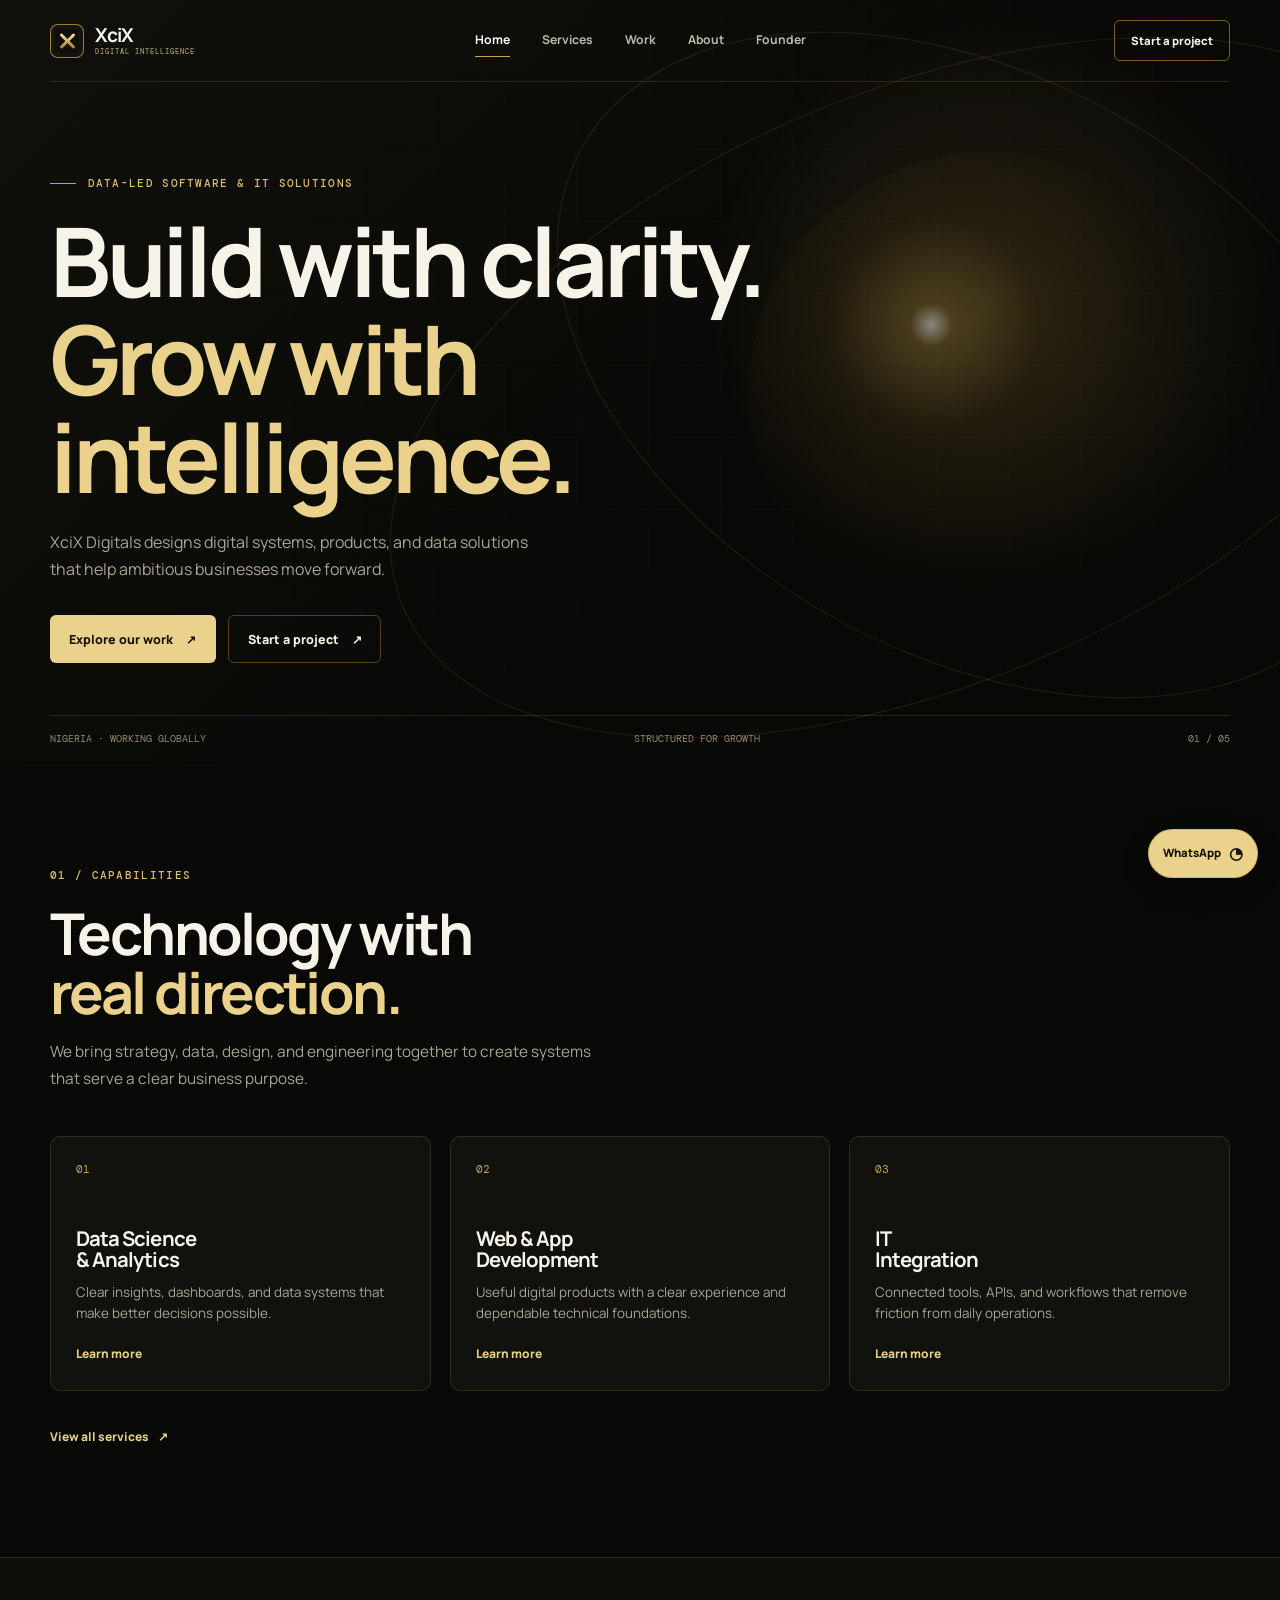
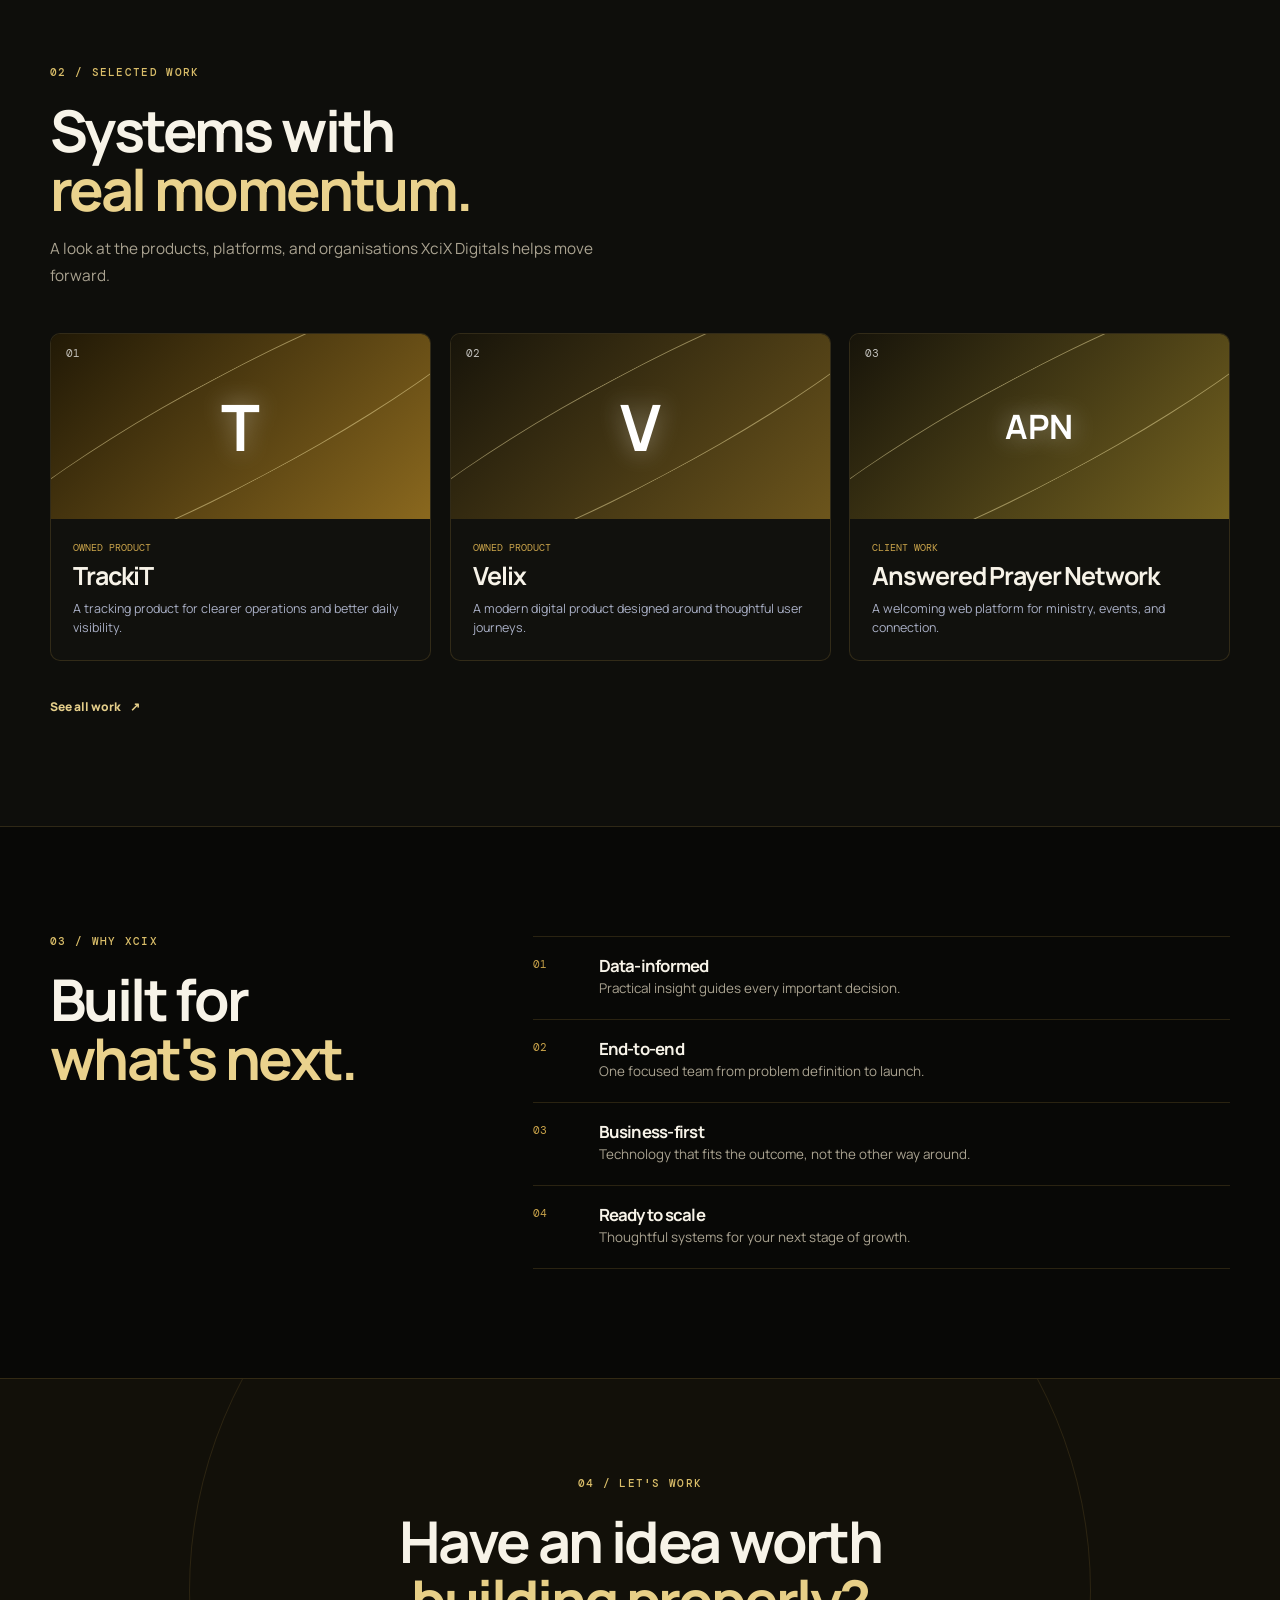
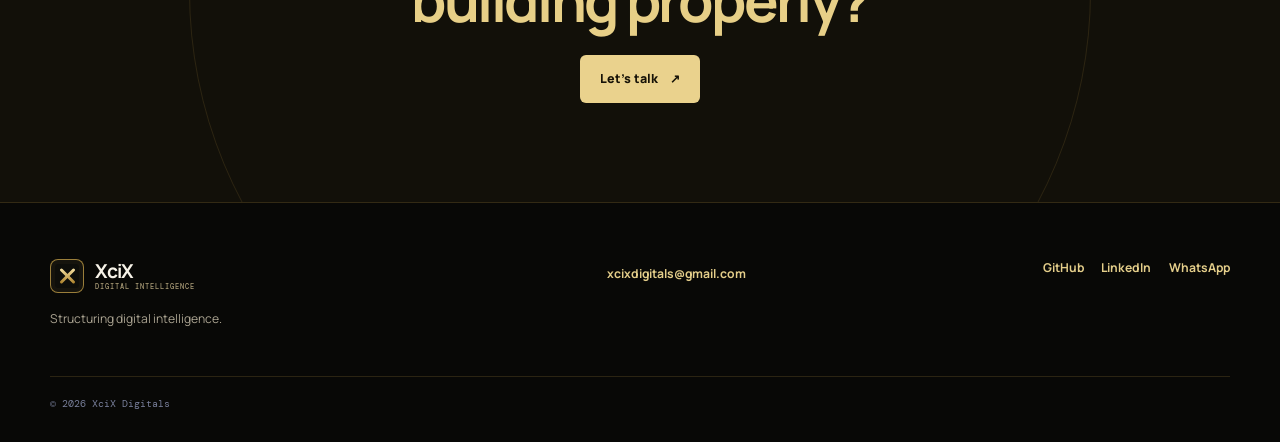
==== commit 4ab145ee: "Use clean extensionless website routes" ====
--- a/index.html
+++ b/index.html
@@ -19,21 +19,21 @@
 <body>
   <main>
     <section class="hero">
-      <header class="header shell"><a class="logo" href="index.html" aria-label="XciX Digitals home"><span class="logo-word"><b>X</b><i>ci</i><b>X</b></span><span class="logo-tag">Digital Intelligence</span></a><nav aria-label="Primary navigation"><a class="active" href="index.html">Home</a><a href="services.html">Services</a><a href="work.html">Work</a><a href="about.html">About</a></nav><a class="header-cta" href="contact.html">Start a project ↗</a></header>
+      <header class="header shell"><a class="logo" href="./" aria-label="XciX Digitals home"><span class="logo-word"><b>X</b><i>ci</i><b>X</b></span><span class="logo-tag">Digital Intelligence</span></a><nav aria-label="Primary navigation"><a class="active" href="./">Home</a><a href="services/">Services</a><a href="work/">Work</a><a href="about/">About</a></nav><a class="header-cta" href="contact/">Start a project ↗</a></header>
       <div class="grid" aria-hidden="true"></div><div class="orbit orbit-one" aria-hidden="true"></div><div class="orbit orbit-two" aria-hidden="true"></div>
-      <div class="shell hero-copy"><p class="eyebrow"><span></span>Data-led software &amp; IT solutions</p><h1>Build with clarity.<br><em>Grow with intelligence.</em></h1><p>XciX Digitals designs digital systems, products, and data solutions that help ambitious businesses move forward.</p><div class="actions"><a class="button primary" href="work.html">Explore our work <span>↗</span></a><a class="button secondary" href="contact.html">Start a project <span>↗</span></a></div></div>
+      <div class="shell hero-copy"><p class="eyebrow"><span></span>Data-led software &amp; IT solutions</p><h1>Build with clarity.<br><em>Grow with intelligence.</em></h1><p>XciX Digitals designs digital systems, products, and data solutions that help ambitious businesses move forward.</p><div class="actions"><a class="button primary" href="work/">Explore our work <span>↗</span></a><a class="button secondary" href="contact/">Start a project <span>↗</span></a></div></div>
       <div class="shell hero-meta"><span>Nigeria · Working globally</span><span>Structured for growth</span><span>01 / 05</span></div>
     </section>
 
-    <section class="section shell reveal"><div class="intro"><p class="kicker">01 / Capabilities</p><h2>Technology with<br><em>real direction.</em></h2><p>We bring strategy, data, design, and engineering together to create systems that serve a clear business purpose.</p></div><div class="card-grid"><article class="service-card"><div><span>01</span><b>↗</b></div><h3>Data Science<br>&amp; Analytics</h3><p>Clear insights, dashboards, and data systems that make better decisions possible.</p><a href="services.html">Learn more →</a></article><article class="service-card"><div><span>02</span><b>↗</b></div><h3>Web &amp; App<br>Development</h3><p>Useful digital products with a clear experience and dependable technical foundations.</p><a href="services.html">Learn more →</a></article><article class="service-card"><div><span>03</span><b>↗</b></div><h3>IT<br>Integration</h3><p>Connected tools, APIs, and workflows that remove friction from daily operations.</p><a href="services.html">Learn more →</a></article></div><a class="text-link" href="services.html">View all services <span>↗</span></a></section>
+    <section class="section shell reveal"><div class="intro"><p class="kicker">01 / Capabilities</p><h2>Technology with<br><em>real direction.</em></h2><p>We bring strategy, data, design, and engineering together to create systems that serve a clear business purpose.</p></div><div class="card-grid"><article class="service-card"><div><span>01</span><b>↗</b></div><h3>Data Science<br>&amp; Analytics</h3><p>Clear insights, dashboards, and data systems that make better decisions possible.</p><a href="services/">Learn more →</a></article><article class="service-card"><div><span>02</span><b>↗</b></div><h3>Web &amp; App<br>Development</h3><p>Useful digital products with a clear experience and dependable technical foundations.</p><a href="services/">Learn more →</a></article><article class="service-card"><div><span>03</span><b>↗</b></div><h3>IT<br>Integration</h3><p>Connected tools, APIs, and workflows that remove friction from daily operations.</p><a href="services/">Learn more →</a></article></div><a class="text-link" href="services/">View all services <span>↗</span></a></section>
 
-    <section class="dark-band"><div class="section shell reveal"><div class="intro"><p class="kicker">02 / Selected work</p><h2>Systems with<br><em>real momentum.</em></h2><p>A look at the products, platforms, and organisations XciX Digitals helps move forward.</p></div><div class="project-grid"><article class="project"><div class="art track"><span>01</span><b>T</b></div><div><p>Owned product</p><h3>TrackiT</h3><small>A tracking product for clearer operations and better daily visibility.</small></div></article><article class="project"><div class="art velix"><span>02</span><b>V</b></div><div><p>Owned product</p><h3>Velix</h3><small>A modern digital product designed around thoughtful user journeys.</small></div></article><article class="project"><div class="art apn"><span>03</span><b>APN</b></div><div><p>Client work</p><h3>Answered Prayer Network</h3><small>A welcoming web platform for ministry, events, and connection.</small></div></article></div><a class="text-link" href="work.html">See all work <span>↗</span></a></div></section>
+    <section class="dark-band"><div class="section shell reveal"><div class="intro"><p class="kicker">02 / Selected work</p><h2>Systems with<br><em>real momentum.</em></h2><p>A look at the products, platforms, and organisations XciX Digitals helps move forward.</p></div><div class="project-grid"><article class="project"><div class="art track"><span>01</span><b>T</b></div><div><p>Owned product</p><h3>TrackiT</h3><small>A tracking product for clearer operations and better daily visibility.</small></div></article><article class="project"><div class="art velix"><span>02</span><b>V</b></div><div><p>Owned product</p><h3>Velix</h3><small>A modern digital product designed around thoughtful user journeys.</small></div></article><article class="project"><div class="art apn"><span>03</span><b>APN</b></div><div><p>Client work</p><h3>Answered Prayer Network</h3><small>A welcoming web platform for ministry, events, and connection.</small></div></article></div><a class="text-link" href="work/">See all work <span>↗</span></a></div></section>
 
     <section class="section shell reasons reveal"><div><p class="kicker">03 / Why XciX</p><h2>Built for<br><em>what&apos;s next.</em></h2></div><div class="reason-list"><article><span>01</span><div><h3>Data-informed</h3><p>Practical insight guides every important decision.</p></div><b>↗</b></article><article><span>02</span><div><h3>End-to-end</h3><p>One focused team from problem definition to launch.</p></div><b>↗</b></article><article><span>03</span><div><h3>Business-first</h3><p>Technology that fits the outcome, not the other way around.</p></div><b>↗</b></article><article><span>04</span><div><h3>Ready to scale</h3><p>Thoughtful systems for your next stage of growth.</p></div><b>↗</b></article></div></section>
 
-    <section class="cta"><div class="shell"><p class="kicker">04 / Let&apos;s work</p><h2>Have an idea worth<br><em>building properly?</em></h2><a class="button primary" href="contact.html">Let&apos;s talk <span>↗</span></a></div></section>
+    <section class="cta"><div class="shell"><p class="kicker">04 / Let&apos;s work</p><h2>Have an idea worth<br><em>building properly?</em></h2><a class="button primary" href="contact/">Let&apos;s talk <span>↗</span></a></div></section>
   </main>
-  <footer class="footer shell"><div><a class="logo footer-logo" href="index.html"><span class="logo-word"><b>X</b><i>ci</i><b>X</b></span><span class="logo-tag">Digital Intelligence</span></a><p>Structuring digital intelligence.</p></div><a href="mailto:xcixdigitals@gmail.com">xcixdigitals@gmail.com</a><div class="socials"><a href="https://github.com/Stephen-T-O" target="_blank" rel="noreferrer">GitHub ↗</a><a href="https://www.linkedin.com" target="_blank" rel="noreferrer">LinkedIn ↗</a></div><p>© 2026 XciX Digitals</p></footer>
+  <footer class="footer shell"><div><a class="logo footer-logo" href="./"><span class="logo-word"><b>X</b><i>ci</i><b>X</b></span><span class="logo-tag">Digital Intelligence</span></a><p>Structuring digital intelligence.</p></div><a href="mailto:xcixdigitals@gmail.com">xcixdigitals@gmail.com</a><div class="socials"><a href="https://github.com/Stephen-T-O" target="_blank" rel="noreferrer">GitHub ↗</a><a href="https://www.linkedin.com" target="_blank" rel="noreferrer">LinkedIn ↗</a></div><p>© 2026 XciX Digitals</p></footer>
   <script src="site.js"></script>
 </body>
 </html>
--- a/site.css
+++ b/site.css
@@ -22,3 +22,18 @@
 @keyframes scan{0%,100%{transform:scaleX(.35);opacity:.25}50%{transform:scaleX(1);opacity:.85}}@keyframes cardIn{from{opacity:.2;transform:translateY(26px) scale(.98)}to{opacity:1;transform:none}}
 @media(prefers-reduced-motion:reduce){*,*:before,*:after{animation-duration:.01ms!important;animation-iteration-count:1!important;scroll-behavior:auto!important;transition-duration:.01ms!important}}
 .hero:before,.cta:before{background:radial-gradient(280px circle at var(--spot-x,50%) var(--spot-y,45%),rgba(255,226,120,.11),transparent 68%);pointer-events:none;z-index:-1}.service-card,.project,.detail{transform:perspective(900px) rotateX(var(--tilt-x,0deg)) rotateY(var(--tilt-y,0deg));transition:transform .18s ease,box-shadow .25s,border-color .25s}.header.scrolled{box-shadow:0 10px 35px rgba(0,0,0,.28)}
+
+/* Refined black & gold interface — calm surfaces, purposeful motion, responsive navigation */
+:root{--bg:#080806;--panel:#11110d;--panel-soft:#17160f;--ink:#f7f3e8;--muted:#aaa391;--gold:#c9a34a;--gold-light:#ead28d;--line:rgba(201,163,74,.18)}
+body{background:var(--bg)}body:before{background:radial-gradient(circle at 85% -5%,rgba(201,163,74,.09),transparent 26rem),#080806}.shell{width:min(calc(100% - 56px),1180px)}h1,h2,h3{letter-spacing:-.045em}em{color:var(--gold-light);background:none;-webkit-text-fill-color:currentColor}
+.logo{align-items:center;flex-direction:row;gap:.7rem;padding:0}.logo:before,.logo:after,.logo-word,.logo-tag{display:none}.brand-mark{position:relative;display:block;width:34px;height:34px;border:1px solid rgba(201,163,74,.75);border-radius:8px;background:#0e0e0a;box-shadow:inset 0 0 0 4px rgba(201,163,74,.045)}.brand-mark i{position:absolute;top:6px;left:15px;width:3px;height:20px;border-radius:99px;background:linear-gradient(#f4dfa0,#af842d);transform:rotate(45deg)}.brand-mark i:last-child{transform:rotate(-45deg)}.brand-copy{display:flex;flex-direction:column;gap:2px}.brand-name{color:var(--ink);font-size:1.2rem;letter-spacing:-.06em;line-height:1}.brand-tag{color:#a99b76;font:500 .45rem/1 'DM Mono',monospace;letter-spacing:.14em;text-transform:uppercase}
+.header{position:relative;min-height:82px;border-bottom-color:var(--line);background:transparent;backdrop-filter:none}.header nav{gap:2rem}.header nav a{color:#bfb8a8;font-size:.76rem}.header nav a:after{background:var(--gold)}.header-cta{padding:.7rem 1rem;border-color:rgba(201,163,74,.55);border-radius:6px;color:#f7f3e8;background:transparent}.header-cta:hover,.header-cta.active{color:#161207;background:var(--gold-light)}
+.menu-toggle{display:none}.hero{min-height:760px;background:radial-gradient(circle at 78% 40%,rgba(201,163,74,.15),transparent 18rem),linear-gradient(135deg,#10100b,#080806 62%)}.hero:after{right:4%;top:20%;width:min(39vw,480px);background:radial-gradient(circle at 38% 36%,rgba(247,243,232,.5),rgba(201,163,74,.25) 5%,rgba(108,80,18,.1) 25%,transparent 63%);filter:none}.grid{opacity:.32;background-image:linear-gradient(rgba(201,163,74,.07) 1px,transparent 1px),linear-gradient(90deg,rgba(201,163,74,.07) 1px,transparent 1px);background-size:72px 72px}.orbit{border-color:rgba(201,163,74,.14)}.hero-copy{padding:6rem 0 3.25rem}.hero-copy h1{max-width:12ch;font-size:clamp(3.3rem,7.5vw,6.7rem)}.hero-copy h1 em{color:var(--gold-light);background:none}.hero-copy>p:not(.eyebrow){max-width:510px;font-size:1rem;line-height:1.7}.eyebrow,.kicker{color:#d9bd69}.eyebrow span{background:var(--gold)}.button{min-height:48px;padding:.75rem 1.15rem;border-radius:6px;font-size:.78rem}.primary{color:#161207;background:var(--gold-light);box-shadow:none}.primary:hover{background:#f4dfa0;box-shadow:none}.secondary{border-color:rgba(201,163,74,.36);background:transparent}.hero-meta{border-top-color:var(--line);color:#92886e}
+.section{padding:6.8rem 0}.intro{margin-bottom:2.7rem}.intro p:last-child{font-size:.96rem;line-height:1.75}.card-grid,.project-grid{gap:1.2rem}.service-card,.project,.detail{border-color:var(--line);border-radius:10px;background:var(--panel);box-shadow:none;transform:none!important;animation:none}.service-card:hover,.project:hover{border-color:rgba(201,163,74,.55);box-shadow:0 16px 38px rgba(0,0,0,.22);transform:translateY(-4px)!important}.service-card{min-height:250px;padding:1.55rem}.service-card h3{margin:3.3rem 0 .75rem}.service-card>div,.project p,.detail>span,.steps article>span{color:#c9a34a}.service-card a,.text-link{color:#e4ce8a}.service-card:after{display:none}.dark-band{border-color:var(--line);background:#0e0e0b}.project{background:#11110d}.project>div:last-child{padding:1.4rem}.art{height:185px;background:linear-gradient(135deg,#211906,#8a681e)}.art.velix{background:linear-gradient(135deg,#17140a,#6c551c)}.art.apn{background:linear-gradient(135deg,#17140a,#756320)}.reason-list,.reason-list article{border-color:var(--line)}.reason-list article>span,.reason-list b{color:#c9a34a}.cta{padding:6.2rem 0;border-color:var(--line);background:#121009}.cta:before,.cta:after{border-color:rgba(201,163,74,.14)}.cta .kicker{color:#d9bd69}.cta h2 em{color:#e7cf87;background:none}.page-hero{background:#0d0d0a}.page-hero:after{border-color:rgba(201,163,74,.13);box-shadow:none}.page-head{padding:5.5rem 0 4.5rem}.detail{min-height:290px;background:var(--panel)}.work-list,.work-list article,.principles article,.footer>p{border-color:var(--line)}.work-list article:hover{background:rgba(201,163,74,.035)}.work-list b,.work-list a,.principles span,.contact-methods>a>span{display:none}.contact-methods>a{border-color:var(--line);background:var(--panel)}.footer{padding:3.5rem 0 2rem;color:#aaa391}.footer>a,.socials a{color:#e4ce8a}
+.button:after,.header-cta:after,.glow-line{display:none}.hero:before,.cta:before{background:none}.service-card,.project,.detail,.contact-methods>a{animation:none}.js .reveal{opacity:0;transform:translateY(16px);transition:opacity .55s ease,transform .55s ease}.js .reveal.is-visible{opacity:1;transform:none}
+@media(max-width:760px){.shell{width:min(calc(100% - 32px),1180px)}.header{grid-template-columns:1fr auto auto;gap:.85rem;min-height:70px}.header-cta{padding:.58rem .7rem;font-size:.66rem}.menu-toggle{display:grid;grid-column:2;place-content:center;width:42px;height:42px;padding:0;border:1px solid var(--line);border-radius:6px;color:#f7f3e8;background:#11110d;cursor:pointer}.menu-toggle span{display:block;width:17px;height:1px;margin:3px;background:currentColor;transition:transform .2s}.menu-toggle.is-open span:first-child{transform:translateY(3.5px) rotate(45deg)}.menu-toggle.is-open span:last-child{transform:translateY(-3.5px) rotate(-45deg)}.header nav{position:absolute;top:64px;right:0;left:0;display:none;flex-direction:column;gap:0;padding:.65rem;border:1px solid var(--line);border-radius:8px;background:#12120e;box-shadow:0 18px 35px rgba(0,0,0,.35)}.header nav.is-open{display:flex}.header nav a{padding:.85rem .75rem;font-size:.82rem}.header nav a:after{display:none}.header nav a.active{color:#e7cf87}.hero{min-height:680px}.hero:after{right:-45%;top:38%;width:420px}.grid{background-size:48px 48px}.orbit-one{top:28%;right:-55%;width:840px}.orbit-two{top:24%;right:-58%;width:700px}.hero-copy{padding:5rem 0 2.4rem}.hero-copy h1{max-width:10ch;font-size:clamp(3rem,13vw,4.65rem)}.hero-copy>p:not(.eyebrow){max-width:30rem;font-size:.96rem}.hero-meta{font-size:.58rem}.hero-meta span:nth-child(2){display:none}.actions{gap:.7rem}.actions .button{flex:1;justify-content:center}.section{padding:4.6rem 0}.intro{margin-bottom:2rem}.card-grid,.project-grid,.detail-grid,.steps{grid-template-columns:1fr}.card-grid .service-card:last-child{grid-column:auto}.service-card{min-height:215px}.service-card h3{margin-top:2.4rem}.project-grid{gap:1rem}.art{height:175px}.reasons,.about-grid,.contact-layout{grid-template-columns:1fr;gap:2.2rem}.reason-list article{grid-template-columns:36px 1fr}.reason-list article>b{display:none}.page-head{padding:4rem 0 3.5rem}.page-head>p:last-child{font-size:.98rem}.detail{min-height:0;padding:1.4rem}.detail>span{margin-bottom:2rem}.detail h2{font-size:2rem}.work-list article{grid-template-columns:34px 1fr;gap:.7rem;padding:1.3rem 0}.work-list small{grid-column:2;font-size:.8rem}.footer{grid-template-columns:1fr;gap:1.2rem}.footer>a{padding-top:0}.footer>p{grid-column:auto}.socials{margin-top:.2rem}}
+
+/* Story-led About and Founder pages */
+.story-grid,.founder-grid{display:grid;grid-template-columns:.9fr 1.1fr;gap:clamp(3rem,8vw,9rem);align-items:start}.story-lead h2,.founder-statement h2{max-width:12ch}.story-copy,.founder-copy{max-width:620px}.story-copy p,.founder-copy p{font-size:1.02rem;line-height:1.8}.story-actions{display:flex;flex-wrap:wrap;gap:.75rem;margin-top:2rem}.values-section{border-top:1px solid var(--line);border-bottom:1px solid var(--line);background:var(--panel)}.values-heading{display:flex;justify-content:space-between;align-items:end;gap:2rem;margin-bottom:2.8rem}.values-heading h2{margin:0}.values-grid,.expertise-grid{display:grid;grid-template-columns:repeat(3,1fr);gap:1rem}.value-card,.expertise-grid article{min-height:235px;padding:1.5rem;border:1px solid var(--line);border-radius:10px;background:#0b0b08}.value-card>span,.expertise-grid span{display:block;margin-bottom:3.1rem;color:var(--gold);font:500 .68rem/1 'DM Mono',monospace;letter-spacing:.11em;text-transform:uppercase}.value-card h3,.expertise-grid h3{margin-bottom:.65rem}.value-card p,.expertise-grid p{margin:0;font-size:.86rem;line-height:1.7}.founder-callout{display:flex;justify-content:space-between;align-items:end;gap:2rem;padding:5rem 0}.founder-callout>div{max-width:650px}.founder-callout h2{max-width:14ch}.founder-callout p:last-child{max-width:520px}.founder-intro{display:grid;grid-template-columns:300px 1fr;gap:clamp(2rem,6vw,7rem);align-items:center;padding:5.2rem 0 5rem}.portrait-placeholder{position:relative;display:grid;min-height:360px;place-content:center;overflow:hidden;border:1px solid rgba(201,163,74,.42);border-radius:14px;background:linear-gradient(135deg,#191508,#090907)}.portrait-placeholder:before,.portrait-placeholder:after{position:absolute;border:1px solid rgba(201,163,74,.18);border-radius:50%;content:''}.portrait-placeholder:before{width:390px;height:390px}.portrait-placeholder:after{width:520px;height:260px;transform:rotate(-30deg)}.portrait-placeholder span{position:relative;color:var(--gold-light);font-size:4rem;font-weight:800;letter-spacing:-.1em}.portrait-placeholder small{position:absolute;bottom:1rem;left:1rem;color:#a79b7c;font:.62rem 'DM Mono',monospace;letter-spacing:.1em;text-transform:uppercase}.founder-intro h1{max-width:9ch}.founder-intro>div:last-child>p:last-child{max-width:580px;font-size:1.04rem;line-height:1.8}.founder-contact{max-width:770px;text-align:center}.founder-contact .kicker,.founder-contact .story-actions{justify-content:center}.founder-contact p:not(.kicker){max-width:560px;margin:0 auto;color:var(--muted)}.whatsapp-float{position:fixed;right:22px;bottom:22px;z-index:30;display:flex;align-items:center;gap:.55rem;padding:.7rem .85rem;border:1px solid rgba(201,163,74,.55);border-radius:999px;color:#171207;background:#ead28d;box-shadow:0 10px 24px rgba(0,0,0,.3);font-size:.72rem;font-weight:800;transition:transform .2s,box-shadow .2s}.whatsapp-float:hover{box-shadow:0 14px 28px rgba(0,0,0,.38);transform:translateY(-3px)}.whatsapp-float b{font-size:1rem}
+.founder-portrait{position:relative;aspect-ratio:4/5;min-height:0;margin:0;overflow:hidden;border:1px solid rgba(201,163,74,.48);border-radius:14px;background:#17140c;box-shadow:0 24px 55px rgba(0,0,0,.35)}.founder-portrait:after{position:absolute;inset:10px;border:1px solid rgba(255,239,181,.2);border-radius:10px;content:'';pointer-events:none}.founder-portrait img{display:block;width:100%;height:100%;object-fit:cover;object-position:center 18%;filter:saturate(.86) contrast(1.04)}
+@media(max-width:760px){.story-grid,.founder-grid{grid-template-columns:1fr;gap:2rem}.values-heading{display:block}.values-heading h2{margin-top:.8rem}.values-grid,.expertise-grid{grid-template-columns:1fr}.value-card,.expertise-grid article{min-height:auto}.value-card>span,.expertise-grid span{margin-bottom:1.8rem}.founder-callout{display:block;padding:4.5rem 0}.founder-callout .button{margin-top:1.1rem}.founder-intro{grid-template-columns:1fr;gap:2rem;padding:3.5rem 0 4rem}.portrait-placeholder{min-height:250px;max-width:360px}.founder-portrait{width:min(100%,360px);aspect-ratio:4/5}.founder-intro h1{font-size:clamp(3rem,13vw,4.4rem)}.whatsapp-float{right:16px;bottom:16px}.whatsapp-float span{display:none}.whatsapp-float b{display:grid;width:22px;height:22px;place-content:center}}
